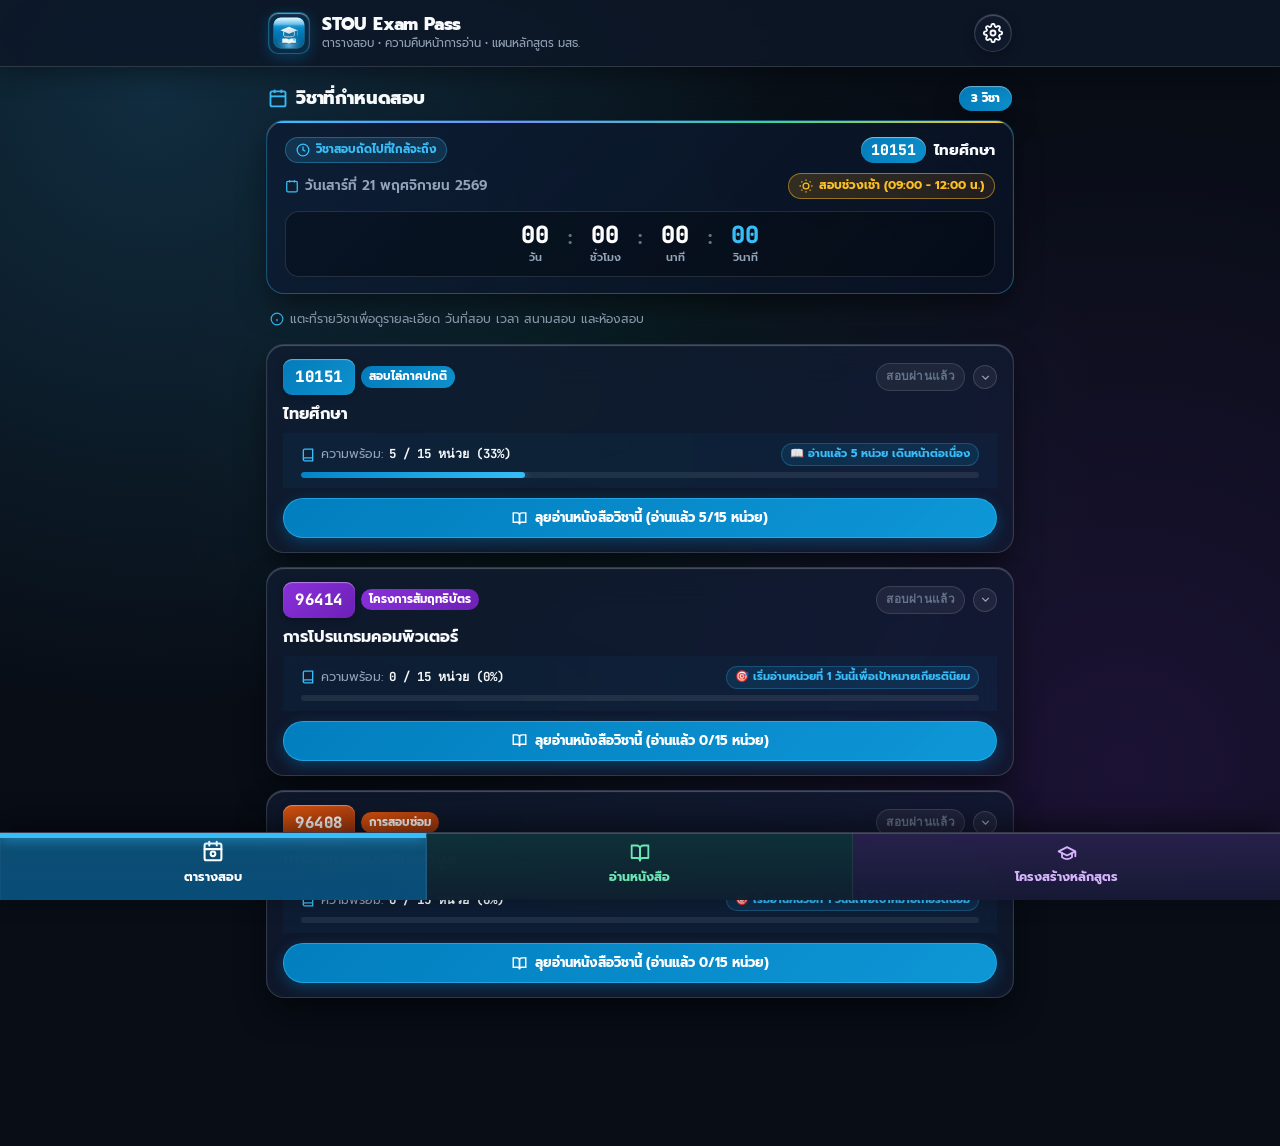
==== index.html @ 407b20d6 "Put the static PWA at the repository root for GitHub Pages. index.html was only under attachments/, " ====
<!DOCTYPE html>
<html lang="th" data-theme="aqua-dark">
<head>
  <meta charset="UTF-8">
  <meta name="viewport" content="width=device-width, initial-scale=1.0, maximum-scale=1.0, user-scalable=no, viewport-fit=cover">
  <title>STOU Exam Pass - Liquid &amp; Aero Glass Edition</title>
  <meta name="description" content="แอปพลิเคชันตารางสอบและโครงสร้างหลักสูตร มสธ. สไตล์ Liquid &amp; Aero Glass พร้อมระบบนับถอยหลัง ปรับเวลาสอบยืดหยุ่น และส่งออกรายงาน Excel หลาย Sheet ใช้งานออฟไลน์ PWA 100%">

  <!-- PWA Meta Tags -->
  <link rel="manifest" href="./manifest.json">
  <meta name="theme-color" content="#0284c7">
  <meta name="mobile-web-app-capable" content="yes">
  <meta name="apple-mobile-web-app-status-bar-style" content="black-translucent">
  <meta name="apple-mobile-web-app-title" content="STOU Exam">
  <link rel="apple-touch-icon" href="./icons/icon.svg">
  <link rel="icon" type="image/svg+xml" href="./icons/icon.svg">

  <!-- Liquid & Aero Stylesheet -->
  <link rel="stylesheet" href="./css/style.css">
</head>
<body>

  <!-- ═════════════════════════════════════════════════ -->
  <!-- Aero Glass Header Bar                             -->
  <!-- ═════════════════════════════════════════════════ -->
  <header class="aqua-header aero-header-bar">
    <div class="aqua-header-inner">
      <div class="aqua-brand">
        <div class="aero-brand-icon-wrap">
          <img src="./icons/icon.svg" alt="STOU Icon" class="aqua-brand-icon">
        </div>
        <div>
          <div class="aqua-brand-heading-row">
            <h1 class="aqua-brand-title">STOU Exam Pass</h1>
          </div>
          <p class="aqua-brand-subtitle">ตารางสอบ • ความคืบหน้าการอ่าน • แผนหลักสูตร มสธ.</p>
        </div>
      </div>

      <div class="aqua-header-controls">
        <!-- PWA Install Button (Aero Gel Style) -->
        <button type="button" class="aqua-btn-gel aqua-btn-install" id="btn-install-pwa" style="display:none;" title="ติดตั้งแอปบนมือถือ">
          <svg width="15" height="15" viewBox="0 0 24 24" fill="none" stroke="currentColor" stroke-width="2.5"><path d="M21 15v4a2 2 0 0 1-2 2H5a2 2 0 0 1-2-2v-4"></path><polyline points="7 10 12 15 17 10"></polyline><line x1="12" y1="15" x2="12" y2="3"></line></svg>
          <span>ติดตั้งแอป</span>
        </button>

        <!-- Settings & Data Hub Gear Button (แทนที่ปุ่ม theme เดิม) -->
        <button type="button" class="aqua-icon-gel-btn btn-settings-gear" id="btn-open-settings-hub" title="การตั้งค่าและจัดการข้อมูล (Settings &amp; Hub)" aria-label="การตั้งค่าและจัดการข้อมูล">
          <svg width="20" height="20" viewBox="0 0 24 24" fill="none" stroke="currentColor" stroke-width="2.2" stroke-linecap="round" stroke-linejoin="round">
            <circle cx="12" cy="12" r="3"></circle>
            <path d="M19.4 15a1.65 1.65 0 0 0 .33 1.82l.06.06a2 2 0 0 1 0 2.83 2 2 0 0 1-2.83 0l-.06-.06a1.65 1.65 0 0 0-1.82-.33 1.65 1.65 0 0 0-1 1.51V21a2 2 0 0 1-2 2 2 2 0 0 1-2-2v-.09A1.65 1.65 0 0 0 9 19.4a1.65 1.65 0 0 0-1.82.33l-.06.06a2 2 0 0 1-2.83 0 2 2 0 0 1 0-2.83l.06-.06a1.65 1.65 0 0 0 .33-1.82 1.65 1.65 0 0 0-1.51-1H3a2 2 0 0 1-2-2 2 2 0 0 1 2-2h.09A1.65 1.65 0 0 0 4.6 9a1.65 1.65 0 0 0-.33-1.82l-.06-.06a2 2 0 0 1 0-2.83 2 2 0 0 1 2.83 0l.06.06a1.65 1.65 0 0 0 1.82.33H9a1.65 1.65 0 0 0 1-1.51V3a2 2 0 0 1 2-2 2 2 0 0 1 2 2v.09a1.65 1.65 0 0 0 1 1.51 1.65 1.65 0 0 0 1.82-.33l.06-.06a2 2 0 0 1 2.83 0 2 2 0 0 1 0 2.83l-.06.06a1.65 1.65 0 0 0-.33 1.82V9a1.65 1.65 0 0 0 1.51 1H21a2 2 0 0 1 2 2 2 2 0 0 1-2 2h-.09a1.65 1.65 0 0 0-1.51 1z"></path>
          </svg>
        </button>
      </div>
    </div>
  </header>

  <!-- ═════════════════════════════════════════════════ -->
  <!-- Main Application Body                             -->
  <!-- ═════════════════════════════════════════════════ -->
  <main class="aqua-main-container">

    <!-- ═══════════════════════════════════════════════ -->
    <!-- TAB 1: ตารางสอบ (Exam Schedule - Click to Reveal Details) -->
    <!-- ═══════════════════════════════════════════════ -->
    <section id="pane-home" class="tab-pane active">

      <!-- Section Title Header -->
      <div class="aqua-section-bar">
        <div class="section-title-wrap">
          <svg class="section-title-icon" viewBox="0 0 24 24" fill="none" stroke="currentColor" stroke-width="2.2"><rect x="3" y="4" width="18" height="18" rx="2" ry="2"></rect><line x1="16" y1="2" x2="16" y2="6"></line><line x1="8" y1="2" x2="8" y2="6"></line><line x1="3" y1="10" x2="21" y2="10"></line></svg>
          <h2 class="aqua-section-title">วิชาที่กำหนดสอบ</h2>
        </div>
        <span class="aqua-count-gel-badge" id="exam-count-badge">0 วิชา</span>
      </div>

      <!-- Upcoming Exam Countdown Widget (Liquid Glass & Aero Ticker) -->
      <div id="upcoming-exam-countdown" class="upcoming-countdown-widget">
        <!-- Rendered dynamically by app.js with live seconds ticker -->
      </div>

      <!-- Quick Hint -->
      <p class="aqua-tab-hint">
        <svg width="14" height="14" viewBox="0 0 24 24" fill="none" stroke="currentColor" stroke-width="2"><circle cx="12" cy="12" r="10"></circle><line x1="12" y1="16" x2="12" y2="12"></line><line x1="12" y1="8" x2="12.01" y2="8"></line></svg>
        แตะที่รายวิชาเพื่อดูรายละเอียด วันที่สอบ เวลา สนามสอบ และห้องสอบ
      </p>

      <!-- Exam Cards List Container (Click to expand details) -->
      <div id="exam-list-container" class="aqua-exam-list">
        <!-- Rendered dynamically by app.js -->
      </div>
    </section>

    <!-- ═══════════════════════════════════════════════ -->
    <!-- TAB 2: อ่านหนังสือ (Reading & Chapter Progress Tracker) -->
    <!-- ═══════════════════════════════════════════════ -->
    <section id="pane-reading" class="tab-pane">

      <!-- Compact Aqua Reading Summary Box -->
      <div class="aqua-summary-card reading-summary-card">
        <div class="summary-card-header">
          <div class="summary-title-group">
            <span class="summary-badge-label">การเตรียมตัวสอบ มสธ.</span>
            <h3 class="summary-degree-title">ความคืบหน้าการอ่านหนังสือ</h3>
          </div>
          <div class="summary-header-actions">
            <div class="summary-total-pill reading-total-pill">
              <span class="summary-total-num" id="reading-stat-percent">0%</span>
              <span class="summary-total-text" id="reading-stat-fraction">(0/0 หน่วย)</span>
            </div>
          </div>
        </div>

        <!-- Aqua Glossy Progress Bar -->
        <div class="aqua-progress-track">
          <div class="aqua-progress-fill reading-progress-fill" id="reading-progress-fill"></div>
        </div>

        <!-- Compact Reading Stats Grid -->
        <div class="reading-stats-grid">
          <div class="reading-stat-item">
            <span class="reading-stat-label">วิชาในรายการ</span>
            <strong class="reading-stat-val" id="reading-stat-total-books">0 เล่ม</strong>
          </div>
          <div class="reading-stat-item">
            <span class="reading-stat-label">อ่านจบแล้ว</span>
            <strong class="reading-stat-val val-green" id="reading-stat-completed-units">0 หน่วย</strong>
            <span class="reading-stat-subdetail" id="reading-stat-completed-subs"></span>
          </div>
          <div class="reading-stat-item">
            <span class="reading-stat-label">ยังไม่ได้อ่าน</span>
            <strong class="reading-stat-val val-amber" id="reading-stat-remaining-units">0 หน่วย</strong>
            <span class="reading-stat-subdetail" id="reading-stat-remaining-subs"></span>
          </div>
        </div>
      </div>

      <!-- Quick Hint -->
      <p class="aqua-tab-hint">
        <svg width="14" height="14" viewBox="0 0 24 24" fill="none" stroke="currentColor" stroke-width="2"><circle cx="12" cy="12" r="10"></circle><line x1="12" y1="16" x2="12" y2="12"></line><line x1="12" y1="8" x2="12.01" y2="8"></line></svg>
        แตะที่ชื่อวิชาเพื่อเปิดดูหน่วย (1-15) • แตะวงกลมเพื่อบันทึกสถานะ: ยังไม่อ่าน → กำลังอ่าน → อ่านจบแล้ว
      </p>

      <!-- Reading Books List Container -->
      <div id="reading-container" class="aqua-reading-list">
        <!-- Rendered dynamically by app.js -->
      </div>
    </section>

    <!-- ═══════════════════════════════════════════════ -->
    <!-- TAB 3: โครงสร้างหลักสูตร (Locked 126 Credits)   -->
    <!-- ═══════════════════════════════════════════════ -->
    <section id="pane-curriculum" class="tab-pane">

      <!-- Compact Aqua Curriculum Summary Box (Properly Sized & Clean) -->
      <div class="aqua-summary-card">
        <div class="summary-card-header">
          <div class="summary-title-group">
            <span class="summary-badge-label">โครงสร้างหลักสูตร มสธ.</span>
            <h3 class="summary-degree-title">ความก้าวหน้าการศึกษา</h3>
          </div>
          <div class="summary-total-pill curriculum-total-pill" id="curriculum-credits-badge">
            <span class="summary-total-num" id="stat-total-passed-credits">0</span>
            <span class="summary-total-text">/ 126 หน่วยกิต</span>
          </div>
        </div>

        <!-- Aqua Glossy Progress Bar -->
        <div class="aqua-progress-track">
          <div class="aqua-progress-fill" id="curriculum-progress-fill"></div>
        </div>

        <!-- High-Clarity Colored Category Grid (Name on Top, Credits on Bottom) -->
        <div class="aqua-cat-grid">
          <div class="aqua-cat-item cat-item-gen" title="หมวดวิชาศึกษาทั่วไป (30 หน่วยกิต)">
            <div class="cat-item-top">
              <span class="cat-color-dot dot-gen"></span>
              <span class="cat-item-name">หมวดศึกษาทั่วไป</span>
            </div>
            <div class="cat-item-bottom">
              <strong class="cat-item-credits" id="cat-stat-gen">0 / 30 หน่วยกิต</strong>
              <div class="cat-mini-bar"><div class="cat-mini-fill fill-gen" id="cat-bar-gen"></div></div>
            </div>
          </div>
          <div class="aqua-cat-item cat-item-core" title="หมวดวิชาเฉพาะ กลุ่มวิชาบังคับ (78 หน่วยกิต)">
            <div class="cat-item-top">
              <span class="cat-color-dot dot-core"></span>
              <span class="cat-item-name">วิชาเฉพาะ (บังคับ)</span>
            </div>
            <div class="cat-item-bottom">
              <strong class="cat-item-credits" id="cat-stat-core">0 / 78 หน่วยกิต</strong>
              <div class="cat-mini-bar"><div class="cat-mini-fill fill-core" id="cat-bar-core"></div></div>
            </div>
          </div>
          <div class="aqua-cat-item cat-item-major-elec" title="หมวดวิชาเฉพาะ กลุ่มวิชาเลือก (12 หน่วยกิต)">
            <div class="cat-item-top">
              <span class="cat-color-dot dot-major-elec"></span>
              <span class="cat-item-name">วิชาเฉพาะ (เลือก)</span>
            </div>
            <div class="cat-item-bottom">
              <strong class="cat-item-credits" id="cat-stat-major-elec">0 / 12 หน่วยกิต</strong>
              <div class="cat-mini-bar"><div class="cat-mini-fill fill-major-elec" id="cat-bar-major-elec"></div></div>
            </div>
          </div>
          <div class="aqua-cat-item cat-item-free" title="หมวดวิชาเลือกเสรี (6 หน่วยกิต)">
            <div class="cat-item-top">
              <span class="cat-color-dot dot-free"></span>
              <span class="cat-item-name">วิชาเลือกเสรี</span>
            </div>
            <div class="cat-item-bottom">
              <strong class="cat-item-credits" id="cat-stat-free">0 / 6 หน่วยกิต</strong>
              <div class="cat-mini-bar"><div class="cat-mini-fill fill-free" id="cat-bar-free"></div></div>
            </div>
          </div>
        </div>
      </div>

      <!-- Search & Filters (Clean SVG Icons, No Emoji) -->
  <!-- Title & Description updated for Liquid Glass Multi-Color Edition -->
      <div class="aqua-controls-bar">
        <div class="aqua-search-wrap">
          <svg class="search-svg-icon" viewBox="0 0 24 24" fill="none" stroke="currentColor" stroke-width="2.2"><circle cx="11" cy="11" r="8"></circle><line x1="21" y1="21" x2="16.65" y2="16.65"></line></svg>
          <input type="text" id="curriculum-search" class="aqua-search-input" placeholder="ค้นหารหัสวิชา หรือชื่อวิชา..." aria-label="ค้นหารหัสวิชาหรือชื่อวิชา">
        </div>
        <div class="aqua-filter-buttons" id="curriculum-filters">
          <button type="button" class="aqua-filter-btn active" data-filter="all">ทั้งหมด</button>
          <button type="button" class="aqua-filter-btn filter-pill-scheduled" data-filter="scheduled">
            <svg width="13" height="13" viewBox="0 0 24 24" fill="none" stroke="currentColor" stroke-width="2.2"><rect x="3" y="4" width="18" height="18" rx="2" ry="2"></rect><line x1="16" y1="2" x2="16" y2="6"></line><line x1="8" y1="2" x2="8" y2="6"></line></svg>
            จะสอบทั้งหมด (<span id="count-scheduled">0</span>)
          </button>
          <button type="button" class="aqua-filter-btn filter-pill-passed" data-filter="passed">
            <svg width="13" height="13" viewBox="0 0 24 24" fill="none" stroke="currentColor" stroke-width="2.2"><path d="M22 11.08V12a10 10 0 1 1-5.93-9.14"></path><polyline points="22 4 12 14.01 9 11.01"></polyline></svg>
            ผ่านแล้ว (<span id="count-passed">0</span>)
          </button>
          <button type="button" class="aqua-filter-btn filter-pill-regular" data-filter="will_take">
            ภาคปกติ (<span id="count-will-take">0</span>)
          </button>
          <button type="button" class="aqua-filter-btn filter-pill-samrit" data-filter="will_take_samrit">
            สัมฤทธิบัตร (<span id="count-samrit">0</span>)
          </button>
          <button type="button" class="aqua-filter-btn filter-pill-summer" data-filter="will_take_summer">
            ภาคฤดูร้อน (<span id="count-summer">0</span>)
          </button>
          <button type="button" class="aqua-filter-btn filter-pill-retake" data-filter="will_take_retake">
            สอบซ่อม (<span id="count-retake">0</span>)
          </button>
          <button type="button" class="aqua-filter-btn filter-pill-failed" data-filter="failed">
            ไม่ผ่าน/รอซ่อม (<span id="count-failed">0</span>)
          </button>
          <button type="button" class="aqua-filter-btn filter-pill-transferred" data-filter="transferred">
            เทียบโอน (<span id="count-transferred">0</span>)
          </button>
          <button type="button" class="aqua-filter-btn" data-filter="not_taken">
            <svg width="13" height="13" viewBox="0 0 24 24" fill="none" stroke="currentColor" stroke-width="2.2"><circle cx="12" cy="12" r="10"></circle><polyline points="12 6 12 12 16 14"></polyline></svg>
            ยังไม่ลง (<span id="count-not-taken">0</span>)
          </button>
        </div>
      </div>

      <!-- Curriculum Course Groups Container -->
      <div id="curriculum-container" class="aqua-curriculum-groups">
        <!-- Rendered dynamically by app.js with SVG icons -->
      </div>
    </section>

  </main>

  <!-- ═════════════════════════════════════════════════ -->
  <!-- Apple Mac OS X Aqua Dock Navigation Bar (3 Halves/Thirds) -->
  <!-- ═════════════════════════════════════════════════ -->
  <nav class="aqua-bottom-dock" id="app-bottom-nav" aria-label="แถบเมนูหลัก">
    <button type="button" class="aqua-dock-item dock-exam active" data-target="pane-home" id="tab-btn-home">
      <!-- Modern exam icon: Calendar with clock badge -->
      <svg class="dock-svg" viewBox="0 0 24 24" fill="none" stroke="currentColor" stroke-width="2.2" stroke-linecap="round" stroke-linejoin="round">
        <rect x="3" y="4" width="18" height="18" rx="2" ry="2"></rect>
        <line x1="16" y1="2" x2="16" y2="6"></line>
        <line x1="8" y1="2" x2="8" y2="6"></line>
        <line x1="3" y1="10" x2="21" y2="10"></line>
        <circle cx="12" cy="15" r="2.5"></circle>
      </svg>
      <span>ตารางสอบ</span>
    </button>
    <button type="button" class="aqua-dock-item dock-reading" data-target="pane-reading" id="tab-btn-reading">
      <!-- Modern reading icon: Open Book with page lines & bookmark -->
      <svg class="dock-svg" viewBox="0 0 24 24" fill="none" stroke="currentColor" stroke-width="2.2" stroke-linecap="round" stroke-linejoin="round">
        <path d="M2 3h6a4 4 0 0 1 4 4v14a3 3 0 0 0-3-3H2z"></path>
        <path d="M22 3h-6a4 4 0 0 0-4 4v14a3 3 0 0 1 3-3h7z"></path>
      </svg>
      <span>อ่านหนังสือ</span>
    </button>
    <button type="button" class="aqua-dock-item dock-curriculum" data-target="pane-curriculum" id="tab-btn-curriculum">
      <!-- Modern curriculum icon: Academic graduation cap -->
      <svg class="dock-svg" viewBox="0 0 24 24" fill="none" stroke="currentColor" stroke-width="2.2" stroke-linecap="round" stroke-linejoin="round">
        <path d="M22 10v6M2 10l10-5 10 5-10 5z"></path>
        <path d="M6 12v5c3 3 9 3 12 0v-5"></path>
      </svg>
      <span>โครงสร้างหลักสูตร</span>
    </button>
  </nav>

  <!-- ═════════════════════════════════════════════════ -->
  <!-- MODAL: ตั้งค่าวันสอบและห้องสอบ (Liquid Glass Window Style) -->
  <!-- ═════════════════════════════════════════════════ -->
  <div class="aqua-modal-backdrop" id="exam-edit-modal" style="display:none;">
    <div class="aqua-modal-window">
      <!-- Aero Glass Window Titlebar -->
      <div class="aqua-window-titlebar aero-modal-header">
        <div class="aero-modal-title-wrap">
          <svg width="18" height="18" viewBox="0 0 24 24" fill="none" stroke="currentColor" stroke-width="2.2"><rect x="3" y="4" width="18" height="18" rx="2" ry="2"></rect><line x1="16" y1="2" x2="16" y2="6"></line><line x1="8" y1="2" x2="8" y2="6"></line><line x1="3" y1="10" x2="21" y2="10"></line></svg>
          <span class="aqua-window-title">กำหนดรายละเอียดการสอบ มสธ.</span>
        </div>
        <button type="button" class="aero-modal-close-btn" id="btn-close-exam-modal" aria-label="ปิดหน้าต่าง">
          <svg width="18" height="18" viewBox="0 0 24 24" fill="none" stroke="currentColor" stroke-width="2.3"><line x1="18" y1="6" x2="6" y2="18"></line><line x1="6" y1="6" x2="18" y2="18"></line></svg>
        </button>
      </div>

      <div class="aqua-modal-body">
        <form id="form-exam-setup" onsubmit="event.preventDefault();">
         <div class="aqua-modal-scroll">
          <div class="aqua-course-banner">
            <span class="banner-code-pill" id="modal-course-code">10151</span>
            <span class="banner-course-title" id="modal-course-name">ไทยศึกษา</span>
          </div>
          <div class="aqua-form-grid">
            <div class="aqua-field">
              <label class="aqua-label">ประเภทการสอบ มสธ.</label>
              <select class="aqua-select" id="inp-modal-type">
                <option value="regular">สอบไล่ประจำภาคปกติ</option>
                <option value="samrit">โครงการสัมฤทธิบัตร</option>
                <option value="summer">ภาคพิเศษ / ภาคฤดูร้อน</option>
                <option value="retake">การสอบซ่อม (Make-up)</option>
              </select>
            </div>

            <div class="aqua-field">
              <label class="aqua-label">รูปแบบการจัดสอบ</label>
              <select class="aqua-select" id="inp-modal-format" onchange="App.onExamFormatChange(this.value)">
                <option value="onsite">สอบ ณ สนามสอบ (On-site)</option>
                <option value="online">สอบออนไลน์ (Online Exam)</option>
              </select>
            </div>

            <div class="aqua-field">
              <label class="aqua-label">วันที่สอบ</label>
              <input type="date" class="aqua-input" id="inp-modal-date" required>
            </div>

            <div class="aqua-field">
              <label class="aqua-label">คาบเวลาสอบ (เลือกช่วงเวลา)</label>
              <select class="aqua-select" id="inp-modal-session-preset" onchange="App.onExamSessionPresetChange(this.value)">
                <option value="morning">คาบเช้าปกติ (09:00 - 12:00 น.)</option>
                <option value="afternoon">คาบบ่ายปกติ (13:30 - 16:30 น.)</option>
                <option value="custom">กำหนดเวลาสอบเอง (ยืดหยุ่น)</option>
              </select>
            </div>

            <!-- Flexible Time Input Controls -->
            <div class="aqua-field">
              <label class="aqua-label">เวลาเริ่มสอบ</label>
              <input type="time" class="aqua-input" id="inp-modal-time-start" value="09:00" onchange="App.onCustomTimeChange()">
            </div>

            <div class="aqua-field">
              <label class="aqua-label">เวลาสิ้นสุดการสอบ</label>
              <input type="time" class="aqua-input" id="inp-modal-time-end" value="12:00" onchange="App.onCustomTimeChange()">
            </div>

            <div class="aqua-field full-col">
              <div class="time-adjust-controls-wrap">
                <span class="time-adjust-hint">ปรับเปลี่ยนเวลายืดหยุ่น:</span>
                <div class="time-quick-btns">
                  <button type="button" class="btn-time-step" onclick="App.adjustExamTime('start', -60)">-1 ชม. (เริ่ม)</button>
                  <button type="button" class="btn-time-step" onclick="App.adjustExamTime('start', 60)">+1 ชม. (เริ่ม)</button>
                  <button type="button" class="btn-time-step" onclick="App.adjustExamTime('end', -60)">-1 ชม. (จบ)</button>
                  <button type="button" class="btn-time-step" onclick="App.adjustExamTime('end', 60)">+1 ชม. (จบ)</button>
                  <button type="button" class="btn-time-step" onclick="App.adjustExamTime('end', 30)">+30 นาที (จบ)</button>
                </div>
              </div>
              <div class="exam-duration-display" id="modal-duration-display">
                <svg width="14" height="14" viewBox="0 0 24 24" fill="none" stroke="currentColor" stroke-width="2"><circle cx="12" cy="12" r="10"></circle><polyline points="12 6 12 12 16 14"></polyline></svg>
                <span id="modal-duration-text">ระยะเวลาสอบ: 3 ชั่วโมง 0 นาที</span>
              </div>
            </div>

            <div class="aqua-field full-col" id="field-modal-venue">
              <label class="aqua-label">สนามสอบ / โรงเรียน</label>
              <input type="text" class="aqua-input" id="inp-modal-venue" placeholder="เช่น โรงเรียนเบญจมราชูทิศ">
            </div>

            <div class="aqua-field" id="field-modal-room">
              <label class="aqua-label">ห้องสอบ / อาคาร</label>
              <input type="text" class="aqua-input" id="inp-modal-room" placeholder="เช่น อาคาร 3 ห้อง 324">
            </div>

            <div class="aqua-field" id="field-modal-seat">
              <label class="aqua-label">เลขที่นั่งสอบ</label>
              <input type="text" class="aqua-input" id="inp-modal-seat" placeholder="เช่น 042">
            </div>

            <div class="aqua-field full-col" id="field-modal-row">
              <label class="aqua-label">แถวที่สอบ</label>
              <input type="text" class="aqua-input" id="inp-modal-row" placeholder="เช่น 4">
            </div>

            <div class="aqua-field full-col" id="field-modal-online-hint" style="display:none;">
              <div class="aqua-online-callout">
                <svg width="18" height="18" viewBox="0 0 24 24" fill="none" stroke="currentColor" stroke-width="2.2"><circle cx="12" cy="12" r="10"></circle><line x1="12" y1="16" x2="12" y2="12"></line><line x1="12" y1="8" x2="12.01" y2="8"></line></svg>
                <span>การสอบออนไลน์ของ มสธ. จะดำเนินการผ่านระบบออนไลน์ (Online Portal) ตามวันและเวลาที่กำหนด โดยไม่ต้องเดินทางไปยังสนามสอบ</span>
              </div>
            </div>
          </div>
         </div>

          <div class="aqua-modal-actions">
            <button type="button" class="aqua-btn-secondary" id="btn-cancel-modal">ยกเลิก</button>
            <button type="submit" class="aqua-btn-primary-gel" id="btn-save-modal">
              <svg width="15" height="15" viewBox="0 0 24 24" fill="none" stroke="currentColor" stroke-width="2.5"><path d="M19 21H5a2 2 0 0 1-2-2V5a2 2 0 0 1 2-2h11l5 5v11a2 2 0 0 1-2 2z"></path><polyline points="17 21 17 13 7 13 7 21"></polyline><polyline points="7 3 7 8 15 8"></polyline></svg>
              <span>บันทึกข้อมูลการสอบ</span>
            </button>
          </div>
        </form>
      </div>
    </div>
  </div>

  <!-- ═════════════════════════════════════════════════ -->
  <!-- MODAL: เพิ่มวิชา / หนังสือที่จะอ่าน (Reading Add Modal) -->
  <!-- ═════════════════════════════════════════════════ -->
  <div class="aqua-modal-backdrop" id="reading-add-modal" style="display:none;">
    <div class="aqua-modal-window">
      <!-- Titlebar -->
      <div class="aqua-window-titlebar aero-modal-header">
        <div class="aero-modal-title-wrap">
          <svg width="18" height="18" viewBox="0 0 24 24" fill="none" stroke="currentColor" stroke-width="2.2"><path d="M2 3h6a4 4 0 0 1 4 4v14a3 3 0 0 0-3-3H2z"></path><path d="M22 3h-6a4 4 0 0 0-4 4v14a3 3 0 0 1 3-3h7z"></path></svg>
          <span class="aqua-window-title">เพิ่มวิชา / เล่มหนังสือที่จะอ่าน</span>
        </div>
        <button type="button" class="aero-modal-close-btn" id="btn-close-reading-add-modal" aria-label="ปิดหน้าต่าง">
          <svg width="18" height="18" viewBox="0 0 24 24" fill="none" stroke="currentColor" stroke-width="2.3"><line x1="18" y1="6" x2="6" y2="18"></line><line x1="6" y1="6" x2="18" y2="18"></line></svg>
        </button>
      </div>

      <div class="aqua-modal-body">
        <form id="form-reading-add" onsubmit="event.preventDefault();">
          <div class="aqua-modal-scroll">
            <div class="aqua-form-grid">
              <div class="aqua-field full-col">
                <label class="aqua-label">เลือกจากวิชาในหลักสูตร หรือกรอกใหม่</label>
                <select class="aqua-select" id="inp-book-preset-course" onchange="App.onPresetCourseChange(this.value)">
                  <option value="">-- เลือกจากวิชาในหลักสูตร --</option>
                  <!-- Populated dynamically by app.js -->
                </select>
              </div>

              <div class="aqua-field">
                <label class="aqua-label">รหัสชุดวิชา (5 หลัก)</label>
                <input type="text" class="aqua-input" id="inp-book-course-code" placeholder="เช่น 10151" required maxlength="10">
              </div>

              <div class="aqua-field">
                <label class="aqua-label">จำนวนหน่วย/บท (มสธ. นิยม 15)</label>
                <input type="number" class="aqua-input" id="inp-book-total-units" value="15" min="1" max="30" required>
              </div>

              <div class="aqua-field full-col">
                <label class="aqua-label">ชื่อชุดวิชา</label>
                <input type="text" class="aqua-input" id="inp-book-course-name" placeholder="เช่น ไทยศึกษา" required>
              </div>

              <div class="aqua-field full-col">
                <label class="aqua-label">ชื่อหนังสือ / เอกสารการสอน (ระบุหรือไม่ก็ได้)</label>
                <input type="text" class="aqua-input" id="inp-book-title" placeholder="เช่น เอกสารการสอนชุดวิชาไทยศึกษา (หน่วยที่ 1-15)">
              </div>
            </div>
          </div>

          <div class="aqua-modal-actions">
            <button type="button" class="aqua-btn-secondary" id="btn-cancel-reading-add">ยกเลิก</button>
            <button type="submit" class="aqua-btn-primary-gel" id="btn-save-new-book">
              <svg width="15" height="15" viewBox="0 0 24 24" fill="none" stroke="currentColor" stroke-width="2.5"><line x1="12" y1="5" x2="12" y2="19"></line><line x1="5" y1="12" x2="19" y2="12"></line></svg>
              <span>เพิ่มหนังสืออ่าน</span>
            </button>
          </div>
        </form>
      </div>
    </div>
  </div>

  <!-- ═════════════════════════════════════════════════ -->
  <!-- MODAL: เพิ่มตอนย่อยในหน่วย (Sub-Unit Add Modal)     -->
  <!-- ═════════════════════════════════════════════════ -->
  <div class="aqua-modal-backdrop" id="subunit-add-modal" style="display:none;">
    <div class="aqua-modal-window modal-window-sm">
      <div class="aqua-window-titlebar aero-modal-header">
        <div class="aero-modal-title-wrap">
          <svg width="18" height="18" viewBox="0 0 24 24" fill="none" stroke="currentColor" stroke-width="2.2"><path d="M12 5v14M5 12h14"></path></svg>
          <span class="aqua-window-title" id="modal-subunit-heading">เพิ่มตอนย่อย / หัวข้อย่อย</span>
        </div>
        <button type="button" class="aero-modal-close-btn" id="btn-close-subunit-modal" aria-label="ปิดหน้าต่าง">
          <svg width="18" height="18" viewBox="0 0 24 24" fill="none" stroke="currentColor" stroke-width="2.3"><line x1="18" y1="6" x2="6" y2="18"></line><line x1="6" y1="6" x2="18" y2="18"></line></svg>
        </button>
      </div>

      <div class="aqua-modal-body">
        <form id="form-subunit-add" onsubmit="event.preventDefault();">
          <div class="aqua-modal-scroll">
            <div class="aqua-course-banner mb-14">
              <span class="banner-code-pill" id="modal-subunit-course-code">10151</span>
              <span class="banner-course-title" id="modal-subunit-unit-title">หน่วยที่ 1</span>
            </div>

            <div class="aqua-form-grid grid-cols-1">
              <div class="aqua-field">
                <label class="aqua-label">ลำดับตอนย่อย (เช่น 1.4 หรือ 1.5)</label>
                <input type="text" class="aqua-input" id="inp-subunit-id" placeholder="เช่น 1.4" required>
              </div>

              <div class="aqua-field">
                <label class="aqua-label">ชื่อตอนย่อย / หัวข้อเนื้อหา</label>
                <input type="text" class="aqua-input" id="inp-subunit-title" placeholder="เช่น ตอนที่ 1.4: สรุปสาระสำคัญและแบบฝึกปฏิบัติ" required>
              </div>
            </div>
          </div>

          <div class="aqua-modal-actions">
            <button type="button" class="aqua-btn-secondary" id="btn-cancel-subunit-modal">ยกเลิก</button>
            <button type="submit" class="aqua-btn-primary-gel" id="btn-save-subunit-modal">
              <svg width="15" height="15" viewBox="0 0 24 24" fill="none" stroke="currentColor" stroke-width="2.5"><line x1="12" y1="5" x2="12" y2="19"></line><line x1="5" y1="12" x2="19" y2="12"></line></svg>
              <span>เพิ่มตอนย่อย</span>
            </button>
          </div>
        </form>
      </div>
    </div>
  </div>

  <!-- ═════════════════════════════════════════════════ -->
  <!-- MODAL: เพิ่มเรื่องในตอนย่อย (Topic Add Modal)       -->
  <!-- ═════════════════════════════════════════════════ -->
  <div class="aqua-modal-backdrop" id="topic-add-modal" style="display:none;">
    <div class="aqua-modal-window modal-window-sm">
      <div class="aqua-window-titlebar aero-modal-header">
        <div class="aero-modal-title-wrap">
          <svg width="18" height="18" viewBox="0 0 24 24" fill="none" stroke="currentColor" stroke-width="2.2"><path d="M12 5v14M5 12h14"></path></svg>
          <span class="aqua-window-title" id="modal-topic-heading">เพิ่มเรื่องในตอนย่อย</span>
        </div>
        <button type="button" class="aero-modal-close-btn" id="btn-close-topic-modal" aria-label="ปิดหน้าต่าง">
          <svg width="18" height="18" viewBox="0 0 24 24" fill="none" stroke="currentColor" stroke-width="2.3"><line x1="18" y1="6" x2="6" y2="18"></line><line x1="6" y1="6" x2="18" y2="18"></line></svg>
        </button>
      </div>

      <div class="aqua-modal-body">
        <form id="form-topic-add" onsubmit="event.preventDefault();">
          <div class="aqua-modal-scroll">
            <div class="aqua-course-banner mb-14">
              <span class="banner-code-pill" id="modal-topic-course-code">10151</span>
              <span class="banner-course-title" id="modal-topic-subunit-title">ตอนที่ 1.1</span>
            </div>

            <div class="aqua-form-grid grid-cols-1">
              <div class="aqua-field">
                <label class="aqua-label">ลำดับเรื่อง (เช่น 1.1.1 หรือ 1.1.2)</label>
                <input type="text" class="aqua-input" id="inp-topic-id" placeholder="เช่น 1.1.1" required>
              </div>

              <div class="aqua-field">
                <label class="aqua-label">ชื่อเรื่อง / ประเด็นเนื้อหา</label>
                <input type="text" class="aqua-input" id="inp-topic-title" placeholder="เช่น เรื่องที่ 1.1.1: ความหมายและที่มา" required>
              </div>
            </div>
          </div>

          <div class="aqua-modal-actions">
            <button type="button" class="aqua-btn-secondary" id="btn-cancel-topic-modal">ยกเลิก</button>
            <button type="submit" class="aqua-btn-primary-gel" id="btn-save-topic-modal">
              <svg width="15" height="15" viewBox="0 0 24 24" fill="none" stroke="currentColor" stroke-width="2.5"><line x1="12" y1="5" x2="12" y2="19"></line><line x1="5" y1="12" x2="19" y2="12"></line></svg>
              <span>เพิ่มเรื่อง</span>
            </button>
          </div>
        </form>
      </div>
    </div>
  </div>

  <!-- ═════════════════════════════════════════════════ -->
  <!-- MODAL: การตั้งค่าและจัดการข้อมูล (Settings & Data Hub) -->
  <!-- ═════════════════════════════════════════════════ -->
  <div class="aqua-modal-backdrop" id="sync-backup-modal" style="display:none;">
    <div class="aqua-modal-window modal-window-md">
      <div class="aqua-window-titlebar aero-modal-header">
        <div class="aero-modal-title-wrap">
          <svg width="19" height="19" viewBox="0 0 24 24" fill="none" stroke="currentColor" stroke-width="2.2" stroke-linecap="round" stroke-linejoin="round">
            <circle cx="12" cy="12" r="3"></circle>
            <path d="M19.4 15a1.65 1.65 0 0 0 .33 1.82l.06.06a2 2 0 0 1 0 2.83 2 2 0 0 1-2.83 0l-.06-.06a1.65 1.65 0 0 0-1.82-.33 1.65 1.65 0 0 0-1 1.51V21a2 2 0 0 1-2 2 2 2 0 0 1-2-2v-.09A1.65 1.65 0 0 0 9 19.4a1.65 1.65 0 0 0-1.82.33l-.06.06a2 2 0 0 1-2.83 0 2 2 0 0 1 0-2.83l.06-.06a1.65 1.65 0 0 0 .33-1.82 1.65 1.65 0 0 0-1.51-1H3a2 2 0 0 1-2-2 2 2 0 0 1 2-2h.09A1.65 1.65 0 0 0 4.6 9a1.65 1.65 0 0 0-.33-1.82l-.06-.06a2 2 0 0 1 0-2.83 2 2 0 0 1 2.83 0l.06.06a1.65 1.65 0 0 0 1.82.33H9a1.65 1.65 0 0 0 1-1.51V3a2 2 0 0 1 2-2 2 2 0 0 1 2 2v.09a1.65 1.65 0 0 0 1 1.51 1.65 1.65 0 0 0 1.82-.33l.06-.06a2 2 0 0 1 2.83 0 2 2 0 0 1 0 2.83l-.06.06a1.65 1.65 0 0 0-.33 1.82V9a1.65 1.65 0 0 0 1.51 1H21a2 2 0 0 1 2 2 2 2 0 0 1-2 2h-.09a1.65 1.65 0 0 0-1.51 1z"></path>
          </svg>
          <span class="aqua-window-title">การตั้งค่าและจัดการข้อมูล</span>
        </div>
        <button type="button" class="aero-modal-close-btn" id="btn-close-sync-modal" aria-label="ปิดหน้าต่าง">
          <svg width="18" height="18" viewBox="0 0 24 24" fill="none" stroke="currentColor" stroke-width="2.3"><line x1="18" y1="6" x2="6" y2="18"></line><line x1="6" y1="6" x2="18" y2="18"></line></svg>
        </button>
      </div>

      <div class="aqua-modal-body">
        <div class="aqua-modal-scroll">
          <!-- Section 1: ธีมการแสดงผล (Theme & Mode Toggle) -->
          <div class="sync-section-block">
            <div class="settings-theme-row">
              <div class="settings-theme-info">
                <h4 class="sync-section-title mb-2">
                  <span id="theme-status-icon">
                    <svg width="16" height="16" viewBox="0 0 24 24" fill="none" stroke="currentColor" stroke-width="2.2"><path d="M21 12.79A9 9 0 1 1 11.21 3 7 7 0 0 0 21 12.79z"></path></svg>
                  </span>
                  <span>ธีมการแสดงผล</span>
                </h4>
                <p class="sync-section-desc m-0" id="current-theme-desc">โหมดมืด (Dark Aero Glass)</p>
              </div>
              <button type="button" class="aqua-btn-gel btn-theme-toggle" id="btn-toggle-theme">
                <span id="theme-icon-container">
                  <svg width="16" height="16" viewBox="0 0 24 24" fill="none" stroke="currentColor" stroke-width="2.2"><circle cx="12" cy="12" r="5"></circle><line x1="12" y1="1" x2="12" y2="3"></line><line x1="12" y1="21" x2="12" y2="23"></line><line x1="4.22" y1="4.22" x2="5.64" y2="5.64"></line><line x1="18.36" y1="18.36" x2="19.78" y2="19.78"></line><line x1="1" y1="12" x2="3" y2="12"></line><line x1="21" y1="12" x2="23" y2="12"></line><line x1="4.22" y1="19.78" x2="5.64" y2="18.36"></line><line x1="18.36" y1="5.64" x2="19.78" y2="4.22"></line></svg>
                </span>
                <span id="theme-text-label">สลับเป็นโหมดสว่าง</span>
              </button>
            </div>
          </div>

          <!-- Sync / Storage Status Card -->
          <div class="sync-status-card">
            <div class="sync-status-icon-wrap">
              <svg width="20" height="20" viewBox="0 0 24 24" fill="none" stroke="currentColor" stroke-width="2.2"><path d="M12 22s8-4 8-10V5l-8-3-8 3v7c0 6 8 10 8 10z"></path></svg>
            </div>
            <div class="sync-status-info">
              <div class="sync-status-heading">บันทึกอัตโนมัติบนอุปกรณ์นี้แล้ว</div>
              <div class="sync-status-sub" id="sync-status-summary">ข้อมูลปลอดภัย พร้อมใช้งานออฟไลน์ 100%</div>
            </div>
          </div>

          <!-- Section 2: ส่งออกข้อมูลและรายงาน (Export) -->
          <div class="sync-section-block">
            <h4 class="sync-section-title">
              <svg width="16" height="16" viewBox="0 0 24 24" fill="none" stroke="currentColor" stroke-width="2.2"><path d="M21 15v4a2 2 0 0 1-2 2H5a2 2 0 0 1-2-2v-4"></path><polyline points="7 10 12 15 17 10"></polyline><line x1="12" y1="15" x2="12" y2="3"></line></svg>
              <span>ส่งออกรายงานและสำรองข้อมูล (Export)</span>
            </h4>
            <p class="sync-section-desc">บันทึกข้อมูลออกเป็นรายงาน Excel หรือไฟล์สำรอง .json เพื่อดูข้อมูลเชิงลึกหรือย้ายเครื่อง</p>
            <div class="flex-col-gap-8">
              <button type="button" class="aqua-btn-gel btn-sync-excel-custom" id="btn-sync-export-excel">
                <svg width="16" height="16" viewBox="0 0 24 24" fill="none" stroke="currentColor" stroke-width="2.3"><path d="M14 2H6a2 2 0 0 0-2 2v16a2 2 0 0 0 2 2h12a2 2 0 0 0 2-2V8z"></path><polyline points="14 2 14 8 20 8"></polyline><path d="M9 13l5 6"></path><path d="M14 13l-5 6"></path></svg>
                <span>ส่งออกรายงาน Excel (5 แผ่นงานครบทุกมิติ)</span>
              </button>
              <button type="button" class="aqua-btn-gel btn-full-center" id="btn-sync-export-json">
                <svg width="15" height="15" viewBox="0 0 24 24" fill="none" stroke="currentColor" stroke-width="2.3"><path d="M21 15v4a2 2 0 0 1-2 2H5a2 2 0 0 1-2-2v-4"></path><polyline points="7 10 12 15 17 10"></polyline><line x1="12" y1="15" x2="12" y2="3"></line></svg>
                <span>ดาวน์โหลดไฟล์สำรอง .json</span>
              </button>
            </div>
          </div>

          <!-- Section 3: อัปโหลดและนำเข้าข้อมูล (Import) -->
          <div class="sync-section-block">
            <h4 class="sync-section-title">
              <svg width="16" height="16" viewBox="0 0 24 24" fill="none" stroke="currentColor" stroke-width="2.2"><path d="M21 15v4a2 2 0 0 1-2 2H5a2 2 0 0 1-2-2v-4"></path><polyline points="17 8 12 3 7 8"></polyline><line x1="12" y1="3" x2="12" y2="15"></line></svg>
              <span>นำเข้าและซิงค์ข้อมูล (Import .json)</span>
            </h4>
            <p class="sync-section-desc">เลือกไฟล์ .json ที่มีอยู่ เพื่อดึงข้อมูลเดิมกลับมา หรือซิงค์ข้อมูลมาจากอุปกรณ์อื่น</p>

            <div class="sync-mode-selector">
              <label class="sync-mode-radio">
                <input type="radio" name="sync-import-mode" value="merge" id="sync-mode-merge" checked>
                <span class="sync-mode-box">
                  <span class="sync-mode-box-title">รวมข้อมูลเดิม (Merge)</span>
                  <span class="sync-mode-box-sub">อัปเดตวิชาที่มีอยู่และเพิ่มวิชาใหม่ โดยไม่ลบวิชาเดิม</span>
                </span>
              </label>

              <label class="sync-mode-radio">
                <input type="radio" name="sync-import-mode" value="replace" id="sync-mode-replace">
                <span class="sync-mode-box sync-mode-box-accent">
                  <span class="sync-mode-box-title">แทนที่หลักสูตรสาขาใหม่ (Switch Major)</span>
                  <span class="sync-mode-box-sub">ล้างวิชาสาขาเดิมทั้งหมด แล้วใส่รายวิชาสาขาใหม่ตามไฟล์นี้ทันที</span>
                </span>
              </label>
            </div>

            <div class="mt-10">
              <input type="file" id="inp-sync-import-file" accept=".json,application/json" style="display:none;">
              <button type="button" class="aqua-btn-primary-gel btn-full-center" id="btn-sync-trigger-import">
                <svg width="15" height="15" viewBox="0 0 24 24" fill="none" stroke="currentColor" stroke-width="2.3"><path d="M21 15v4a2 2 0 0 1-2 2H5a2 2 0 0 1-2-2v-4"></path><polyline points="17 8 12 3 7 8"></polyline><line x1="12" y1="3" x2="12" y2="15"></line></svg>
                <span>เลือกไฟล์ .json เพื่ออัปโหลด</span>
              </button>
            </div>
          </div>

          <!-- Section 4: การจัดการและรีเซ็ตข้อมูล (Data Reset) -->
          <div class="sync-section-block sync-danger-block">
            <h4 class="sync-section-title text-danger">
              <svg width="16" height="16" viewBox="0 0 24 24" fill="none" stroke="currentColor" stroke-width="2.2"><path d="M3 6h18M19 6v14a2 2 0 0 1-2 2H7a2 2 0 0 1-2-2V6m3 0V4a2 2 0 0 1 2-2h4a2 2 0 0 1 2 2v2"></path></svg>
              <span>การจัดการและรีเซ็ตข้อมูล (Data Reset)</span>
            </h4>
            <div class="flex-col-gap-8">
              <div>
                <p class="sync-section-desc mb-6">ต้องการเริ่มอ่านหนังสือใหม่ทั้งหมดหรือไม่? ล้างสถานะการอ่านทุกหน่วยให้เป็นยังไม่อ่าน</p>
                <button type="button" class="aqua-btn-danger-outline btn-full-center" id="btn-sync-reset-reading">
                  <svg width="14" height="14" viewBox="0 0 24 24" fill="none" stroke="currentColor" stroke-width="2.2"><path d="M3 12a9 9 0 1 0 9-9 9.75 9.75 0 0 0-6.74 2.74L3 8"></path><polyline points="3 3 3 8 8 8"></polyline></svg>
                  <span>รีเซ็ตความคืบหน้าการอ่านทั้งหมด</span>
                </button>
              </div>
              <div class="sync-danger-divider">
                <p class="sync-section-desc mb-6">ต้องการเปลี่ยนสาขาวิชาหรือไม่? สามารถกดล้างรายวิชาในหลักสูตรเดิมทั้งหมดให้เป็น 0 เพื่อเตรียมเพิ่มหรือนำเข้ารายวิชาของสาขาใหม่</p>
                <button type="button" class="aqua-btn-danger-outline btn-full-center" id="btn-sync-reset-curriculum">
                  <svg width="14" height="14" viewBox="0 0 24 24" fill="none" stroke="currentColor" stroke-width="2.2"><polyline points="3 6 5 6 21 6"></polyline><path d="M19 6v14a2 2 0 0 1-2 2H7a2 2 0 0 1-2-2V6m3 0V4a2 2 0 0 1 2-2h4a2 2 0 0 1 2 2v2"></path></svg>
                  <span>ล้างรายวิชาในหลักสูตรทั้งหมด</span>
                </button>
              </div>
            </div>
          </div>

        </div>

        <div class="aqua-modal-actions mt-10">
          <button type="button" class="aqua-btn-secondary btn-full-center" id="btn-cancel-sync-modal">ปิดหน้าต่าง</button>
        </div>
      </div>
    </div>
  </div>

  <!-- Floating Toast Notification System -->
  <div class="toast-container" id="toast-container" aria-live="polite"></div>

  <!-- Scripts -->
  <script src="./js/app.js"></script>
</body>
</html>
---- css/style.css ----
/* ═══════════════════════════════════════════════════════════════════
   STOU Exam Pass - Liquid & Aero Glass Design System (v6)
   Theme: High-Refraction Translucent Aero Glass + Vibrant Liquid Gem Accents
   Zero Emojis • 100% Pure SVG Icons • Razor-Sharp Typography • No Muddy Shadows
   ═══════════════════════════════════════════════════════════════════ */

@import url('https://fonts.googleapis.com/css2?family=Prompt:wght@300;400;500;600;700;800&family=JetBrains+Mono:wght@500;700;800&display=swap');

:root {
  /* Liquid & Aero Signature Chromas */
  --aqua-primary: #0284c7;
  --aqua-primary-hover: #0369a1;
  --aqua-cyan: #38bdf8;
  --aqua-deep: #0c4a6e;
  --aqua-glow: rgba(56, 189, 248, 0.45);

  --aqua-gold: #f59e0b;
  --aqua-gold-glow: rgba(245, 158, 11, 0.4);

  /* Aero Dark Glass Theme (Default) */
  --bg-app: #080d16;
  --bg-surface: rgba(15, 23, 42, 0.85);
  --bg-card: rgba(18, 28, 48, 0.78);
  --bg-card-hover: rgba(26, 40, 68, 0.9);
  --bg-input: rgba(12, 20, 36, 0.88);

  --border-glass: rgba(255, 255, 255, 0.14);
  --border-glass-bright: rgba(255, 255, 255, 0.32);
  --border-aqua: rgba(56, 189, 248, 0.45);

  --text-main: #f8fafc;
  --text-muted: #94a3b8;
  --text-dim: #64748b;
  --text-aqua: #38bdf8;

  /* Liquid Glass Multi-Color Gradients (Clean Translucent Gloss, Zero Muddy Shadows) */
  --gel-aqua: linear-gradient(135deg, rgba(2, 132, 199, 0.92) 0%, rgba(14, 165, 233, 0.85) 100%);
  --gel-green: linear-gradient(135deg, rgba(16, 185, 129, 0.92) 0%, rgba(5, 150, 105, 0.85) 100%);
  --gel-red: linear-gradient(135deg, rgba(220, 38, 38, 0.92) 0%, rgba(185, 28, 28, 0.85) 100%);
  --gel-orange: linear-gradient(135deg, rgba(234, 88, 12, 0.92) 0%, rgba(194, 65, 12, 0.85) 100%);
  --gel-amber: linear-gradient(135deg, rgba(217, 119, 6, 0.92) 0%, rgba(180, 83, 9, 0.85) 100%);
  --gel-purple: linear-gradient(135deg, rgba(147, 51, 234, 0.92) 0%, rgba(126, 34, 206, 0.85) 100%);
  --gel-teal: linear-gradient(135deg, rgba(13, 148, 136, 0.92) 0%, rgba(15, 118, 110, 0.85) 100%);
  --gel-gray: linear-gradient(135deg, rgba(51, 65, 85, 0.88) 0%, rgba(71, 85, 105, 0.8) 100%);

  /* High Refraction Aero Shadows & Specular Highlights */
  --aero-shadow: 
    inset 0 1px 1px rgba(255, 255, 255, 0.45),
    0 12px 28px -4px rgba(0, 0, 0, 0.5);

  --aero-card-shadow: 
    inset 0 1px 1px rgba(255, 255, 255, 0.25),
    0 16px 32px -6px rgba(0, 0, 0, 0.6);

  --radius-xl: 24px;
  --radius-lg: 18px;
  --radius-md: 14px;
  --radius-sm: 10px;
  --radius-pill: 9999px;

  --transition: all 0.22s cubic-bezier(0.16, 1, 0.3, 1);
}

[data-theme="aqua-light"] {
  --bg-app: #eef4fb;
  --bg-surface: rgba(255, 255, 255, 0.92);
  --bg-card: rgba(255, 255, 255, 0.88);
  --bg-card-hover: #ffffff;
  --bg-input: #ffffff;

  --border-glass: rgba(0, 0, 0, 0.08);
  --border-glass-bright: rgba(255, 255, 255, 0.95);
  --border-aqua: rgba(2, 132, 199, 0.35);

  --text-main: #0f172a;
  --text-muted: #475569;
  --text-dim: #94a3b8;
  --text-aqua: #0284c7;

  --aero-card-shadow: 
    inset 0 1px 1px rgba(255, 255, 255, 0.9),
    0 12px 28px -4px rgba(2, 132, 199, 0.12);
}

/* ═══════════════════════════════════
   Base Reset & Clean Contrast Typography
   ═══════════════════════════════════ */
* {
  box-sizing: border-box;
  margin: 0;
  padding: 0;
  -webkit-tap-highlight-color: transparent;
}

body {
  font-family: 'Prompt', -apple-system, sans-serif;
  font-size: 15px;
  background-color: var(--bg-app);
  color: var(--text-main);
  min-height: 100vh;
  line-height: 1.5;
  overflow-x: hidden;
  position: relative;
  /* Fluid Atmospheric Aero Glass Glow (No Pinstripes) */
  background-image: 
    radial-gradient(circle at 12% 10%, rgba(56, 189, 248, 0.18) 0%, transparent 45%),
    radial-gradient(circle at 88% 85%, rgba(147, 51, 234, 0.14) 0%, transparent 48%),
    radial-gradient(circle at 50% 50%, rgba(16, 185, 129, 0.08) 0%, transparent 60%);
  background-attachment: fixed;
  padding-bottom: calc(112px + env(safe-area-inset-bottom, 0px));
  -webkit-font-smoothing: antialiased;
  -moz-osx-font-smoothing: grayscale;
}

body.modal-open {
  overflow: hidden !important;
}

/* Ensure ALL texts are razor sharp without muddy black outlines */
*, button, select, input, .course-name-text, .aero-dropdown-trigger, .aqua-status-select {
  text-shadow: none !important;
}

/* ═══════════════════════════════════
   Aero Glass Header Bar
   ═══════════════════════════════════ */
.aqua-header {
  position: sticky;
  top: 0;
  z-index: 100;
  background: rgba(14, 23, 38, 0.88);
  backdrop-filter: blur(24px) saturate(190%);
  -webkit-backdrop-filter: blur(24px) saturate(190%);
  border-bottom: 1px solid var(--border-glass);
  box-shadow: 0 6px 24px rgba(0, 0, 0, 0.35);
}

[data-theme="aqua-light"] .aqua-header {
  background: rgba(255, 255, 255, 0.9);
  border-bottom: 1px solid rgba(0, 0, 0, 0.08);
  box-shadow: 0 4px 20px rgba(0, 0, 0, 0.05);
}

.aqua-header-inner {
  max-width: 780px;
  margin: 0 auto;
  padding: 12px 18px;
  display: flex;
  justify-content: space-between;
  align-items: center;
}

.aqua-brand {
  display: flex;
  align-items: center;
  gap: 12px;
}

.aero-brand-icon-wrap {
  display: flex;
  align-items: center;
  justify-content: center;
  border-radius: var(--radius-sm);
  background: rgba(2, 132, 199, 0.18);
  border: 1px solid rgba(56, 189, 248, 0.35);
  box-shadow: inset 0 1px 1px rgba(255, 255, 255, 0.5), 0 4px 14px rgba(2, 132, 199, 0.3);
  padding: 2px;
}

.aqua-brand-icon {
  width: 36px;
  height: 36px;
  border-radius: var(--radius-sm);
  display: block;
}

.aqua-brand-title {
  font-size: 1.08rem;
  font-weight: 800;
  color: var(--text-main);
  letter-spacing: -0.2px;
  line-height: 1.2;
}

.aqua-brand-heading-row {
  display: flex;
  align-items: center;
  gap: 8px;
}

.aqua-circle-sync-btn {
  width: 26px;
  height: 26px;
  border-radius: 50%;
  background: rgba(14, 165, 233, 0.16);
  border: 1px solid rgba(56, 189, 248, 0.45);
  color: #38bdf8;
  display: inline-flex;
  align-items: center;
  justify-content: center;
  cursor: pointer;
  padding: 0;
  transition: all 0.22s cubic-bezier(0.16, 1, 0.3, 1);
  box-shadow: 0 2px 8px rgba(14, 165, 233, 0.25), inset 0 1px 0 rgba(255, 255, 255, 0.3);
  flex-shrink: 0;
}

.aqua-circle-sync-btn:hover {
  background: rgba(14, 165, 233, 0.32);
  border-color: #38bdf8;
  color: #ffffff;
  transform: rotate(60deg) scale(1.1);
  box-shadow: 0 0 14px rgba(56, 189, 248, 0.55);
}

.aqua-circle-sync-btn:active {
  transform: rotate(180deg) scale(0.95);
}

.btn-settings-gear {
  color: var(--text-main);
  transition: all 0.25s cubic-bezier(0.16, 1, 0.3, 1);
}

.btn-settings-gear:hover {
  transform: rotate(45deg) scale(1.08);
  color: #38bdf8;
}

.btn-settings-gear:active {
  transform: rotate(90deg) scale(0.95);
}

[data-theme="aqua-light"] .btn-settings-gear {
  color: var(--text-main);
}

[data-theme="aqua-light"] .btn-settings-gear:hover {
  color: #0284c7;
}

.settings-theme-row {
  display: flex;
  align-items: center;
  justify-content: space-between;
  gap: 12px;
}

.settings-theme-info {
  display: flex;
  flex-direction: column;
}

/* ═══════════════════════════════════
   Sync & Backup Hub Modal Components
   ═══════════════════════════════════ */
.sync-status-card {
  display: flex;
  align-items: center;
  gap: 12px;
  padding: 12px 14px;
  border-radius: var(--radius-md);
  background: linear-gradient(135deg, rgba(16, 185, 129, 0.12), rgba(6, 78, 59, 0.15));
  border: 1px solid rgba(52, 211, 153, 0.35);
  margin-bottom: 12px;
}

[data-theme="aqua-light"] .sync-status-card {
  background: #ecfdf5;
  border-color: #a7f3d0;
}

.sync-status-icon-wrap {
  width: 36px;
  height: 36px;
  border-radius: 50%;
  background: rgba(16, 185, 129, 0.2);
  border: 1.5px solid rgba(52, 211, 153, 0.5);
  color: #34d399;
  display: flex;
  align-items: center;
  justify-content: center;
  flex-shrink: 0;
}

[data-theme="aqua-light"] .sync-status-icon-wrap {
  background: #10b981;
  border-color: #059669;
  color: #ffffff;
}

.sync-status-heading {
  font-size: 0.84rem;
  font-weight: 700;
  color: var(--text-main);
}

[data-theme="aqua-light"] .sync-status-heading {
  color: #064e3b;
}

.sync-status-sub {
  font-size: 0.72rem;
  color: var(--text-muted);
  margin-top: 1px;
}

[data-theme="aqua-light"] .sync-status-sub {
  color: #047857;
}

.sync-section-block {
  padding: 12px 14px;
  border-radius: var(--radius-md);
  background: rgba(255, 255, 255, 0.04);
  border: 1px solid rgba(255, 255, 255, 0.08);
  margin-bottom: 11px;
}

[data-theme="aqua-light"] .sync-section-block {
  background: #ffffff;
  border-color: #e2e8f0;
  box-shadow: 0 1px 3px rgba(0, 0, 0, 0.04);
}

.sync-section-title {
  display: flex;
  align-items: center;
  gap: 8px;
  font-size: 0.84rem;
  font-weight: 700;
  color: var(--text-main);
  margin: 0 0 6px 0;
}

.sync-section-title.text-danger {
  color: #f87171;
}

[data-theme="aqua-light"] .sync-section-title.text-danger {
  color: #dc2626;
}

.sync-section-desc {
  font-size: 0.74rem;
  color: var(--text-muted);
  line-height: 1.45;
  margin: 0 0 10px 0;
}

[data-theme="aqua-light"] .sync-section-desc {
  color: #475569;
}

.sync-mode-selector {
  display: flex;
  flex-direction: column;
  gap: 8px;
  margin: 8px 0;
}

.sync-mode-radio {
  display: flex;
  align-items: flex-start;
  gap: 10px;
  cursor: pointer;
}

.sync-mode-radio input[type="radio"] {
  margin-top: 5px;
  accent-color: #0ea5e9;
  cursor: pointer;
}

.sync-mode-box {
  display: block;
  flex: 1;
  padding: 8px 12px;
  border-radius: var(--radius-sm);
  background: rgba(255, 255, 255, 0.03);
  border: 1px solid rgba(255, 255, 255, 0.08);
  transition: all 0.18s ease;
}

.sync-mode-radio input[type="radio"]:checked + .sync-mode-box {
  background: rgba(14, 165, 233, 0.12);
  border-color: rgba(56, 189, 248, 0.45);
}

.sync-mode-radio input[type="radio"]:checked + .sync-mode-box-accent {
  background: rgba(245, 158, 11, 0.12);
  border-color: rgba(245, 158, 11, 0.45);
}

[data-theme="aqua-light"] .sync-mode-box {
  background: #f8fafc;
  border-color: #e2e8f0;
}

[data-theme="aqua-light"] .sync-mode-radio input[type="radio"]:checked + .sync-mode-box {
  background: #f0f9ff;
  border-color: #38bdf8;
}

[data-theme="aqua-light"] .sync-mode-radio input[type="radio"]:checked + .sync-mode-box-accent {
  background: #fffbeb;
  border-color: #f59e0b;
}

.sync-mode-box-title {
  display: block;
  font-size: 0.8rem;
  font-weight: 700;
  color: var(--text-main);
}

[data-theme="aqua-light"] .sync-mode-box-title {
  color: #0f172a;
}

.sync-mode-box-sub {
  display: block;
  font-size: 0.7rem;
  color: var(--text-muted);
  margin-top: 2px;
}

[data-theme="aqua-light"] .sync-mode-box-sub {
  color: #64748b;
}

.sync-danger-block {
  border-color: rgba(239, 68, 68, 0.3);
  background: rgba(239, 68, 68, 0.05);
}

[data-theme="aqua-light"] .sync-danger-block {
  border-color: #fecaca;
  background: #fef2f2;
}

.aqua-btn-danger-outline {
  background: transparent;
  border: 1.5px solid rgba(239, 68, 68, 0.5);
  color: #f87171;
  padding: 8px 14px;
  border-radius: var(--radius-sm);
  font-family: inherit;
  font-size: 0.78rem;
  font-weight: 700;
  cursor: pointer;
  display: inline-flex;
  align-items: center;
  gap: 6px;
  transition: all 0.18s ease;
  width: 100%;
  justify-content: center;
}

.aqua-btn-danger-outline:hover {
  background: rgba(239, 68, 68, 0.15);
  border-color: #ef4444;
  color: #ffffff;
}

[data-theme="aqua-light"] .aqua-btn-danger-outline {
  border-color: #f87171;
  color: #dc2626;
  background: #ffffff;
}

[data-theme="aqua-light"] .aqua-btn-danger-outline:hover {
  background: #fee2e2;
  border-color: #ef4444;
}

/* Excel Export Button with High Contrast Light Mode Adaptation */
.btn-sync-excel-custom {
  width: 100%;
  justify-content: center;
  background: linear-gradient(135deg, rgba(16, 185, 129, 0.28) 0%, rgba(5, 150, 105, 0.42) 100%);
  border: 1px solid rgba(52, 211, 153, 0.55);
  color: #a7f3d0 !important;
  font-weight: 700;
  font-size: 0.82rem;
  padding: 9px 16px;
}

.btn-sync-excel-custom:hover {
  filter: brightness(1.1);
  box-shadow: 0 4px 14px rgba(16, 185, 129, 0.35);
}

[data-theme="aqua-light"] .btn-sync-excel-custom {
  background: linear-gradient(135deg, #059669 0%, #047857 100%) !important;
  border: 1px solid #047857 !important;
  color: #ffffff !important;
  box-shadow: 0 4px 14px rgba(4, 120, 87, 0.35) !important;
}

[data-theme="aqua-light"] .btn-sync-excel-custom:hover {
  background: linear-gradient(135deg, #047857 0%, #065f46 100%) !important;
  color: #ffffff !important;
}

.aqua-brand-subtitle {
  font-size: 0.72rem;
  color: var(--text-muted);
}

.aqua-header-controls {
  display: flex;
  align-items: center;
  gap: 10px;
}

/* Aero Gel Action Buttons */
.aqua-btn-gel {
  background: var(--gel-aqua);
  box-shadow: var(--aero-shadow);
  color: #ffffff;
  border: 1px solid var(--border-aqua);
  border-radius: var(--radius-pill);
  font-family: inherit;
  font-weight: 700;
  font-size: 0.8rem;
  padding: 7px 16px;
  cursor: pointer;
  display: inline-flex;
  align-items: center;
  gap: 6px;
  transition: var(--transition);
}

.aqua-btn-gel:hover {
  filter: brightness(1.12);
  transform: translateY(-1px);
}

.aqua-btn-gel:active {
  transform: translateY(1px);
}

.aqua-icon-gel-btn {
  background: var(--bg-card);
  border: 1px solid var(--border-glass);
  box-shadow: inset 0 1px 1px rgba(255,255,255,0.25), 0 4px 12px rgba(0,0,0,0.25);
  color: var(--text-main);
  width: 38px;
  height: 38px;
  border-radius: var(--radius-pill);
  display: flex;
  align-items: center;
  justify-content: center;
  cursor: pointer;
  transition: var(--transition);
}

.aqua-icon-gel-btn:hover {
  border-color: var(--aqua-cyan);
  color: var(--aqua-cyan);
  transform: translateY(-1px);
}

/* ═══════════════════════════════════
   Main Layout Container
   ═══════════════════════════════════ */
.aqua-main-container {
  max-width: 780px;
  margin: 0 auto;
  padding: 18px 16px 36px;
}

.tab-pane {
  display: none;
  animation: aeroFadeIn 0.24s cubic-bezier(0.16, 1, 0.3, 1);
}

.tab-pane.active {
  display: block;
}

@keyframes aeroFadeIn {
  from { opacity: 0; transform: translateY(6px); }
  to { opacity: 1; transform: translateY(0); }
}

/* Section Title Bar */
.aqua-section-bar {
  display: flex;
  justify-content: space-between;
  align-items: center;
  margin-bottom: 8px;
  padding: 0 2px;
}

.section-title-wrap {
  display: flex;
  align-items: center;
  gap: 8px;
}

.section-title-icon {
  width: 20px;
  height: 20px;
  color: var(--aqua-cyan);
}

.aqua-section-title {
  font-size: 1.12rem;
  font-weight: 800;
  color: var(--text-main);
  letter-spacing: -0.2px;
}

.aqua-count-gel-badge {
  background: var(--gel-aqua);
  box-shadow: var(--aero-shadow);
  color: #fff;
  font-size: 0.72rem;
  font-weight: 800;
  padding: 4px 12px;
  border-radius: var(--radius-pill);
}

.aqua-tab-hint {
  font-size: 0.76rem;
  color: var(--text-muted);
  display: flex;
  align-items: center;
  gap: 6px;
  margin-bottom: 16px;
  padding: 0 4px;
}

.aqua-tab-hint svg {
  color: var(--aqua-cyan);
  flex-shrink: 0;
}

/* ═══════════════════════════════════
   UPCOMING EXAM COUNTDOWN WIDGET (Aero & Liquid Glass)
   ═══════════════════════════════════ */
.upcoming-countdown-widget {
  margin-bottom: 16px;
}

.aero-countdown-card {
  background: linear-gradient(135deg, rgba(14, 28, 50, 0.9) 0%, rgba(9, 18, 34, 0.85) 100%);
  border: 1px solid rgba(56, 189, 248, 0.35);
  border-radius: var(--radius-lg);
  padding: 16px 18px;
  box-shadow: inset 0 1px 1px rgba(255, 255, 255, 0.35), 0 14px 30px -4px rgba(0, 0, 0, 0.5);
  backdrop-filter: blur(24px) saturate(190%);
  -webkit-backdrop-filter: blur(24px) saturate(190%);
  cursor: pointer;
  transition: var(--transition);
  position: relative;
  overflow: hidden;
}

.aero-countdown-card::before {
  content: '';
  position: absolute;
  top: 0;
  left: 0;
  right: 0;
  height: 2px;
  background: linear-gradient(90deg, #38bdf8, #818cf8, #34d399, #fbbf24);
}

[data-theme="aqua-light"] .aero-countdown-card {
  background: linear-gradient(135deg, rgba(255, 255, 255, 0.95) 0%, rgba(240, 248, 255, 0.9) 100%);
  border-color: rgba(2, 132, 199, 0.28);
  box-shadow: inset 0 1px 1px #ffffff, 0 10px 24px -4px rgba(2, 132, 199, 0.15);
}

.aero-countdown-card:hover {
  transform: translateY(-2px);
  border-color: rgba(56, 189, 248, 0.65);
  box-shadow: inset 0 1px 1px rgba(255, 255, 255, 0.6), 0 16px 36px -4px rgba(2, 132, 199, 0.35);
}

.aero-countdown-card.empty-state {
  cursor: default;
  padding: 14px 16px;
  background: rgba(18, 28, 48, 0.65);
  border-color: var(--border-glass);
}

.countdown-top-bar {
  display: flex;
  align-items: center;
  justify-content: space-between;
  gap: 12px;
  margin-bottom: 10px;
  flex-wrap: wrap;
}

.countdown-chip {
  display: inline-flex;
  align-items: center;
  gap: 6px;
  font-size: 0.72rem;
  font-weight: 700;
  color: var(--aqua-cyan);
  background: rgba(56, 189, 248, 0.15);
  border: 1px solid rgba(56, 189, 248, 0.35);
  padding: 3px 10px;
  border-radius: var(--radius-pill);
}

.countdown-meta-row {
  display: flex;
  align-items: center;
  gap: 8px;
}

.countdown-code {
  font-family: 'JetBrains Mono', monospace;
  font-size: 0.92rem;
  font-weight: 800;
  color: #ffffff;
  background: var(--gel-aqua);
  padding: 2px 10px;
  border-radius: var(--radius-pill);
  box-shadow: inset 0 1px 1px rgba(255, 255, 255, 0.5);
}

.countdown-title {
  font-size: 0.94rem;
  font-weight: 700;
  color: var(--text-main);
}

.countdown-middle-row {
  display: flex;
  align-items: center;
  justify-content: space-between;
  gap: 10px;
  margin-bottom: 12px;
  flex-wrap: wrap;
}

.countdown-date-wrap {
  display: flex;
  align-items: center;
  gap: 6px;
  font-size: 0.84rem;
  font-weight: 600;
  color: var(--text-muted);
}

.countdown-date-wrap svg {
  color: var(--aqua-cyan);
}

.countdown-empty-text {
  font-size: 0.82rem;
  color: var(--text-muted);
  margin-top: 4px;
}

/* Digit Grid */
.countdown-grid {
  display: flex;
  align-items: center;
  justify-content: center;
  gap: 6px;
  background: rgba(0, 0, 0, 0.28);
  border: 1px solid rgba(255, 255, 255, 0.12);
  border-radius: var(--radius-md);
  padding: 10px 14px;
}

[data-theme="aqua-light"] .countdown-grid {
  background: rgba(241, 245, 249, 0.7);
  border-color: rgba(0, 0, 0, 0.06);
}

.digit-cell {
  display: flex;
  flex-direction: column;
  align-items: center;
  min-width: 54px;
}

.digit-value {
  font-family: 'JetBrains Mono', monospace;
  font-size: 1.48rem;
  font-weight: 800;
  color: #ffffff;
  line-height: 1.1;
}

[data-theme="aqua-light"] .digit-value {
  color: #0f172a;
}

.digit-cell-sec .digit-value {
  color: #38bdf8;
}

.digit-unit {
  font-size: 0.68rem;
  font-weight: 600;
  color: var(--text-muted);
  margin-top: 2px;
}

.digit-colon {
  font-size: 1.2rem;
  font-weight: 700;
  color: var(--text-dim);
  margin-bottom: 12px;
}

/* ═══════════════════════════════════
   MORNING VS. AFTERNOON SVG SESSION BADGES
   ═══════════════════════════════════ */
.session-badge {
  display: inline-flex;
  align-items: center;
  gap: 6px;
  font-size: 0.74rem;
  font-weight: 700;
  padding: 3px 10px;
  border-radius: var(--radius-pill);
  white-space: nowrap;
}

.session-badge-morning {
  background: linear-gradient(135deg, rgba(245, 158, 11, 0.18) 0%, rgba(217, 119, 6, 0.12) 100%);
  border: 1px solid rgba(251, 191, 36, 0.5);
  color: #fbbf24;
}

[data-theme="aqua-light"] .session-badge-morning {
  background: rgba(245, 158, 11, 0.12);
  color: #b45309;
}

.session-badge-afternoon {
  background: linear-gradient(135deg, rgba(14, 165, 233, 0.18) 0%, rgba(2, 132, 199, 0.12) 100%);
  border: 1px solid rgba(56, 189, 248, 0.5);
  color: #38bdf8;
}

[data-theme="aqua-light"] .session-badge-afternoon {
  background: rgba(2, 132, 199, 0.12);
  color: #0369a1;
}

.session-svg-sun, .session-svg-sunset {
  width: 14px;
  height: 14px;
  flex-shrink: 0;
}

/* ═══════════════════════════════════
   TAB 1: Exam Mission Control Dashboard & HUD
   ═══════════════════════════════════ */
.exam-mission-dashboard {
  background: linear-gradient(135deg, rgba(15, 23, 42, 0.92) 0%, rgba(30, 41, 59, 0.78) 100%);
  backdrop-filter: blur(20px) saturate(190%);
  -webkit-backdrop-filter: blur(20px) saturate(190%);
  border: 1px solid rgba(56, 189, 248, 0.28);
  border-radius: var(--radius-lg);
  padding: 16px 18px;
  margin-bottom: 16px;
  box-shadow: 0 10px 25px -5px rgba(0, 0, 0, 0.4), inset 0 1px 1px rgba(255, 255, 255, 0.15);
  position: relative;
  overflow: hidden;
}

[data-theme="aqua-light"] .exam-mission-dashboard {
  background: linear-gradient(135deg, rgba(240, 249, 255, 0.95) 0%, rgba(224, 242, 254, 0.85) 100%);
  border-color: rgba(56, 189, 248, 0.45);
  box-shadow: 0 8px 20px -4px rgba(2, 132, 199, 0.12), inset 0 1px 1px #ffffff;
}

.mission-dashboard-header {
  display: flex;
  align-items: flex-start;
  justify-content: space-between;
  gap: 12px;
  margin-bottom: 14px;
  flex-wrap: wrap;
}

.mission-title-col {
  flex: 1;
  min-width: 220px;
}

.mission-badge-pill {
  font-family: 'JetBrains Mono', monospace;
  font-size: 0.7rem;
  font-weight: 800;
  color: #38bdf8;
  background: rgba(14, 165, 233, 0.14);
  border: 1px solid rgba(56, 189, 248, 0.35);
  border-radius: var(--radius-pill);
  padding: 2px 8px;
  display: inline-flex;
  align-items: center;
  gap: 5px;
  margin-bottom: 6px;
  letter-spacing: 0.5px;
}

.mission-title-text {
  font-size: 1.05rem;
  font-weight: 800;
  color: var(--text-main);
  margin: 0 0 3px 0;
  letter-spacing: -0.2px;
}

.mission-subtitle-text {
  font-size: 0.78rem;
  color: var(--text-muted);
  margin: 0;
  line-height: 1.35;
}

.mission-status-pill {
  display: inline-flex;
  align-items: center;
  gap: 6px;
  padding: 4px 10px;
  border-radius: var(--radius-pill);
  background: rgba(16, 185, 129, 0.14);
  border: 1px solid rgba(52, 211, 153, 0.35);
  color: #34d399;
  font-size: 0.75rem;
  font-weight: 700;
  flex-shrink: 0;
}

[data-theme="aqua-light"] .mission-status-pill {
  background: #ecfdf5;
  color: #047857;
  border-color: #a7f3d0;
}

.mission-pulse-dot {
  width: 7px;
  height: 7px;
  border-radius: 50%;
  background: #10b981;
  box-shadow: 0 0 8px #10b981;
  animation: pulseNeon 1.6s infinite ease-in-out;
}

@keyframes pulseNeon {
  0%, 100% { opacity: 1; transform: scale(1); }
  50% { opacity: 0.4; transform: scale(0.85); }
}

.mission-hud-grid {
  display: grid;
  grid-template-columns: repeat(3, 1fr);
  gap: 8px;
}

@media (max-width: 520px) {
  .mission-hud-grid {
    grid-template-columns: 1fr;
  }
}

.mission-hud-card {
  background: rgba(0, 0, 0, 0.25);
  border: 1px solid rgba(255, 255, 255, 0.08);
  border-radius: var(--radius-md);
  padding: 8px 12px;
  display: flex;
  flex-direction: column;
  justify-content: center;
  gap: 3px;
  min-width: 0;
}

[data-theme="aqua-light"] .mission-hud-card {
  background: rgba(255, 255, 255, 0.75);
  border-color: rgba(226, 232, 240, 0.9);
}

.hud-card-label {
  font-size: 0.7rem;
  color: var(--text-muted);
  font-weight: 600;
}

.hud-card-val {
  font-size: 1.05rem;
  font-weight: 800;
  color: var(--text-main);
  line-height: 1.2;
}

.hud-card-val.val-cyan { color: #38bdf8; }
.hud-card-val.val-amber { color: #fbbf24; }

.hud-card-sub {
  font-size: 0.7rem;
  color: var(--text-dim);
  white-space: nowrap;
  overflow: hidden;
  text-overflow: ellipsis;
}

.hud-mini-bar {
  width: 100%;
  height: 4px;
  background: rgba(255, 255, 255, 0.1);
  border-radius: 2px;
  overflow: hidden;
  margin-top: 3px;
}

.hud-mini-fill {
  height: 100%;
  background: linear-gradient(90deg, #0284c7 0%, #38bdf8 100%);
  border-radius: 2px;
  transition: width 0.4s ease;
}

/* ═══════════════════════════════════
   TAB 1: Exam Schedule Cards
   ═══════════════════════════════════ */
.aqua-exam-list {
  display: flex;
  flex-direction: column;
  gap: 14px;
}

.aqua-exam-card {
  background: var(--bg-card);
  backdrop-filter: blur(20px) saturate(180%);
  -webkit-backdrop-filter: blur(20px) saturate(180%);
  border: 1px solid var(--border-glass);
  border-radius: var(--radius-lg);
  box-shadow: var(--aero-card-shadow);
  overflow: hidden;
  transition: var(--transition);
  cursor: pointer;
  position: relative;
}

.aqua-exam-card:hover {
  transform: none !important; /* Fixed, stable, no moving */
  border-color: rgba(56, 189, 248, 0.45);
  box-shadow: inset 0 1px 1px rgba(255, 255, 255, 0.35), 0 8px 20px -4px rgba(0, 0, 0, 0.5);
}

.aqua-exam-card.is-expanded {
  border-color: var(--border-aqua);
  box-shadow: inset 0 1px 1px rgba(255, 255, 255, 0.4), 0 12px 24px -4px rgba(2, 132, 199, 0.3);
}

.exam-card-head {
  padding: 14px 16px 10px;
  display: flex;
  flex-direction: column;
  gap: 8px;
  cursor: pointer;
}

.exam-head-top-row {
  display: flex;
  align-items: center;
  justify-content: space-between;
  width: 100%;
  gap: 8px;
}

.exam-head-tags {
  display: flex;
  align-items: center;
  gap: 6px;
  flex-wrap: wrap;
}

.exam-head-actions {
  display: flex;
  align-items: center;
  gap: 8px;
  flex-shrink: 0;
}

.exam-title-row {
  width: 100%;
}

.exam-course-name {
  font-size: 1.05rem;
  font-weight: 800;
  color: var(--text-main);
  line-height: 1.4;
  word-break: break-word;
}

[data-theme="aqua-light"] .exam-course-name {
  color: #0f172a;
}

.exam-days-chip {
  display: inline-flex;
  align-items: center;
  gap: 4px;
  font-family: 'JetBrains Mono', monospace;
  font-size: 0.74rem;
  font-weight: 800;
  padding: 4px 9px;
  border-radius: var(--radius-pill);
  flex-shrink: 0;
  letter-spacing: 0.3px;
  transition: all 0.2s ease;
  white-space: nowrap;
}

.exam-days-chip.days-future {
  background: linear-gradient(135deg, rgba(245, 158, 11, 0.18) 0%, rgba(217, 119, 6, 0.1) 100%);
  border: 1px solid rgba(251, 191, 36, 0.45);
  color: #fbbf24;
  box-shadow: 0 0 10px rgba(245, 158, 11, 0.25);
}

.exam-days-chip.days-tomorrow {
  background: linear-gradient(135deg, rgba(239, 68, 68, 0.22) 0%, rgba(220, 38, 38, 0.12) 100%);
  border: 1px solid rgba(248, 113, 113, 0.55);
  color: #f87171;
  box-shadow: 0 0 12px rgba(239, 68, 68, 0.35);
  animation: pulseTomorrow 1.4s infinite ease-in-out;
}

.exam-days-chip.days-today {
  background: linear-gradient(135deg, #ef4444 0%, #dc2626 100%);
  border: 1px solid #fca5a5;
  color: #ffffff;
  box-shadow: 0 0 14px rgba(239, 68, 68, 0.6);
}

.exam-days-chip.days-passed {
  background: rgba(255, 255, 255, 0.06);
  border: 1px solid rgba(255, 255, 255, 0.12);
  color: var(--text-dim);
}

.exam-days-chip.days-waiting {
  background: rgba(14, 165, 233, 0.1);
  border: 1px solid rgba(14, 165, 233, 0.25);
  color: #38bdf8;
}

@keyframes pulseTomorrow {
  0%, 100% { transform: scale(1); }
  50% { transform: scale(1.04); }
}

.exam-quick-meta {
  display: flex;
  align-items: center;
  gap: 8px;
  margin-top: 3px;
  flex-wrap: wrap;
}

.exam-quick-meta-item {
  font-size: 0.76rem;
  color: var(--text-muted);
  display: inline-flex;
  align-items: center;
  gap: 4px;
}

.exam-quick-meta-item svg {
  width: 13px;
  height: 13px;
  color: #38bdf8;
  flex-shrink: 0;
}

/* Tactical Intel Strip */
.exam-tactical-strip {
  display: grid;
  grid-template-columns: repeat(3, 1fr);
  gap: 8px;
  padding: 10px 18px;
  background: rgba(0, 0, 0, 0.18);
  border-top: 1px solid rgba(255, 255, 255, 0.05);
  border-bottom: 1px solid rgba(255, 255, 255, 0.05);
}

[data-theme="aqua-light"] .exam-tactical-strip {
  background: rgba(241, 245, 249, 0.7);
  border-top-color: rgba(226, 232, 240, 0.8);
  border-bottom-color: rgba(226, 232, 240, 0.8);
}

@media (max-width: 680px) {
  .exam-tactical-strip {
    grid-template-columns: 1fr;
    gap: 6px;
    padding: 10px 14px;
  }
}

.tactical-item {
  display: flex;
  flex-direction: column;
  gap: 2px;
  min-width: 0;
}

.tactical-label {
  font-size: 0.68rem;
  color: var(--text-muted);
  font-weight: 600;
  display: inline-flex;
  align-items: center;
  gap: 4px;
}

.tactical-label svg {
  color: #38bdf8;
  flex-shrink: 0;
}

.tactical-val {
  font-size: 0.82rem;
  font-weight: 700;
  color: var(--text-main);
  white-space: nowrap;
  overflow: hidden;
  text-overflow: ellipsis;
  line-height: 1.3;
}

/* Exam Study Readiness Gauge */
.exam-readiness-box {
  padding: 10px 18px;
  display: flex;
  flex-direction: column;
  gap: 6px;
  background: rgba(14, 165, 233, 0.04);
}

[data-theme="aqua-light"] .exam-readiness-box {
  background: rgba(240, 249, 255, 0.5);
}

.readiness-box-top {
  display: flex;
  align-items: center;
  justify-content: space-between;
  gap: 10px;
  flex-wrap: wrap;
}

.readiness-box-left {
  display: inline-flex;
  align-items: center;
  gap: 6px;
  font-size: 0.78rem;
  color: var(--text-muted);
}

.readiness-box-left strong {
  color: var(--text-main);
  font-family: 'JetBrains Mono', monospace;
}

.readiness-box-left svg {
  color: #38bdf8;
  flex-shrink: 0;
}

.readiness-badge-pill {
  font-size: 0.7rem;
  font-weight: 700;
  padding: 2px 8px;
  border-radius: var(--radius-pill);
}

.readiness-badge-pill.is-ready-100 {
  background: rgba(16, 185, 129, 0.16);
  border: 1px solid rgba(52, 211, 153, 0.35);
  color: #34d399;
}

.readiness-badge-pill.is-ready-mid {
  background: rgba(245, 158, 11, 0.16);
  border: 1px solid rgba(251, 191, 36, 0.35);
  color: #fbbf24;
}

.readiness-badge-pill.is-ready-low,
.readiness-badge-pill.is-ready-zero {
  background: rgba(14, 165, 233, 0.12);
  border: 1px solid rgba(56, 189, 248, 0.25);
  color: #38bdf8;
}

.readiness-track {
  width: 100%;
  height: 6px;
  background: rgba(255, 255, 255, 0.08);
  border-radius: 3px;
  overflow: hidden;
}

[data-theme="aqua-light"] .readiness-track {
  background: rgba(0, 0, 0, 0.08);
}

.readiness-fill {
  height: 100%;
  border-radius: 3px;
  transition: width 0.4s ease;
  background: linear-gradient(90deg, #0284c7 0%, #38bdf8 100%);
  box-shadow: 0 0 8px rgba(56, 189, 248, 0.5);
}

.readiness-fill.fill-samrit {
  background: linear-gradient(90deg, #7c3aed 0%, #c084fc 100%);
  box-shadow: 0 0 8px rgba(192, 132, 252, 0.5);
}

.readiness-fill.fill-summer {
  background: linear-gradient(90deg, #d97706 0%, #fbbf24 100%);
  box-shadow: 0 0 8px rgba(251, 191, 36, 0.5);
}

.readiness-fill.fill-retake {
  background: linear-gradient(90deg, #ea580c 0%, #fb923c 100%);
  box-shadow: 0 0 8px rgba(251, 146, 60, 0.5);
}

/* Primary Direct Exam Study CTA Bar */
.exam-card-cta-bar {
  padding: 0 16px 14px;
}

.btn-exam-study-cta {
  width: 100%;
  background: linear-gradient(135deg, rgba(2, 132, 199, 0.95) 0%, rgba(14, 165, 233, 0.9) 100%);
  border: 1px solid rgba(56, 189, 248, 0.55);
  box-shadow: 0 4px 14px rgba(2, 132, 199, 0.35);
  color: #ffffff;
  padding: 9px 16px;
  border-radius: var(--radius-pill);
  font-family: inherit;
  font-size: 0.82rem;
  font-weight: 700;
  display: inline-flex;
  align-items: center;
  justify-content: center;
  gap: 8px;
  cursor: pointer;
  transition: var(--transition);
}

.btn-exam-study-cta:hover {
  filter: brightness(1.1);
  transform: translateY(-1px);
  box-shadow: 0 6px 18px rgba(2, 132, 199, 0.45);
}

.btn-exam-study-cta:active {
  transform: translateY(1px);
}

[data-theme="aqua-light"] .btn-exam-study-cta {
  background: linear-gradient(135deg, #0284c7 0%, #0369a1 100%);
  color: #ffffff;
  border-color: #0284c7;
  box-shadow: 0 4px 12px rgba(2, 132, 199, 0.25);
}

.details-section-heading {
  display: flex;
  align-items: center;
  gap: 6px;
  font-size: 0.76rem;
  font-weight: 700;
  color: var(--aqua-cyan);
  margin-bottom: 8px;
  padding-bottom: 5px;
  border-bottom: 1px dashed rgba(255, 255, 255, 0.1);
}

[data-theme="aqua-light"] .details-section-heading {
  color: #0284c7;
  border-bottom-color: rgba(0, 0, 0, 0.08);
}

.exam-code-pill-gel {
  font-family: 'JetBrains Mono', monospace;
  font-size: 0.98rem;
  font-weight: 800;
  color: #ffffff;
  background: var(--gel-aqua);
  box-shadow: inset 0 1px 1px rgba(255, 255, 255, 0.4), 0 2px 6px rgba(0, 0, 0, 0.25);
  padding: 6px 12px;
  border-radius: 9px;
  display: inline-block;
  white-space: nowrap;
  flex-shrink: 0;
  letter-spacing: 0.5px;
}

.exam-code-pill-gel.pill-code-samrit { background: var(--gel-purple); }
.exam-code-pill-gel.pill-code-summer { background: var(--gel-amber); }
.exam-code-pill-gel.pill-code-retake { background: var(--gel-orange); }

.exam-head-info {
  flex: 1;
  min-width: 0;
}

.exam-tag-row {
  display: flex;
  align-items: center;
  gap: 6px;
  margin-bottom: 4px;
  flex-wrap: wrap;
}

.details-tag-row {
  margin-top: 10px;
  margin-bottom: 4px;
}

.exam-type-pill {
  font-size: 0.72rem;
  font-weight: 700;
  padding: 2px 8px;
  border-radius: var(--radius-pill);
  color: #ffffff;
}

.exam-type-pill.badge-type-regular { background: var(--gel-aqua); }
.exam-type-pill.badge-type-samrit { background: var(--gel-purple); }
.exam-type-pill.badge-type-summer { background: var(--gel-amber); }
.exam-type-pill.badge-type-retake { background: var(--gel-orange); }

.exam-format-pill {
  font-size: 0.72rem;
  font-weight: 600;
  padding: 2px 8px;
  border-radius: var(--radius-pill);
  display: inline-flex;
  align-items: center;
  gap: 4px;
}

.exam-format-pill.format-online {
  background: rgba(14, 165, 233, 0.15);
  border: 1px solid rgba(14, 165, 233, 0.35);
  color: var(--aqua-cyan);
}

.exam-format-pill.format-onsite {
  background: rgba(16, 185, 129, 0.15);
  border: 1px solid rgba(16, 185, 129, 0.35);
  color: #34d399;
}

.format-svg-ico {
  width: 12px;
  height: 12px;
  flex-shrink: 0;
}

.exam-course-name {
  font-size: 1rem;
  font-weight: 700;
  color: var(--text-main);
  margin: 0;
  line-height: 1.4;
}

.exam-course-time-small {
  font-size: 0.78rem;
  color: var(--text-muted);
  display: flex;
  align-items: center;
  gap: 6px;
}

.exam-course-time-small svg {
  color: var(--aqua-cyan);
}

.exam-expand-icon {
  width: 24px;
  height: 24px;
  border-radius: 50%;
  background: rgba(255, 255, 255, 0.06);
  border: 1px solid var(--border-glass);
  display: flex;
  align-items: center;
  justify-content: center;
  color: var(--text-muted);
  transition: transform 0.25s ease;
  flex-shrink: 0;
}

.exam-expand-icon svg {
  width: 13px;
  height: 13px;
}

.aqua-exam-card.is-expanded .exam-expand-icon {
  transform: rotate(180deg);
  color: var(--aqua-cyan);
  background: rgba(56, 189, 248, 0.15);
  border-color: var(--border-aqua);
}

/* Accordion Details */
.exam-accordion-details {
  display: none;
  padding: 0 14px 14px;
  border-top: 1px solid var(--border-glass);
  animation: aeroFadeDown 0.2s ease;
}

.aqua-exam-card.is-expanded .exam-accordion-details {
  display: block;
}

.details-aqua-grid {
  display: grid;
  grid-template-columns: repeat(2, 1fr);
  gap: 10px;
  padding: 14px 0 10px;
}

@media (max-width: 580px) {
  .details-aqua-grid {
    grid-template-columns: 1fr;
  }
}

.details-row-item {
  display: flex;
  align-items: center;
  gap: 8px;
  font-size: 0.84rem;
  color: var(--text-muted);
}

.details-row-item svg {
  width: 16px;
  height: 16px;
  color: var(--aqua-cyan);
  flex-shrink: 0;
}

.details-row-item strong {
  color: var(--text-main);
  font-weight: 700;
}

.pill-waiting {
  color: var(--aqua-gold);
  font-style: italic;
}

.online-exam-desc {
  font-size: 0.8rem;
  color: var(--aqua-cyan);
}

.exam-details-action {
  margin-top: 12px;
  display: flex;
  justify-content: flex-end;
}

.btn-edit-exam-details {
  background: var(--gel-aqua);
  box-shadow: var(--aero-shadow);
  color: #ffffff;
  border: 1px solid var(--border-aqua);
  padding: 7px 16px;
  border-radius: var(--radius-pill);
  font-family: inherit;
  font-size: 0.8rem;
  font-weight: 700;
  cursor: pointer;
  display: inline-flex;
  align-items: center;
  gap: 6px;
  transition: var(--transition);
}

.btn-edit-exam-details:hover {
  filter: brightness(1.12);
  transform: translateY(-1px);
}

/* ═══════════════════════════════════
   TAB 2: โครงสร้างหลักสูตร (Curriculum Summary Card)
   ═══════════════════════════════════ */
.aqua-summary-card {
  background: var(--bg-card);
  backdrop-filter: blur(24px) saturate(180%);
  -webkit-backdrop-filter: blur(24px) saturate(180%);
  border: 1px solid var(--border-glass);
  border-radius: var(--radius-md);
  box-shadow: var(--aero-card-shadow);
  padding: 10px 14px;
  margin-bottom: 10px;
}

.summary-card-header {
  display: flex;
  justify-content: space-between;
  align-items: center;
  margin-bottom: 6px;
  gap: 10px;
}

.summary-title-group {
  display: flex;
  flex-direction: column;
  gap: 1px;
}

.summary-badge-label {
  font-size: 0.66rem;
  font-weight: 700;
  color: var(--aqua-cyan);
  text-transform: uppercase;
  letter-spacing: 0.5px;
}

.summary-degree-title {
  font-size: 0.96rem;
  font-weight: 800;
  color: var(--text-main);
  margin-top: 1px;
}

.curriculum-total-pill {
  flex-shrink: 0;
  white-space: nowrap;
}

.summary-header-actions {
  display: flex;
  align-items: center;
  gap: 8px;
  flex-wrap: wrap;
}

/* Small icon-only round buttons (Excel / JSON download / JSON upload) */
.btn-icon-round {
  width: 30px;
  height: 30px;
  padding: 0;
  border-radius: 50%;
  border: 1px solid rgba(255, 255, 255, 0.25);
  color: #ffffff;
  cursor: pointer;
  display: inline-flex;
  align-items: center;
  justify-content: center;
  box-shadow: inset 0 1px 1px rgba(255, 255, 255, 0.5), 0 2px 6px rgba(0, 0, 0, 0.25);
  transition: var(--transition);
}
.btn-icon-round svg { width: 15px; height: 15px; }
.btn-icon-excel { background: linear-gradient(135deg, #10b981, #047857); }
.btn-icon-json-down { background: linear-gradient(135deg, #38bdf8, #0369a1); }
.btn-icon-json-up { background: linear-gradient(135deg, #f59e0b, #b45309); }
.btn-icon-sample { background: linear-gradient(135deg, #a855f7, #6b21a8); }
.btn-icon-reset { background: linear-gradient(135deg, #ef4444, #991b1b); }
.btn-icon-add-book { background: linear-gradient(135deg, #10b981, #047857); }
.btn-icon-round:hover { filter: brightness(1.15); transform: translateY(-1px); }
.btn-icon-round:active { transform: translateY(1px); }

/* Reading Summary Card Customization */
.reading-summary-card {
  border-color: rgba(52, 211, 153, 0.35);
}
.reading-total-pill {
  background: linear-gradient(180deg, #10b981 0%, #059669 100%);
  box-shadow: 0 4px 12px rgba(16, 185, 129, 0.35);
}
.reading-progress-fill {
  background: linear-gradient(90deg, #10b981 0%, #34d399 50%, #6ee7b7 100%);
  box-shadow: 0 0 12px rgba(52, 211, 153, 0.6);
}

.reading-stats-grid {
  display: grid;
  grid-template-columns: repeat(3, 1fr);
  gap: 8px;
  margin-top: 14px;
  padding-top: 12px;
  border-top: 1px solid var(--border-glass);
}
.reading-stat-item {
  background: rgba(0, 0, 0, 0.22);
  border: 1px solid var(--border-glass);
  border-radius: var(--radius-md);
  padding: 8px 6px;
  display: flex;
  flex-direction: column;
  align-items: center;
  justify-content: center;
  text-align: center;
  min-height: 58px;
  box-sizing: border-box;
}
.reading-stat-label {
  font-size: 0.72rem;
  color: var(--text-muted);
  font-weight: 600;
  white-space: nowrap;
}
.reading-stat-val {
  font-size: 0.95rem;
  font-weight: 800;
  margin-top: 2px;
  color: var(--text-main);
  white-space: nowrap;
  letter-spacing: -0.01em;
}
.reading-stat-val.val-green { color: #34d399; }
.reading-stat-val.val-amber { color: #fbbf24; }

.reading-stat-subdetail {
  font-size: 0.68rem;
  font-weight: 600;
  color: var(--text-muted);
  margin-top: 2px;
  white-space: nowrap;
  line-height: 1.2;
}

[data-theme="aqua-light"] .reading-stat-item {
  background: #ffffff;
  border-color: #e2e8f0;
}
[data-theme="aqua-light"] .reading-stat-subdetail {
  color: #64748b;
}
[data-theme="aqua-light"] .reading-stat-val.val-green {
  color: #047857;
}
[data-theme="aqua-light"] .reading-stat-val.val-amber {
  color: #b45309;
}

/* ═══════════════════════════════════
   Reading Tracker Book Cards & Units
   ═══════════════════════════════════ */
.aqua-reading-list {
  display: flex;
  flex-direction: column;
  gap: 14px;
  margin-top: 14px;
}

.aqua-book-card {
  background: var(--bg-surface);
  border: 1px solid var(--border-glass);
  border-radius: var(--radius-lg);
  box-shadow: var(--glass-shadow);
  overflow: hidden;
  transition: var(--transition);
}

.aqua-book-card:hover {
  border-color: rgba(52, 211, 153, 0.4);
}

.book-card-header {
  padding: 14px 16px 12px;
  display: flex;
  flex-direction: column;
  gap: 8px;
  cursor: pointer;
  background: linear-gradient(180deg, rgba(255, 255, 255, 0.05) 0%, rgba(255, 255, 255, 0.01) 100%);
  border-bottom: 1px solid transparent;
  transition: var(--transition);
  -webkit-tap-highlight-color: transparent;
}

.book-card-header:hover {
  background: rgba(255, 255, 255, 0.08);
}

.aqua-book-card.is-expanded .book-card-header {
  border-bottom-color: var(--border-glass);
}

.book-head-top-row {
  display: flex;
  align-items: center;
  justify-content: space-between;
  width: 100%;
}

.book-code-pill {
  font-family: 'JetBrains Mono', monospace;
  font-size: 0.85rem;
  font-weight: 800;
  color: #34d399;
  background: rgba(16, 185, 129, 0.15);
  border: 1px solid rgba(52, 211, 153, 0.35);
  padding: 3px 8px;
  border-radius: var(--radius-pill);
  flex-shrink: 0;
}

.book-title-row {
  width: 100%;
}

.book-title-text {
  font-size: 1.02rem;
  font-weight: 800;
  color: var(--text-main);
  line-height: 1.4;
  word-break: break-word;
}

[data-theme="aqua-light"] .book-title-text {
  color: #0f172a;
}

.book-progress-strip {
  width: 100%;
  display: flex;
  flex-direction: column;
  gap: 5px;
  margin-top: 2px;
}

.book-progress-track {
  width: 100%;
  height: 5px;
  background: rgba(255, 255, 255, 0.09);
  border-radius: 3px;
  overflow: hidden;
}

[data-theme="aqua-light"] .book-progress-track {
  background: rgba(0, 0, 0, 0.07);
}

.book-progress-fill-bar {
  height: 100%;
  background: linear-gradient(90deg, #0284c7 0%, #38bdf8 100%);
  border-radius: 3px;
  transition: width 0.4s ease;
}

.book-progress-fill-bar.fill-done {
  background: linear-gradient(90deg, #10b981 0%, #34d399 100%);
}

.book-progress-fill-bar.fill-reading {
  background: linear-gradient(90deg, #d97706 0%, #fbbf24 100%);
}

.book-progress-label-row {
  display: flex;
  align-items: center;
  justify-content: space-between;
  gap: 6px;
  flex-wrap: wrap;
}

.book-progress-num {
  font-size: 0.76rem;
  color: var(--text-muted);
}

.book-progress-num strong {
  color: var(--text-main);
  font-weight: 700;
}

[data-theme="aqua-light"] .book-progress-num {
  color: #475569;
}

[data-theme="aqua-light"] .book-progress-num strong {
  color: #0f172a;
}

.book-reading-chip {
  font-size: 0.68rem;
  font-weight: 700;
  padding: 1px 7px;
  border-radius: var(--radius-pill);
  background: rgba(245, 158, 11, 0.16);
  border: 1px solid rgba(251, 191, 36, 0.4);
  color: #fbbf24;
}

[data-theme="aqua-light"] .book-reading-chip {
  background: #fef3c7;
  color: #b45309;
  border-color: #fcd34d;
}

.btn-book-expand {
  width: 28px;
  height: 28px;
  border-radius: 50%;
  background: rgba(255, 255, 255, 0.08);
  border: 1px solid var(--border-glass);
  color: var(--text-muted);
  display: flex;
  align-items: center;
  justify-content: center;
  cursor: pointer;
  pointer-events: none;
  transition: var(--transition);
}

.aqua-book-card.is-expanded .btn-book-expand svg {
  transform: rotate(180deg);
}

/* Book Units Container & Checklist */
.book-units-container {
  padding: 10px 14px 14px;
  display: none;
  flex-direction: column;
  gap: 6px;
  background: rgba(0, 0, 0, 0.16);
}

.aqua-book-card.is-expanded .book-units-container {
  display: flex;
}

.book-unit-row {
  display: flex;
  align-items: flex-start;
  gap: 12px;
  padding: 10px 14px;
  border-radius: var(--radius-md);
  background: rgba(99, 102, 241, 0.05);
  border: 1px solid rgba(99, 102, 241, 0.16);
  border-left: 4px solid #6366f1;
  transition: all 0.18s ease;
  width: 100%;
  box-sizing: border-box;
}

.book-unit-row:hover {
  background: rgba(99, 102, 241, 0.09);
  border-color: rgba(99, 102, 241, 0.32);
}

.book-unit-row.is-completed {
  background: rgba(16, 185, 129, 0.09);
  border-color: rgba(52, 211, 153, 0.28);
  border-left-color: #10b981;
}

.book-unit-row.is-reading {
  background: rgba(245, 158, 11, 0.09);
  border-color: rgba(251, 191, 36, 0.32);
  border-left-color: #f59e0b;
}

[data-theme="aqua-light"] .book-unit-row {
  background: #ffffff;
  border-color: #e2e8f0;
  border-left: 4px solid #4f46e5;
}

[data-theme="aqua-light"] .book-unit-row.is-completed {
  background: #ecfdf5;
  border-color: #a7f3d0;
  border-left-color: #059669;
}

[data-theme="aqua-light"] .book-unit-row.is-reading {
  background: #fffbeb;
  border-color: #fde68a;
  border-left-color: #d97706;
}

.btn-unit-check {
  width: 26px;
  height: 26px;
  border-radius: 50%;
  border: 1.5px solid rgba(255, 255, 255, 0.3);
  background: rgba(255, 255, 255, 0.05);
  color: transparent;
  cursor: pointer;
  display: flex;
  align-items: center;
  justify-content: center;
  flex-shrink: 0;
  transition: all 0.2s cubic-bezier(0.175, 0.885, 0.32, 1.275);
  padding: 0;
  margin-top: 1px;
}

.btn-unit-check:hover {
  border-color: #34d399;
  transform: scale(1.08);
}

.btn-unit-check.is-checked {
  background: linear-gradient(135deg, #10b981 0%, #059669 100%);
  border-color: #34d399;
  color: #ffffff;
  box-shadow: 0 0 10px rgba(16, 185, 129, 0.5);
  animation: checkBounce 0.32s ease;
}

.btn-unit-check.is-reading {
  background: linear-gradient(135deg, #f59e0b 0%, #d97706 100%);
  border-color: #fbbf24;
  color: #ffffff;
  box-shadow: 0 0 10px rgba(245, 158, 11, 0.55);
  animation: checkBounce 0.32s ease;
}

.btn-unit-check svg {
  width: 14px;
  height: 14px;
}

.unit-main-col {
  flex: 1;
  min-width: 0;
  display: flex;
  flex-direction: column;
  gap: 6px;
}

.unit-meta-row {
  display: flex;
  align-items: center;
  gap: 8px;
  flex-wrap: wrap;
}

.unit-num-pill {
  font-family: 'JetBrains Mono', monospace;
  font-size: 0.74rem;
  font-weight: 700;
  color: var(--text-muted);
  flex-shrink: 0;
  background: rgba(255, 255, 255, 0.05);
  padding: 2px 7px;
  border-radius: var(--radius-pill);
  border: 1px solid rgba(255, 255, 255, 0.08);
}

.book-unit-row.is-completed .unit-num-pill {
  color: #34d399;
  background: rgba(16, 185, 129, 0.12);
  border-color: rgba(52, 211, 153, 0.25);
}

.book-unit-row.is-reading .unit-num-pill {
  color: #fbbf24;
  background: rgba(245, 158, 11, 0.14);
  border-color: rgba(251, 191, 36, 0.35);
}

.unit-text-name {
  font-size: 0.88rem;
  font-weight: 600;
  color: var(--text-main);
  line-height: 1.45;
  word-break: break-word;
  width: 100%;
}

.book-unit-row.is-completed .unit-text-name {
  color: #a7f3d0;
}

.book-unit-row.is-reading .unit-text-name {
  color: #fde68a;
}

.unit-done-tag {
  font-size: 0.68rem;
  font-weight: 700;
  padding: 2px 8px;
  border-radius: var(--radius-pill);
  background: rgba(16, 185, 129, 0.18);
  color: #34d399;
  border: 1px solid rgba(16, 185, 129, 0.3);
  flex-shrink: 0;
}

.unit-reading-tag {
  font-size: 0.68rem;
  font-weight: 700;
  padding: 2px 8px;
  border-radius: var(--radius-pill);
  background: rgba(245, 158, 11, 0.18);
  color: #fbbf24;
  border: 1px solid rgba(245, 158, 11, 0.4);
  flex-shrink: 0;
}

.book-card-actions-bar {
  display: flex;
  align-items: center;
  justify-content: space-between;
  gap: 8px;
  padding-top: 10px;
  margin-top: 6px;
  border-top: 1px dashed rgba(255, 255, 255, 0.12);
  flex-wrap: wrap;
}

.btn-book-action-mini {
  background: transparent;
  border: 1px solid var(--border-glass);
  color: var(--text-muted);
  font-family: inherit;
  font-size: 0.74rem;
  font-weight: 600;
  padding: 4px 10px;
  border-radius: var(--radius-pill);
  cursor: pointer;
  display: inline-flex;
  align-items: center;
  gap: 4px;
  transition: var(--transition);
}

.btn-book-action-mini:hover {
  color: var(--text-main);
  background: rgba(255, 255, 255, 0.08);
}

.btn-book-action-mini.btn-danger:hover {
  color: #ef4444;
  border-color: rgba(239, 68, 68, 0.4);
  background: rgba(239, 68, 68, 0.1);
}

@keyframes checkBounce {
  0% { transform: scale(0.7); }
  60% { transform: scale(1.22); }
  100% { transform: scale(1); }
}

/* ═══════════════════════════════════
/* ═══════════════════════════════════
   Reading Tracker: Hierarchy Tree Structure
   Hierarchy: ชุดวิชา (Course) -> หน่วย 1-15 (Unit) -> ตอน (Sub-unit) -> เรื่อง (Topic)
   Distinguished by nested connector lines, tier colors, and level badges
   ═══════════════════════════════════ */
.unit-block-wrap {
  display: flex;
  flex-direction: column;
  gap: 6px;
  width: 100%;
  box-sizing: border-box;
  border-radius: var(--radius-md);
  transition: all 0.2s ease;
  position: relative;
}

/* Unit Header Toggle Chevron */
.btn-toggle-unit-subs {
  width: 26px;
  height: 26px;
  border-radius: 50%;
  background: rgba(255, 255, 255, 0.06);
  border: 1px solid var(--border-glass);
  color: var(--text-muted);
  display: flex;
  align-items: center;
  justify-content: center;
  cursor: pointer;
  flex-shrink: 0;
  transition: var(--transition);
  margin-left: 4px;
}

.btn-toggle-unit-subs:hover {
  background: rgba(255, 255, 255, 0.14);
  color: var(--text-main);
  border-color: var(--border-aqua);
}

.btn-toggle-unit-subs svg {
  transition: transform 0.25s cubic-bezier(0.16, 1, 0.3, 1);
  transform: rotate(0deg);
}

.btn-toggle-unit-subs.is-collapsed svg {
  transform: rotate(-90deg);
}

[data-theme="aqua-light"] .btn-toggle-unit-subs {
  background: #ffffff;
  border-color: #cbd5e1;
  color: #64748b;
}

[data-theme="aqua-light"] .btn-toggle-unit-subs:hover {
  background: #f1f5f9;
  color: #0f172a;
}

/* SUB-UNITS CONTAINER (ตอน) - Tree Indentation & Glowing Branch */
.unit-subunits-box {
  margin-left: 14px;
  padding: 6px 0 6px 12px;
  border-left: 2.5px solid rgba(13, 148, 136, 0.45);
  display: flex;
  flex-direction: column;
  gap: 8px;
  width: calc(100% - 14px);
  box-sizing: border-box;
  position: relative;
  transition: all 0.22s ease;
}

.unit-subunits-box.is-collapsed {
  display: none !important;
}

[data-theme="aqua-light"] .unit-subunits-box {
  border-left-color: rgba(13, 148, 136, 0.4);
}

.subunit-wrapper {
  display: flex;
  flex-direction: column;
  gap: 6px;
  width: 100%;
  box-sizing: border-box;
  position: relative;
}

/* SUB-UNIT ROW (ตอน) - Tier 2 Hierarchy */
.subunit-row {
  display: flex;
  align-items: flex-start;
  gap: 10px;
  padding: 9px 12px;
  border-radius: var(--radius-md);
  background: linear-gradient(90deg, rgba(13, 148, 136, 0.08) 0%, rgba(13, 148, 136, 0.02) 100%);
  border: 1px solid rgba(13, 148, 136, 0.22);
  border-left: 3.5px solid #0d9488;
  transition: all 0.18s ease;
  width: 100%;
  box-sizing: border-box;
}

.subunit-row:hover {
  background: linear-gradient(90deg, rgba(13, 148, 136, 0.14) 0%, rgba(13, 148, 136, 0.04) 100%);
  border-color: rgba(13, 148, 136, 0.35);
}

.subunit-row.is-completed {
  background: linear-gradient(90deg, rgba(16, 185, 129, 0.09) 0%, rgba(16, 185, 129, 0.02) 100%);
  border-color: rgba(52, 211, 153, 0.25);
  border-left-color: #10b981;
}

.subunit-row.is-reading {
  background: linear-gradient(90deg, rgba(245, 158, 11, 0.09) 0%, rgba(245, 158, 11, 0.02) 100%);
  border-color: rgba(251, 191, 36, 0.28);
  border-left-color: #f59e0b;
}

[data-theme="aqua-light"] .subunit-row {
  background: linear-gradient(90deg, #f0fdfa 0%, #ffffff 100%);
  border-color: #ccfbf1;
  border-left: 3.5px solid #0d9488;
}

[data-theme="aqua-light"] .subunit-row.is-completed {
  background: linear-gradient(90deg, #ecfdf5 0%, #ffffff 100%);
  border-color: #a7f3d0;
  border-left-color: #059669;
}

[data-theme="aqua-light"] .subunit-row.is-reading {
  background: linear-gradient(90deg, #fffbeb 0%, #ffffff 100%);
  border-color: #fde68a;
  border-left-color: #d97706;
}

.btn-subunit-check {
  width: 22px;
  height: 22px;
  border-radius: 50%;
  border: 1.5px solid rgba(255, 255, 255, 0.35);
  background: rgba(255, 255, 255, 0.05);
  color: transparent;
  cursor: pointer;
  display: flex;
  align-items: center;
  justify-content: center;
  flex-shrink: 0;
  transition: all 0.2s cubic-bezier(0.175, 0.885, 0.32, 1.275);
  padding: 0;
  margin-top: 1px;
}

.btn-subunit-check:hover {
  border-color: #34d399;
  transform: scale(1.1);
}

.btn-subunit-check.is-checked {
  background: linear-gradient(135deg, #10b981 0%, #059669 100%);
  border-color: #34d399;
  color: #ffffff;
  box-shadow: 0 0 8px rgba(16, 185, 129, 0.5);
  animation: checkBounce 0.32s ease;
}

.btn-subunit-check.is-reading {
  background: linear-gradient(135deg, #f59e0b 0%, #d97706 100%);
  border-color: #fbbf24;
  color: #ffffff;
  box-shadow: 0 0 8px rgba(245, 158, 11, 0.55);
  animation: checkBounce 0.32s ease;
}

.btn-subunit-check svg {
  width: 10px;
  height: 10px;
}

[data-theme="aqua-light"] .btn-subunit-check {
  border-color: #94a3b8;
  background: #ffffff;
}

[data-theme="aqua-light"] .btn-subunit-check.is-checked {
  background: linear-gradient(135deg, #059669 0%, #047857 100%);
  border-color: #047857;
  color: #ffffff;
  box-shadow: 0 2px 6px rgba(4, 120, 87, 0.35);
}

[data-theme="aqua-light"] .btn-subunit-check.is-reading {
  background: linear-gradient(135deg, #d97706 0%, #b45309 100%);
  border-color: #b45309;
  color: #ffffff;
  box-shadow: 0 2px 6px rgba(217, 119, 6, 0.35);
}

/* Subunit Column & Typography */
.subunit-main-col {
  flex: 1;
  min-width: 0;
  display: flex;
  flex-direction: column;
  gap: 4px;
}

.subunit-meta-row {
  display: flex;
  align-items: center;
  justify-content: space-between;
  gap: 6px;
  width: 100%;
}

.subunit-meta-left {
  display: flex;
  align-items: center;
  gap: 6px;
  flex-wrap: wrap;
}

.subunit-meta-right {
  display: flex;
  align-items: center;
  gap: 4px;
  flex-shrink: 0;
}

.subunit-id-pill {
  font-family: 'JetBrains Mono', monospace;
  font-size: 0.72rem;
  font-weight: 700;
  color: #2dd4bf;
  background: transparent;
  border: 1px dashed rgba(45, 212, 191, 0.4);
  padding: 1px 7px;
  border-radius: var(--radius-sm);
  flex-shrink: 0;
}

[data-theme="aqua-light"] .subunit-id-pill {
  color: #0f766e;
  background: transparent;
  border-color: #5eead4;
}

.subunit-title-text {
  font-size: 0.86rem;
  font-weight: 600;
  color: var(--text-main);
  line-height: 1.45;
  word-break: break-word;
  width: 100%;
}

.subunit-row.is-completed .subunit-title-text {
  color: #a7f3d0;
}

[data-theme="aqua-light"] .subunit-title-text {
  color: #1e293b;
}

[data-theme="aqua-light"] .subunit-row.is-completed .subunit-title-text {
  color: #064e3b;
  font-weight: 700;
}

.subunit-reading-indicator {
  font-size: 0.65rem;
  font-weight: 700;
  padding: 1px 6px;
  border-radius: var(--radius-pill);
  background: rgba(245, 158, 11, 0.18);
  color: #fbbf24;
  border: 1px solid rgba(251, 191, 36, 0.4);
  flex-shrink: 0;
}

[data-theme="aqua-light"] .subunit-reading-indicator {
  background: #fef3c7;
  color: #b45309;
  border-color: #fcd34d;
}

.btn-del-subunit {
  width: 22px;
  height: 22px;
  border-radius: 50%;
  background: transparent;
  border: 1px solid transparent;
  color: var(--text-dim);
  display: flex;
  align-items: center;
  justify-content: center;
  cursor: pointer;
  padding: 0;
  flex-shrink: 0;
  opacity: 0.6;
  transition: var(--transition);
}

.btn-del-subunit:hover {
  background: rgba(239, 68, 68, 0.15);
  border-color: rgba(239, 68, 68, 0.3);
  color: #ef4444;
  opacity: 1;
}

/* TOPICS CONTAINER (เรื่อง) - Nested Tree Indentation */
.subunit-topics-box {
  margin-left: 14px;
  padding: 4px 0 4px 10px;
  border-left: 2px dashed rgba(56, 189, 248, 0.45);
  display: flex;
  flex-direction: column;
  gap: 6px;
  width: calc(100% - 14px);
  box-sizing: border-box;
}

[data-theme="aqua-light"] .subunit-topics-box {
  border-left-color: rgba(2, 132, 199, 0.35);
}

/* TOPIC ROW (เรื่อง) - Tier 3 Hierarchy */
.topic-row {
  display: flex;
  align-items: flex-start;
  gap: 10px;
  padding: 7px 12px;
  border-radius: var(--radius-sm);
  background: rgba(2, 132, 199, 0.04);
  border: 1px solid rgba(56, 189, 248, 0.14);
  border-left: 3px solid #0284c7;
  transition: all 0.18s ease;
  width: 100%;
  box-sizing: border-box;
}

.topic-row:hover {
  background: rgba(2, 132, 199, 0.09);
  border-color: rgba(56, 189, 248, 0.28);
}

.topic-row.is-completed {
  background: rgba(16, 185, 129, 0.05);
  border-color: rgba(52, 211, 153, 0.2);
  border-left-color: #10b981;
}

.topic-row.is-reading {
  background: rgba(245, 158, 11, 0.05);
  border-color: rgba(251, 191, 36, 0.22);
  border-left-color: #f59e0b;
}

[data-theme="aqua-light"] .topic-row {
  background: #f8fafc;
  border-color: #e2e8f0;
  border-left: 3px solid #0284c7;
}

[data-theme="aqua-light"] .topic-row:hover {
  background: #f0f9ff;
  border-color: #bae6fd;
}

[data-theme="aqua-light"] .topic-row.is-completed {
  background: #ecfdf5;
  border-color: #a7f3d0;
  border-left-color: #059669;
}

[data-theme="aqua-light"] .topic-row.is-reading {
  background: #fffbeb;
  border-color: #fde68a;
  border-left-color: #d97706;
}

.btn-topic-check {
  width: 20px;
  height: 20px;
  border-radius: 50%;
  border: 1.5px solid rgba(56, 189, 248, 0.45);
  background: rgba(56, 189, 248, 0.08);
  color: transparent;
  cursor: pointer;
  display: flex;
  align-items: center;
  justify-content: center;
  flex-shrink: 0;
  transition: all 0.2s cubic-bezier(0.175, 0.885, 0.32, 1.275);
  padding: 0;
  margin-top: 1px;
}

.btn-topic-check:hover {
  border-color: #38bdf8;
  transform: scale(1.1);
}

.btn-topic-check.is-checked {
  background: linear-gradient(135deg, #10b981 0%, #059669 100%);
  border-color: #34d399;
  color: #ffffff;
  box-shadow: 0 0 8px rgba(16, 185, 129, 0.5);
  animation: checkBounce 0.32s ease;
}

.btn-topic-check.is-reading {
  background: linear-gradient(135deg, #f59e0b 0%, #d97706 100%);
  border-color: #fbbf24;
  color: #ffffff;
  box-shadow: 0 0 8px rgba(245, 158, 11, 0.55);
  animation: checkBounce 0.32s ease;
}

.btn-topic-check svg {
  width: 9px;
  height: 9px;
}

[data-theme="aqua-light"] .btn-topic-check {
  border-color: #0284c7;
  background: #ffffff;
}

[data-theme="aqua-light"] .btn-topic-check.is-checked {
  background: linear-gradient(135deg, #059669 0%, #047857 100%);
  border-color: #047857;
  color: #ffffff;
  box-shadow: 0 2px 6px rgba(4, 120, 87, 0.35);
}

[data-theme="aqua-light"] .btn-topic-check.is-reading {
  background: linear-gradient(135deg, #d97706 0%, #b45309 100%);
  border-color: #b45309;
  color: #ffffff;
  box-shadow: 0 2px 6px rgba(217, 119, 6, 0.35);
}

/* Topic Column & Two-Tier Typography */
.topic-main-col {
  flex: 1;
  min-width: 0;
  display: flex;
  flex-direction: column;
  gap: 4px;
}

.topic-meta-row {
  display: flex;
  align-items: center;
  justify-content: space-between;
  gap: 6px;
  width: 100%;
}

.topic-meta-left {
  display: flex;
  align-items: center;
  gap: 6px;
  flex-wrap: wrap;
}

.topic-meta-right {
  display: flex;
  align-items: center;
  gap: 4px;
  flex-shrink: 0;
}

.topic-id-pill {
  font-family: 'JetBrains Mono', monospace;
  font-size: 0.72rem;
  font-weight: 700;
  color: #38bdf8;
  background: transparent;
  border: none;
  border-radius: 0;
  padding: 0;
  flex-shrink: 0;
}

[data-theme="aqua-light"] .topic-id-pill {
  color: #0369a1;
  background: transparent;
  border: none;
}

.topic-title-text {
  font-size: 0.85rem;
  font-weight: 600;
  color: var(--text-main);
  line-height: 1.45;
  word-break: break-word;
  width: 100%;
}

.topic-row.is-completed .topic-title-text {
  color: #a7f3d0;
}

[data-theme="aqua-light"] .topic-title-text {
  color: #1e293b;
}

[data-theme="aqua-light"] .topic-row.is-completed .topic-title-text {
  color: #064e3b;
  font-weight: 700;
}

.topic-reading-indicator {
  font-size: 0.65rem;
  font-weight: 700;
  padding: 1px 6px;
  border-radius: var(--radius-pill);
  background: rgba(245, 158, 11, 0.18);
  color: #fbbf24;
  border: 1px solid rgba(251, 191, 36, 0.4);
  flex-shrink: 0;
}

[data-theme="aqua-light"] .topic-reading-indicator {
  background: #fef3c7;
  color: #b45309;
  border-color: #fcd34d;
}

.btn-del-topic {
  width: 22px;
  height: 22px;
  border-radius: 50%;
  background: transparent;
  border: 1px solid transparent;
  color: var(--text-dim);
  display: flex;
  align-items: center;
  justify-content: center;
  cursor: pointer;
  padding: 0;
  flex-shrink: 0;
  opacity: 0.6;
  transition: var(--transition);
}

.btn-del-topic:hover {
  background: rgba(239, 68, 68, 0.15);
  border-color: rgba(239, 68, 68, 0.3);
  color: #ef4444;
  opacity: 1;
}

.unit-subcount-pill {
  font-family: 'JetBrains Mono', monospace;
  font-size: 0.7rem;
  font-weight: 700;
  color: var(--aqua-cyan);
  background: rgba(56, 189, 248, 0.12);
  border: 1px solid rgba(56, 189, 248, 0.3);
  padding: 2px 7px;
  border-radius: var(--radius-pill);
  flex-shrink: 0;
}

.unit-subcount-pill.all-done {
  color: #34d399;
  background: rgba(16, 185, 129, 0.15);
  border-color: rgba(52, 211, 153, 0.4);
}

[data-theme="aqua-light"] .unit-subcount-pill {
  color: #0284c7;
  background: #e0f2fe;
  border-color: #bae6fd;
}

[data-theme="aqua-light"] .unit-subcount-pill.all-done {
  color: #047857;
  background: #ecfdf5;
  border-color: #a7f3d0;
}

.btn-del-subunit {
  background: transparent;
  border: none;
  color: var(--text-muted);
  cursor: pointer;
  padding: 2px;
  display: flex;
  align-items: center;
  justify-content: center;
  opacity: 0.5;
  transition: all 0.18s ease;
  margin-left: auto;
}

.btn-del-subunit:hover {
  opacity: 1;
  color: #ef4444;
}

/* ═══════════════════════════════════
   Reading Tracker: Hierarchy Level Badges, Legend & Visual Quick Navigator
   ═══════════════════════════════════ */
.hierarchy-level-pill {
  display: inline-flex;
  align-items: center;
  gap: 4px;
  padding: 1.5px 8px;
  border-radius: var(--radius-sm);
  font-size: 0.72rem;
  font-weight: 700;
  flex-shrink: 0;
  white-space: nowrap;
}

.hierarchy-level-pill .level-label {
  opacity: 0.85;
  font-size: 0.68rem;
  font-weight: 600;
}

.hierarchy-level-pill .level-id {
  font-family: 'JetBrains Mono', monospace;
  font-weight: 800;
}

/* Level 1: หน่วย (Unit 1-15) - Indigo Theme */
.hierarchy-level-pill.unit-pill {
  background: rgba(99, 102, 241, 0.18);
  border: 1px solid rgba(129, 140, 248, 0.4);
  color: #a5b4fc;
}

[data-theme="aqua-light"] .hierarchy-level-pill.unit-pill {
  background: #eef2ff;
  border-color: #c7d2fe;
  color: #4338ca;
}

/* Level 2: ตอน (Sub-unit) - Teal Theme */
.hierarchy-level-pill.subunit-pill {
  background: rgba(13, 148, 136, 0.18);
  border: 1px solid rgba(45, 212, 191, 0.35);
  color: #2dd4bf;
}

[data-theme="aqua-light"] .hierarchy-level-pill.subunit-pill {
  background: #f0fdfa;
  border-color: #99f6e4;
  color: #0f766e;
}

/* Level 3: เรื่อง (Topic) - Sky Blue Theme */
.hierarchy-level-pill.topic-pill {
  background: rgba(2, 132, 199, 0.16);
  border: 1px solid rgba(56, 189, 248, 0.32);
  color: #38bdf8;
}

[data-theme="aqua-light"] .hierarchy-level-pill.topic-pill {
  background: #f0f9ff;
  border-color: #bae6fd;
  color: #0284c7;
}

/* Top Legend Bar for Reading Tab */
.reading-hierarchy-legend-bar {
  background: rgba(15, 23, 42, 0.75);
  backdrop-filter: blur(16px);
  -webkit-backdrop-filter: blur(16px);
  border: 1px solid var(--border-glass);
  border-radius: var(--radius-md);
  padding: 8px 14px;
  margin-top: 10px;
  box-shadow: 0 4px 16px rgba(0, 0, 0, 0.2);
}

[data-theme="aqua-light"] .reading-hierarchy-legend-bar {
  background: rgba(255, 255, 255, 0.85);
  border-color: rgba(0, 0, 0, 0.08);
  box-shadow: 0 2px 10px rgba(0, 0, 0, 0.04);
}

.hierarchy-legend-inner {
  display: flex;
  align-items: center;
  gap: 6px;
  flex-wrap: wrap;
  font-size: 0.76rem;
}

.legend-title {
  color: var(--text-muted);
  font-weight: 600;
  margin-right: 2px;
}

.legend-badge {
  display: inline-flex;
  align-items: center;
  padding: 2px 8px;
  border-radius: var(--radius-pill);
  font-size: 0.72rem;
  font-weight: 700;
  white-space: nowrap;
}

.legend-badge.badge-course {
  background: rgba(56, 189, 248, 0.15);
  border: 1px solid rgba(56, 189, 248, 0.35);
  color: #38bdf8;
}

.legend-badge.badge-unit {
  background: rgba(99, 102, 241, 0.18);
  border: 1px solid rgba(129, 140, 248, 0.4);
  color: #a5b4fc;
}

.legend-badge.badge-subunit {
  background: rgba(13, 148, 136, 0.18);
  border: 1px solid rgba(45, 212, 191, 0.35);
  color: #2dd4bf;
}

.legend-badge.badge-topic {
  background: rgba(14, 165, 233, 0.16);
  border: 1px solid rgba(56, 189, 248, 0.32);
  color: #38bdf8;
}

[data-theme="aqua-light"] .legend-badge.badge-course {
  background: #e0f2fe;
  border-color: #bae6fd;
  color: #0369a1;
}

[data-theme="aqua-light"] .legend-badge.badge-unit {
  background: #eef2ff;
  border-color: #c7d2fe;
  color: #4338ca;
}

[data-theme="aqua-light"] .legend-badge.badge-subunit {
  background: #f0fdfa;
  border-color: #99f6e4;
  color: #0f766e;
}

[data-theme="aqua-light"] .legend-badge.badge-topic {
  background: #f0f9ff;
  border-color: #bae6fd;
  color: #0284c7;
}

.legend-arrow {
  color: var(--text-dim);
  font-weight: 800;
  font-size: 0.85rem;
}

/* In-Book Hierarchy Strip */
.book-hierarchy-strip {
  display: flex;
  align-items: center;
  gap: 6px;
  flex-wrap: wrap;
  padding: 6px 12px;
  background: rgba(0, 0, 0, 0.22);
  border-radius: var(--radius-sm);
  border: 1px solid rgba(255, 255, 255, 0.05);
  margin-bottom: 8px;
}

[data-theme="aqua-light"] .book-hierarchy-strip {
  background: rgba(241, 245, 249, 0.8);
  border-color: #e2e8f0;
}

.hier-title {
  font-size: 0.72rem;
  color: var(--text-dim);
  font-weight: 600;
}

.hier-badge {
  font-size: 0.7rem;
  font-weight: 700;
  padding: 1.5px 7px;
  border-radius: var(--radius-pill);
}

.hier-badge.hier-course {
  background: rgba(56, 189, 248, 0.14);
  color: #38bdf8;
  border: 1px solid rgba(56, 189, 248, 0.3);
}

.hier-badge.hier-unit {
  background: rgba(99, 102, 241, 0.16);
  color: #a5b4fc;
  border: 1px solid rgba(129, 140, 248, 0.35);
}

.hier-badge.hier-sub {
  background: rgba(13, 148, 136, 0.16);
  color: #2dd4bf;
  border: 1px solid rgba(45, 212, 191, 0.3);
}

.hier-badge.hier-topic {
  background: rgba(2, 132, 199, 0.14);
  color: #38bdf8;
  border: 1px solid rgba(56, 189, 248, 0.3);
}

[data-theme="aqua-light"] .hier-badge.hier-course {
  background: #e0f2fe;
  color: #0369a1;
  border-color: #bae6fd;
}
[data-theme="aqua-light"] .hier-badge.hier-unit {
  background: #eef2ff;
  color: #4338ca;
  border-color: #c7d2fe;
}
[data-theme="aqua-light"] .hier-badge.hier-sub {
  background: #f0fdfa;
  color: #0f766e;
  border-color: #99f6e4;
}
[data-theme="aqua-light"] .hier-badge.hier-topic {
  background: #f0f9ff;
  color: #0284c7;
  border-color: #bae6fd;
}

.hier-arrow {
  color: var(--text-dim);
  font-weight: 700;
  font-size: 0.78rem;
}

/* 15-Unit Visual Quick Navigator Strip */
.book-unit-nav-strip {
  display: flex;
  align-items: center;
  gap: 8px;
  padding: 8px 12px;
  background: rgba(15, 23, 42, 0.45);
  border: 1px solid rgba(255, 255, 255, 0.06);
  border-radius: var(--radius-md);
  margin-bottom: 8px;
  overflow-x: auto;
  -webkit-overflow-scrolling: touch;
}

[data-theme="aqua-light"] .book-unit-nav-strip {
  background: #f8fafc;
  border-color: #e2e8f0;
}

.unit-nav-strip-label {
  font-size: 0.72rem;
  font-weight: 700;
  color: var(--text-muted);
  white-space: nowrap;
  flex-shrink: 0;
}

.unit-nav-pills-row {
  display: flex;
  align-items: center;
  gap: 5px;
  flex-shrink: 0;
}

.unit-nav-pill {
  display: inline-flex;
  align-items: center;
  gap: 4px;
  background: rgba(255, 255, 255, 0.05);
  border: 1px solid var(--border-glass);
  color: var(--text-muted);
  padding: 3px 8px;
  border-radius: var(--radius-pill);
  cursor: pointer;
  font-family: 'JetBrains Mono', monospace;
  font-size: 0.72rem;
  font-weight: 700;
  transition: all 0.18s ease;
  white-space: nowrap;
}

.unit-nav-pill:hover {
  background: rgba(255, 255, 255, 0.12);
  color: var(--text-main);
  border-color: var(--border-aqua);
  transform: translateY(-1px);
}

.unit-nav-pill.nav-completed {
  background: rgba(16, 185, 129, 0.14);
  border-color: rgba(52, 211, 153, 0.35);
  color: #34d399;
}

.unit-nav-pill.nav-reading {
  background: rgba(245, 158, 11, 0.14);
  border-color: rgba(251, 191, 36, 0.4);
  color: #fbbf24;
}

[data-theme="aqua-light"] .unit-nav-pill {
  background: #ffffff;
  border-color: #cbd5e1;
  color: #64748b;
}

[data-theme="aqua-light"] .unit-nav-pill.nav-completed {
  background: #ecfdf5;
  border-color: #a7f3d0;
  color: #047857;
}

[data-theme="aqua-light"] .unit-nav-pill.nav-reading {
  background: #fffbeb;
  border-color: #fde68a;
  color: #b45309;
}

.nav-dot {
  width: 6px;
  height: 6px;
  border-radius: 50%;
  flex-shrink: 0;
}

.dot-done {
  background: #34d399;
  box-shadow: 0 0 6px rgba(52, 211, 153, 0.8);
}

.dot-reading {
  background: #fbbf24;
  box-shadow: 0 0 6px rgba(251, 191, 36, 0.8);
}

.dot-unread {
  background: var(--text-dim);
  opacity: 0.5;
}

/* Smooth Pulse Highlight for targeted unit */
@keyframes unitPulseGlow {
  0% {
    box-shadow: 0 0 0 0 rgba(56, 189, 248, 0.7);
    border-color: #38bdf8;
  }
  50% {
    box-shadow: 0 0 20px 4px rgba(56, 189, 248, 0.5);
    border-color: #38bdf8;
  }
  100% {
    box-shadow: 0 0 0 0 rgba(56, 189, 248, 0);
  }
}

.pulse-highlight {
  animation: unitPulseGlow 1.8s ease-out;
}

/* ═══════════════════════════════════
   LIGHT THEME (DAYTIME) HIGH-CONTRAST OVERRIDES
   ═══════════════════════════════════ */
[data-theme="aqua-light"] .aqua-book-card {
  background: #ffffff;
  border-color: rgba(203, 213, 225, 0.9);
  box-shadow: 0 4px 18px rgba(0, 0, 0, 0.06);
}

[data-theme="aqua-light"] .book-card-header {
  background: linear-gradient(180deg, #f8fafc 0%, #ffffff 100%);
}

[data-theme="aqua-light"] .book-title-text {
  color: #0f172a;
}

[data-theme="aqua-light"] .book-subtitle-text {
  color: #64748b;
}

[data-theme="aqua-light"] .book-code-pill {
  background: #ecfdf5;
  color: #047857;
  border-color: #a7f3d0;
}

[data-theme="aqua-light"] .book-progress-badge {
  background: #ecfdf5;
  color: #047857;
  border-color: #a7f3d0;
}

[data-theme="aqua-light"] .book-progress-badge.is-complete {
  background: linear-gradient(135deg, #059669 0%, #047857 100%);
  color: #ffffff;
  border-color: #047857;
}

[data-theme="aqua-light"] .book-units-container {
  background: #f8fafc;
  border-top: 1px solid #e2e8f0;
}

[data-theme="aqua-light"] .book-unit-row {
  background: #ffffff;
  border-color: #e2e8f0;
  box-shadow: 0 1px 3px rgba(0, 0, 0, 0.04);
}

[data-theme="aqua-light"] .book-unit-row:hover {
  background: #f1f5f9;
  border-color: #cbd5e1;
}

[data-theme="aqua-light"] .book-unit-row.is-completed {
  background: #ecfdf5;
  border-color: #6ee7b7;
}

[data-theme="aqua-light"] .btn-unit-check {
  border-color: #94a3b8;
  background: #ffffff;
}

[data-theme="aqua-light"] .btn-unit-check:hover {
  border-color: #059669;
}

[data-theme="aqua-light"] .btn-unit-check.is-checked {
  background: linear-gradient(135deg, #059669 0%, #047857 100%);
  border-color: #047857;
  color: #ffffff;
  box-shadow: 0 2px 6px rgba(4, 120, 87, 0.4);
}

[data-theme="aqua-light"] .unit-text-name {
  color: #1e293b;
}

[data-theme="aqua-light"] .book-unit-row.is-completed .unit-text-name {
  color: #064e3b; /* Deep high-contrast green for readability */
  font-weight: 700;
}

[data-theme="aqua-light"] .book-unit-row.is-completed .unit-num-pill {
  color: #047857;
  font-weight: 800;
}

[data-theme="aqua-light"] .unit-done-tag {
  background: #059669;
  color: #ffffff;
  font-weight: 700;
  box-shadow: 0 1px 3px rgba(5, 150, 105, 0.3);
}

[data-theme="aqua-light"] .reading-stat-item {
  background: #ffffff;
  border-color: #e2e8f0;
  box-shadow: 0 1px 3px rgba(0, 0, 0, 0.04);
}

[data-theme="aqua-light"] .reading-stat-label {
  color: #64748b;
}

[data-theme="aqua-light"] .reading-stat-val {
  color: #0f172a;
}

[data-theme="aqua-light"] .reading-stat-val.val-green {
  color: #047857;
}

[data-theme="aqua-light"] .reading-progress-fill {
  background: linear-gradient(90deg, #059669 0%, #10b981 100%);
  box-shadow: 0 0 10px rgba(5, 150, 105, 0.5);
}

[data-theme="aqua-light"] .reading-total-pill {
  background: linear-gradient(180deg, #059669 0%, #047857 100%);
  box-shadow: 0 4px 12px rgba(5, 150, 105, 0.35);
  color: #ffffff;
}

.summary-total-pill {
  background: var(--gel-aqua);
  box-shadow: var(--aero-shadow);
  color: #ffffff;
  padding: 4px 10px;
  border-radius: var(--radius-pill);
  display: inline-flex;
  align-items: baseline;
  gap: 4px;
}

.summary-total-num {
  font-family: 'JetBrains Mono', monospace;
  font-size: 0.95rem;
  font-weight: 800;
}

.summary-total-text {
  font-size: 0.7rem;
  font-weight: 600;
  opacity: 0.9;
}

.aqua-progress-track {
  width: 100%;
  height: 6px;
  background: rgba(0, 0, 0, 0.3);
  border-radius: var(--radius-pill);
  overflow: hidden;
  margin-bottom: 6px;
}

[data-theme="aqua-light"] .aqua-progress-track {
  background: rgba(0, 0, 0, 0.08);
}

.aqua-progress-fill {
  width: 0%;
  height: 100%;
  background: linear-gradient(90deg, #0284c7 0%, #38bdf8 50%, #34d399 100%);
  border-radius: var(--radius-pill);
  box-shadow: 0 0 10px rgba(56, 189, 248, 0.6);
  transition: width 0.6s cubic-bezier(0.16, 1, 0.3, 1);
}

/* High-Clarity Curriculum Category Grid (Stacked Name on Top, Credits on Bottom) */
.aqua-cat-grid {
  display: grid;
  grid-template-columns: repeat(2, 1fr) !important;
  gap: 8px 10px;
  margin-top: 6px;
}

.aqua-cat-item {
  border-radius: var(--radius-md);
  padding: 8px 10px;
  display: flex;
  flex-direction: column;
  justify-content: center;
  min-width: 0;
  gap: 4px;
  box-sizing: border-box;
  transition: all 0.2s ease;
  position: relative;
  overflow: hidden;
}

.cat-item-top {
  display: flex;
  align-items: center;
  gap: 6px;
  min-width: 0;
  width: 100%;
}

.cat-color-dot {
  width: 8px;
  height: 8px;
  border-radius: 50%;
  flex-shrink: 0;
  display: inline-block;
}

.cat-item-name {
  font-size: 0.8rem;
  font-weight: 700;
  color: var(--text-main);
  white-space: nowrap;
  overflow: hidden;
  text-overflow: ellipsis;
  line-height: 1.25;
}

.cat-item-bottom {
  display: flex;
  flex-direction: column;
  gap: 4px;
  width: 100%;
}

.cat-item-credits {
  font-family: 'JetBrains Mono', monospace;
  font-size: 0.78rem;
  font-weight: 800;
  white-space: nowrap;
  line-height: 1.2;
}

.cat-mini-bar {
  width: 100%;
  height: 4px;
  background: rgba(255, 255, 255, 0.08);
  border-radius: 2px;
  overflow: hidden;
}

[data-theme="aqua-light"] .cat-mini-bar {
  background: rgba(0, 0, 0, 0.07);
}

.cat-mini-fill {
  width: 0%;
  height: 100%;
  border-radius: 2px;
  transition: width 0.4s ease;
}

/* Category 1: หมวดศึกษาทั่วไป (Sky / Cyan Blue) */
.cat-item-gen {
  background: linear-gradient(135deg, rgba(2, 132, 199, 0.14) 0%, rgba(2, 132, 199, 0.05) 100%);
  border: 1px solid rgba(56, 189, 248, 0.28);
  border-left: 4px solid #0284c7;
}
.cat-item-gen .cat-color-dot { background: #38bdf8; box-shadow: 0 0 6px rgba(56, 189, 248, 0.6); }
.cat-item-gen .cat-item-credits { color: #38bdf8; }
.fill-gen { background: linear-gradient(90deg, #0284c7 0%, #38bdf8 100%); }

[data-theme="aqua-light"] .cat-item-gen {
  background: linear-gradient(135deg, #f0f9ff 0%, #e0f2fe 100%);
  border-color: #bae6fd;
  border-left: 4px solid #0284c7;
}
[data-theme="aqua-light"] .cat-item-gen .cat-item-credits { color: #0369a1; }

/* Category 2: วิชาเฉพาะ (บังคับ) (Amber / Gold) */
.cat-item-core {
  background: linear-gradient(135deg, rgba(217, 119, 6, 0.14) 0%, rgba(217, 119, 6, 0.05) 100%);
  border: 1px solid rgba(251, 191, 36, 0.28);
  border-left: 4px solid #d97706;
}
.cat-item-core .cat-color-dot { background: #fbbf24; box-shadow: 0 0 6px rgba(251, 191, 36, 0.6); }
.cat-item-core .cat-item-credits { color: #fbbf24; }
.fill-core { background: linear-gradient(90deg, #d97706 0%, #fbbf24 100%); }

[data-theme="aqua-light"] .cat-item-core {
  background: linear-gradient(135deg, #fffbeb 0%, #fef3c7 100%);
  border-color: #fde68a;
  border-left: 4px solid #d97706;
}
[data-theme="aqua-light"] .cat-item-core .cat-item-credits { color: #b45309; }

/* Category 3: วิชาเฉพาะ (เลือก) (Purple / Violet) */
.cat-item-major-elec {
  background: linear-gradient(135deg, rgba(147, 51, 234, 0.14) 0%, rgba(147, 51, 234, 0.05) 100%);
  border: 1px solid rgba(192, 132, 252, 0.28);
  border-left: 4px solid #9333ea;
}
.cat-item-major-elec .cat-color-dot { background: #c084fc; box-shadow: 0 0 6px rgba(192, 132, 252, 0.6); }
.cat-item-major-elec .cat-item-credits { color: #c084fc; }
.fill-major-elec { background: linear-gradient(90deg, #9333ea 0%, #c084fc 100%); }

[data-theme="aqua-light"] .cat-item-major-elec {
  background: linear-gradient(135deg, #faf5ff 0%, #f3e8ff 100%);
  border-color: #e9d5ff;
  border-left: 4px solid #9333ea;
}
[data-theme="aqua-light"] .cat-item-major-elec .cat-item-credits { color: #7e22ce; }

/* Category 4: วิชาเลือกเสรี (Emerald / Mint Green) */
.cat-item-free {
  background: linear-gradient(135deg, rgba(16, 185, 129, 0.14) 0%, rgba(16, 185, 129, 0.05) 100%);
  border: 1px solid rgba(52, 211, 153, 0.28);
  border-left: 4px solid #10b981;
}
.cat-item-free .cat-color-dot { background: #34d399; box-shadow: 0 0 6px rgba(52, 211, 153, 0.6); }
.cat-item-free .cat-item-credits { color: #34d399; }
.fill-free { background: linear-gradient(90deg, #059669 0%, #34d399 100%); }

[data-theme="aqua-light"] .cat-item-free {
  background: linear-gradient(135deg, #ecfdf5 0%, #d1fae5 100%);
  border-color: #a7f3d0;
  border-left: 4px solid #059669;
}
[data-theme="aqua-light"] .cat-item-free .cat-item-credits { color: #047857; }

/* Search and Filter Chips */
.aqua-controls-bar {
  margin-bottom: 12px;
}

.aqua-search-wrap {
  position: relative;
  width: 100%;
  margin-bottom: 12px;
}

.search-svg-icon {
  position: absolute;
  left: 14px;
  top: 50%;
  transform: translateY(-50%);
  width: 18px;
  height: 18px;
  color: var(--text-dim);
  pointer-events: none;
}

.aqua-search-input {
  width: 100%;
  background: var(--bg-card);
  border: 1px solid var(--border-glass);
  border-radius: var(--radius-pill);
  padding: 10px 16px 10px 42px;
  color: var(--text-main);
  font-family: inherit;
  font-size: 0.88rem;
  box-shadow: inset 0 1px 2px rgba(0,0,0,0.25);
  transition: var(--transition);
}

.aqua-search-input:focus {
  outline: none;
  border-color: var(--aqua-cyan);
  box-shadow: 0 0 0 3px rgba(56, 189, 248, 0.25);
}

.aqua-filter-buttons {
  display: flex;
  gap: 8px;
  overflow-x: auto;
  padding-bottom: 4px;
  -webkit-overflow-scrolling: touch;
}

.aqua-filter-btn {
  background: var(--bg-card);
  border: 1px solid var(--border-glass);
  border-radius: var(--radius-pill);
  padding: 6px 14px;
  font-family: inherit;
  font-size: 0.78rem;
  font-weight: 600;
  color: var(--text-muted);
  cursor: pointer;
  white-space: nowrap;
  display: inline-flex;
  align-items: center;
  gap: 5px;
  transition: var(--transition);
}

.aqua-filter-btn:hover {
  color: var(--text-main);
  border-color: var(--border-aqua);
}

.aqua-filter-btn.active {
  background: var(--gel-aqua);
  box-shadow: var(--aero-shadow);
  color: #fff;
  border-color: var(--border-aqua);
}

.aqua-filter-btn.filter-pill-passed.active { background: var(--gel-green); }
.aqua-filter-btn.filter-pill-samrit.active { background: var(--gel-purple); }
.aqua-filter-btn.filter-pill-summer.active { background: var(--gel-amber); }
.aqua-filter-btn.filter-pill-retake.active { background: var(--gel-orange); }
.aqua-filter-btn.filter-pill-failed.active { background: var(--gel-red); }
.aqua-filter-btn.filter-pill-transferred.active { background: var(--gel-teal); }

/* Curriculum Course Groups */
.aqua-curriculum-groups {
  display: flex;
  flex-direction: column;
  gap: 20px;
}

.aqua-cat-group {
  display: flex;
  flex-direction: column;
  gap: 10px;
  margin-bottom: 8px;
}

.aqua-group-head {
  display: flex;
  flex-direction: column;
  gap: 6px;
  padding: 10px 14px;
  border-radius: var(--radius-md);
  background: rgba(255, 255, 255, 0.03);
  border: 1px solid var(--border-glass);
  transition: all 0.2s ease;
}

.group-head-top {
  display: flex;
  align-items: center;
  justify-content: space-between;
  width: 100%;
  gap: 8px;
}

.group-title-wrap {
  display: flex;
  align-items: center;
  gap: 8px;
  min-width: 0;
}

.group-icon-wrap {
  display: flex;
  align-items: center;
  justify-content: center;
  flex-shrink: 0;
}

.group-icon-wrap svg {
  width: 18px;
  height: 18px;
}

.group-main-title {
  font-size: 0.95rem;
  font-weight: 800;
  line-height: 1.35;
  white-space: nowrap;
  overflow: hidden;
  text-overflow: ellipsis;
}

.group-count-tag {
  font-size: 0.74rem;
  font-weight: 700;
  padding: 2px 8px;
  border-radius: var(--radius-pill);
  flex-shrink: 0;
  white-space: nowrap;
}

.group-head-sub {
  display: flex;
  align-items: center;
  gap: 6px;
  width: 100%;
}

.group-sub-chip {
  font-size: 0.74rem;
  font-weight: 600;
  padding: 2px 9px;
  border-radius: var(--radius-pill);
  display: inline-block;
  white-space: nowrap;
  line-height: 1.3;
}

/* ═══ 4 Distinct Category Theme Color Rules ═══ */

/* 1. หมวดวิชาศึกษาทั่วไป (Sky Blue / Cyan Theme) */
.aqua-cat-group.group-theme-gen .aqua-group-head {
  border-left: 4px solid #0284c7;
  background: linear-gradient(135deg, rgba(2, 132, 199, 0.12) 0%, rgba(2, 132, 199, 0.03) 100%);
  border-color: rgba(56, 189, 248, 0.25);
}
.aqua-cat-group.group-theme-gen .group-icon-wrap svg { color: #38bdf8; }
.aqua-cat-group.group-theme-gen .group-main-title { color: #38bdf8; }
.aqua-cat-group.group-theme-gen .group-count-tag {
  color: #38bdf8;
  background: rgba(2, 132, 199, 0.18);
  border: 1px solid rgba(56, 189, 248, 0.35);
}
.aqua-cat-group.group-theme-gen .group-sub-chip {
  background: rgba(2, 132, 199, 0.15);
  color: #7dd3fc;
  border: 1px solid rgba(56, 189, 248, 0.3);
}

[data-theme="aqua-light"] .aqua-cat-group.group-theme-gen .aqua-group-head {
  background: linear-gradient(135deg, #f0f9ff 0%, #e0f2fe 100%);
  border-color: #bae6fd;
  border-left: 4px solid #0284c7;
}
[data-theme="aqua-light"] .aqua-cat-group.group-theme-gen .group-icon-wrap svg { color: #0284c7; }
[data-theme="aqua-light"] .aqua-cat-group.group-theme-gen .group-main-title { color: #0369a1; }
[data-theme="aqua-light"] .aqua-cat-group.group-theme-gen .group-count-tag {
  color: #0369a1;
  background: #ffffff;
  border-color: #bae6fd;
}
[data-theme="aqua-light"] .aqua-cat-group.group-theme-gen .group-sub-chip {
  background: #e0f2fe;
  color: #0369a1;
  border-color: #bae6fd;
}

/* 2. หมวดวิชาเฉพาะ (บังคับ) (Amber / Warm Gold Theme) */
.aqua-cat-group.group-theme-core .aqua-group-head {
  border-left: 4px solid #d97706;
  background: linear-gradient(135deg, rgba(217, 119, 6, 0.12) 0%, rgba(217, 119, 6, 0.03) 100%);
  border-color: rgba(251, 191, 36, 0.25);
}
.aqua-cat-group.group-theme-core .group-icon-wrap svg { color: #fbbf24; }
.aqua-cat-group.group-theme-core .group-main-title { color: #fbbf24; }
.aqua-cat-group.group-theme-core .group-count-tag {
  color: #fbbf24;
  background: rgba(217, 119, 6, 0.18);
  border: 1px solid rgba(251, 191, 36, 0.35);
}
.aqua-cat-group.group-theme-core .group-sub-chip {
  background: rgba(217, 119, 6, 0.15);
  color: #fde68a;
  border: 1px solid rgba(251, 191, 36, 0.3);
}

[data-theme="aqua-light"] .aqua-cat-group.group-theme-core .aqua-group-head {
  background: linear-gradient(135deg, #fffbeb 0%, #fef3c7 100%);
  border-color: #fde68a;
  border-left: 4px solid #d97706;
}
[data-theme="aqua-light"] .aqua-cat-group.group-theme-core .group-icon-wrap svg { color: #d97706; }
[data-theme="aqua-light"] .aqua-cat-group.group-theme-core .group-main-title { color: #b45309; }
[data-theme="aqua-light"] .aqua-cat-group.group-theme-core .group-count-tag {
  color: #b45309;
  background: #ffffff;
  border-color: #fde68a;
}
[data-theme="aqua-light"] .aqua-cat-group.group-theme-core .group-sub-chip {
  background: #fef3c7;
  color: #b45309;
  border-color: #fde68a;
}

/* 3. หมวดวิชาเฉพาะ (เลือก) (Purple / Violet Theme) */
.aqua-cat-group.group-theme-major-elec .aqua-group-head {
  border-left: 4px solid #9333ea;
  background: linear-gradient(135deg, rgba(147, 51, 234, 0.12) 0%, rgba(147, 51, 234, 0.03) 100%);
  border-color: rgba(192, 132, 252, 0.25);
}
.aqua-cat-group.group-theme-major-elec .group-icon-wrap svg { color: #c084fc; }
.aqua-cat-group.group-theme-major-elec .group-main-title { color: #c084fc; }
.aqua-cat-group.group-theme-major-elec .group-count-tag {
  color: #c084fc;
  background: rgba(147, 51, 234, 0.18);
  border: 1px solid rgba(192, 132, 252, 0.35);
}
.aqua-cat-group.group-theme-major-elec .group-sub-chip {
  background: rgba(147, 51, 234, 0.15);
  color: #e9d5ff;
  border: 1px solid rgba(192, 132, 252, 0.3);
}

[data-theme="aqua-light"] .aqua-cat-group.group-theme-major-elec .aqua-group-head {
  background: linear-gradient(135deg, #faf5ff 0%, #f3e8ff 100%);
  border-color: #e9d5ff;
  border-left: 4px solid #9333ea;
}
[data-theme="aqua-light"] .aqua-cat-group.group-theme-major-elec .group-icon-wrap svg { color: #9333ea; }
[data-theme="aqua-light"] .aqua-cat-group.group-theme-major-elec .group-main-title { color: #7e22ce; }
[data-theme="aqua-light"] .aqua-cat-group.group-theme-major-elec .group-count-tag {
  color: #7e22ce;
  background: #ffffff;
  border-color: #e9d5ff;
}
[data-theme="aqua-light"] .aqua-cat-group.group-theme-major-elec .group-sub-chip {
  background: #f3e8ff;
  color: #7e22ce;
  border-color: #e9d5ff;
}

/* 4. หมวดวิชาเลือกเสรี (Emerald / Mint Green Theme) */
.aqua-cat-group.group-theme-free .aqua-group-head {
  border-left: 4px solid #10b981;
  background: linear-gradient(135deg, rgba(16, 185, 129, 0.12) 0%, rgba(16, 185, 129, 0.03) 100%);
  border-color: rgba(52, 211, 153, 0.25);
}
.aqua-cat-group.group-theme-free .group-icon-wrap svg { color: #34d399; }
.aqua-cat-group.group-theme-free .group-main-title { color: #34d399; }
.aqua-cat-group.group-theme-free .group-count-tag {
  color: #34d399;
  background: rgba(16, 185, 129, 0.18);
  border: 1px solid rgba(52, 211, 153, 0.35);
}
.aqua-cat-group.group-theme-free .group-sub-chip {
  background: rgba(16, 185, 129, 0.15);
  color: #a7f3d0;
  border: 1px solid rgba(52, 211, 153, 0.3);
}

[data-theme="aqua-light"] .aqua-cat-group.group-theme-free .aqua-group-head {
  background: linear-gradient(135deg, #ecfdf5 0%, #d1fae5 100%);
  border-color: #a7f3d0;
  border-left: 4px solid #059669;
}
[data-theme="aqua-light"] .aqua-cat-group.group-theme-free .group-icon-wrap svg { color: #059669; }
[data-theme="aqua-light"] .aqua-cat-group.group-theme-free .group-main-title { color: #047857; }
[data-theme="aqua-light"] .aqua-cat-group.group-theme-free .group-count-tag {
  color: #047857;
  background: #ffffff;
  border-color: #a7f3d0;
}
[data-theme="aqua-light"] .aqua-cat-group.group-theme-free .group-sub-chip {
  background: #d1fae5;
  color: #047857;
  border-color: #a7f3d0;
}

.aqua-courses-column {
  display: flex;
  flex-direction: column;
  gap: 12px;
}

/* Individual Course Card */
.aqua-course-card {
  background: var(--bg-card);
  backdrop-filter: blur(20px) saturate(180%);
  -webkit-backdrop-filter: blur(20px) saturate(180%);
  border: 1px solid var(--border-glass);
  border-radius: var(--radius-md);
  padding: 12px 16px;
  box-shadow: var(--aero-card-shadow);
  display: flex;
  flex-direction: column;
  gap: 10px;
  transition: border-color 0.2s ease, box-shadow 0.2s ease;
  position: relative;
  z-index: 1;
  overflow: visible;
}

.aqua-course-card:hover {
  border-color: rgba(56, 189, 248, 0.4);
  transform: none !important;
}

.aqua-course-card.has-open-dropdown {
  z-index: 500 !important;
}

/* Course Card Top Bar: Code Pill + Credits + Status on Left, Dropdown on Right */
.course-card-top-bar {
  display: flex;
  align-items: center;
  justify-content: space-between;
  gap: 10px;
  width: 100%;
}

.course-code-credits-wrap {
  display: flex;
  align-items: center;
  gap: 8px;
  flex-wrap: wrap;
  min-width: 0;
}

.course-status-pill {
  font-size: 0.72rem;
  font-weight: 700;
  padding: 3px 9px;
  border-radius: var(--radius-pill);
  display: inline-flex;
  align-items: center;
  white-space: nowrap;
}

.course-status-pill.status-pill-passed { background: rgba(16, 185, 129, 0.2); color: #34d399; border: 1px solid rgba(16, 185, 129, 0.35); }
.course-status-pill.status-pill-transferred { background: rgba(20, 184, 166, 0.2); color: #2dd4bf; border: 1px solid rgba(20, 184, 166, 0.35); }
.course-status-pill.status-pill-regular { background: rgba(56, 189, 248, 0.2); color: #38bdf8; border: 1px solid rgba(56, 189, 248, 0.35); }
.course-status-pill.status-pill-samrit { background: rgba(168, 85, 247, 0.2); color: #c084fc; border: 1px solid rgba(168, 85, 247, 0.35); }
.course-status-pill.status-pill-summer { background: rgba(245, 158, 11, 0.2); color: #fbbf24; border: 1px solid rgba(245, 158, 11, 0.35); }
.course-status-pill.status-pill-retake { background: rgba(249, 115, 22, 0.2); color: #fb923c; border: 1px solid rgba(249, 115, 22, 0.35); }
.course-status-pill.status-pill-failed { background: rgba(239, 68, 68, 0.2); color: #f87171; border: 1px solid rgba(239, 68, 68, 0.35); }
.course-status-pill.status-pill-nottaken { background: rgba(255, 255, 255, 0.06); color: var(--text-muted); border: 1px solid var(--border-glass); }

[data-theme="aqua-light"] .course-status-pill.status-pill-passed { background: #dcfce7; color: #15803d; border-color: #86efac; }
[data-theme="aqua-light"] .course-status-pill.status-pill-transferred { background: #ccfbf1; color: #0f766e; border-color: #5eead4; }
[data-theme="aqua-light"] .course-status-pill.status-pill-regular { background: #e0f2fe; color: #0369a1; border-color: #7dd3fc; }
[data-theme="aqua-light"] .course-status-pill.status-pill-samrit { background: #f3e8ff; color: #7e22ce; border-color: #d8b4fe; }
[data-theme="aqua-light"] .course-status-pill.status-pill-summer { background: #fef3c7; color: #b45309; border-color: #fcd34d; }
[data-theme="aqua-light"] .course-status-pill.status-pill-retake { background: #ffedd5; color: #c2410c; border-color: #fdba74; }
[data-theme="aqua-light"] .course-status-pill.status-pill-failed { background: #fee2e2; color: #b91c1c; border-color: #fca5a5; }
[data-theme="aqua-light"] .course-status-pill.status-pill-nottaken { background: #f1f5f9; color: #475569; border-color: #cbd5e1; }

.trigger-btn-label {
  font-size: 0.76rem;
  font-weight: 600;
  display: inline-block;
  color: #ffffff;
}

/* Full-Width Course Name (Never crowded or squeezed by buttons) */
.course-name-full-row {
  width: 100%;
}

.course-name-full-row .course-name-text {
  font-size: 0.98rem;
  font-weight: 700;
  color: var(--text-main);
  line-height: 1.45;
  margin: 0;
  word-break: break-word;
}

/* Horizontal Main Row (Legacy / Fallback) */
.course-card-main-row {
  display: flex;
  align-items: center;
  justify-content: space-between;
  gap: 12px;
}

.course-title-group {
  display: flex;
  align-items: center;
  gap: 12px;
  flex-wrap: wrap;
  flex: 1;
  min-width: 0;
}

.course-code-aqua {
  font-family: 'JetBrains Mono', monospace;
  font-size: 0.94rem;
  font-weight: 800;
  padding: 5px 12px;
  border-radius: 8px;
  letter-spacing: 0.5px;
  display: inline-flex;
  align-items: center;
  justify-content: center;
  color: #fff;
  flex-shrink: 0;
  box-shadow: inset 0 1px 1px rgba(255, 255, 255, 0.4), 0 2px 6px rgba(0, 0, 0, 0.25);
}

.course-code-aqua.pill-code-passed { background: var(--gel-green); }
.course-code-aqua.pill-code-transferred { background: var(--gel-teal); }
.course-code-aqua.pill-code-regular { background: var(--gel-aqua); }
.course-code-aqua.pill-code-samrit { background: var(--gel-purple); }
.course-code-aqua.pill-code-summer { background: var(--gel-amber); }
.course-code-aqua.pill-code-retake { background: var(--gel-orange); }
.course-code-aqua.pill-code-failed { background: var(--gel-red); }
.course-code-aqua.pill-code-nottaken {
  background: rgba(255, 255, 255, 0.08);
  border: 1px solid var(--border-glass-bright);
  color: var(--text-muted);
}

.course-name-box {
  display: flex;
  flex-direction: column;
  gap: 2px;
  min-width: 0;
}

.course-name-text {
  font-size: 0.96rem;
  font-weight: 700;
  color: var(--text-main);
  line-height: 1.35;
  margin: 0;
  word-break: break-word;
}

.course-credits-badge {
  font-size: 0.7rem;
  font-weight: 600;
  background: rgba(255, 255, 255, 0.06);
  padding: 2px 8px;
  border-radius: var(--radius-pill);
  color: var(--text-muted);
  width: fit-content;
}

.course-action-group {
  flex-shrink: 0;
  position: relative;
}

/* ═══════════════════════════════════
   AERO & LIQUID GLASS COMPACT CORNER DROPDOWN
   100% SVG Icons, Zero Emojis, No Muddy Shadows
   ═══════════════════════════════════ */
.aero-dropdown-wrapper {
  position: relative;
  width: auto;
}

.aero-dropdown-trigger.compact-trigger {
  width: auto;
  min-width: 38px;
  height: 34px;
  display: inline-flex;
  align-items: center;
  justify-content: center;
  gap: 4px;
  background: var(--gel-gray);
  border: 1px solid rgba(255, 255, 255, 0.25);
  border-radius: var(--radius-pill);
  padding: 0 8px;
  color: #ffffff;
  font-family: inherit;
  font-size: 0.78rem;
  font-weight: 600;
  cursor: pointer;
  box-shadow: inset 0 1px 1px rgba(255, 255, 255, 0.4), 0 2px 8px rgba(0, 0, 0, 0.25);
  transition: var(--transition);
  white-space: nowrap;
  flex-shrink: 0;
}

.aero-dropdown-trigger.compact-trigger:hover {
  border-color: rgba(255, 255, 255, 0.45);
  transform: none;
}

.trigger-icon-wrap {
  display: flex;
  align-items: center;
  justify-content: center;
  flex-shrink: 0;
}

.trigger-icon-wrap svg {
  width: 16px;
  height: 16px;
}

.trigger-label-text {
  display: none !important; /* Hide text on trigger button, icon only */
}

.trigger-chevron-svg {
  width: 11px;
  height: 11px;
  flex-shrink: 0;
  color: rgba(255, 255, 255, 0.85);
  transition: transform 0.2s ease;
}

/* Status variants for the trigger button */
.status-btn-will_take {
  background: var(--gel-aqua);
  box-shadow: var(--aero-shadow);
  border-color: rgba(56, 189, 248, 0.5);
}
.status-btn-will_take_samrit {
  background: var(--gel-purple);
  box-shadow: var(--aero-shadow);
  border-color: rgba(192, 132, 252, 0.5);
}
.status-btn-will_take_summer {
  background: var(--gel-amber);
  box-shadow: var(--aero-shadow);
  border-color: rgba(251, 191, 36, 0.5);
}
.status-btn-will_take_retake {
  background: var(--gel-orange);
  box-shadow: var(--aero-shadow);
  border-color: rgba(251, 146, 60, 0.5);
}
.status-btn-passed {
  background: var(--gel-green);
  box-shadow: var(--aero-shadow);
  border-color: rgba(52, 211, 153, 0.5);
}
.status-btn-transferred {
  background: var(--gel-teal);
  box-shadow: var(--aero-shadow);
  border-color: rgba(45, 212, 191, 0.5);
}
.status-btn-failed {
  background: var(--gel-red);
  box-shadow: var(--aero-shadow);
  border-color: rgba(248, 113, 113, 0.5);
}
.status-btn-not_taken {
  background: var(--gel-gray);
  box-shadow: var(--aero-shadow);
  border-color: rgba(148, 163, 184, 0.35);
}

/* Popover Floating Menu */
.aero-dropdown-popover {
  display: none;
  position: absolute;
  top: calc(100% + 6px);
  right: 0;
  left: auto;
  width: 260px;
  max-width: 90vw;
  z-index: 1000 !important;
  background: rgba(15, 23, 42, 0.98);
  border: 1px solid rgba(255, 255, 255, 0.22);
  border-radius: var(--radius-md);
  box-shadow: 0 16px 36px -4px rgba(0, 0, 0, 0.8), inset 0 1px 1px rgba(255, 255, 255, 0.3);
  backdrop-filter: blur(28px) saturate(190%);
  -webkit-backdrop-filter: blur(28px) saturate(190%);
  padding: 6px;
  animation: aeroFadeDown 0.16s cubic-bezier(0.16, 1, 0.3, 1);
}

[data-theme="aqua-light"] .aero-dropdown-popover {
  background: rgba(255, 255, 255, 0.98);
  border: 1px solid rgba(0, 0, 0, 0.14);
  box-shadow: 0 16px 36px -4px rgba(2, 132, 199, 0.25), inset 0 1px 1px #ffffff;
}

.aero-dropdown-popover.is-open {
  display: block;
}

@media (max-width: 560px) {
  .course-card-main-row {
    display: flex;
    flex-direction: row;
    align-items: center;
    justify-content: space-between;
    gap: 10px;
  }
  .course-title-group {
    display: flex;
    align-items: center;
    gap: 10px;
    flex: 1;
    min-width: 0;
  }
  .course-action-group {
    width: auto;
    flex-shrink: 0;
    margin-left: auto;
  }
  .aero-dropdown-wrapper {
    width: auto;
    flex-shrink: 0;
  }
  .aero-dropdown-trigger.compact-trigger {
    width: auto;
    min-width: 36px;
    height: 34px;
    padding: 0 7px;
    justify-content: center;
  }
  .aero-dropdown-popover {
    left: auto;
    right: 0;
    width: 270px;
    max-width: calc(100vw - 32px);
  }
}

.aero-popover-list {
  display: flex;
  flex-direction: column;
  gap: 3px;
  max-height: 280px;
  overflow-y: auto;
}

.aero-popover-item {
  width: 100%;
  display: flex;
  align-items: center;
  gap: 10px;
  padding: 9px 12px;
  border-radius: var(--radius-sm);
  background: transparent;
  border: none;
  color: var(--text-main);
  font-family: inherit;
  font-size: 0.85rem;
  font-weight: 500;
  cursor: pointer;
  text-align: left;
  transition: all 0.15s ease;
}

.aero-popover-item:hover {
  background: rgba(255, 255, 255, 0.1);
  color: #ffffff;
}

[data-theme="aqua-light"] .aero-popover-item:hover {
  background: rgba(2, 132, 199, 0.08);
  color: #0284c7;
}

.aero-popover-item.is-selected {
  background: rgba(2, 132, 199, 0.22);
  color: var(--aqua-cyan);
  font-weight: 700;
}

.opt-svg-wrap {
  display: flex;
  align-items: center;
  justify-content: center;
  width: 20px;
  height: 20px;
  flex-shrink: 0;
}

.status-svg-ico {
  width: 18px;
  height: 18px;
}

.status-svg-ico.icon-azure { color: #38bdf8; }
.status-svg-ico.icon-purple { color: #c084fc; }
.status-svg-ico.icon-amber { color: #fbbf24; }
.status-svg-ico.icon-orange { color: #fb923c; }
.status-svg-ico.icon-red { color: #f87171; }
.status-svg-ico.icon-green { color: #34d399; }
.status-svg-ico.icon-teal { color: #2dd4bf; }
.status-svg-ico.icon-slate { color: #94a3b8; }

.opt-text {
  flex: 1;
}

.opt-check-svg {
  width: 16px;
  height: 16px;
  color: var(--aqua-cyan);
  flex-shrink: 0;
}

/* Celebratory / Alert notes: light inline text, no box */
.passed-celebrate-strip,
.transferred-strip,
.failed-alert-strip {
  background: none;
  border: none;
  padding: 2px 2px 0;
  display: flex;
  align-items: center;
  gap: 6px;
  font-size: 0.78rem;
  font-weight: 500;
  line-height: 1.4;
}

.passed-celebrate-strip { color: #34d399; }
.transferred-strip { color: #2dd4bf; }
.failed-alert-strip { color: #f87171; }

.passed-celebrate-strip svg,
.transferred-strip svg,
.failed-alert-strip svg {
  width: 14px;
  height: 14px;
  flex-shrink: 0;
  opacity: 0.9;
}

/* Exam Strip in Course Card */
.course-exam-strip {
  background: rgba(0, 0, 0, 0.28);
  border: 1px solid var(--border-glass-bright);
  border-radius: var(--radius-md);
  padding: 12px 14px;
  display: flex;
  align-items: center;
  justify-content: space-between;
  gap: 12px;
  flex-wrap: wrap;
}

[data-theme="aqua-light"] .course-exam-strip {
  background: rgba(240, 245, 250, 0.85);
}

.exam-strip-info {
  display: flex;
  flex-direction: column;
  gap: 4px;
  flex: 1;
  min-width: 180px;
}

.exam-strip-head-row {
  display: flex;
  align-items: center;
  gap: 6px;
}

.exam-strip-badge {
  font-size: 0.72rem;
  font-weight: 700;
  padding: 2px 8px;
  border-radius: var(--radius-pill);
  background: rgba(56, 189, 248, 0.15);
  border: 1px solid rgba(56, 189, 248, 0.35);
  color: var(--aqua-cyan);
}

.course-exam-strip.strip-will_take_samrit .exam-strip-badge {
  background: rgba(147, 51, 234, 0.15);
  border-color: rgba(168, 85, 247, 0.35);
  color: #c084fc;
}
.course-exam-strip.strip-will_take_summer .exam-strip-badge {
  background: rgba(217, 119, 6, 0.15);
  border-color: rgba(251, 191, 36, 0.35);
  color: #fbbf24;
}
.course-exam-strip.strip-will_take_retake .exam-strip-badge {
  background: rgba(234, 88, 12, 0.15);
  border-color: rgba(251, 146, 60, 0.35);
  color: #fb923c;
}

.exam-format-mini-tag {
  font-size: 0.7rem;
  color: var(--text-muted);
  background: rgba(255, 255, 255, 0.05);
  padding: 2px 6px;
  border-radius: var(--radius-pill);
  display: inline-flex;
  align-items: center;
  gap: 4px;
}

.exam-strip-details-row {
  display: flex;
  align-items: center;
  gap: 6px;
}

.exam-strip-details-row svg {
  width: 14px;
  height: 14px;
  color: var(--aqua-cyan);
  flex-shrink: 0;
}

.exam-strip-date-text {
  font-size: 0.78rem;
  color: var(--text-main);
  font-weight: 600;
}

.btn-aqua-config-pill {
  background: var(--gel-aqua);
  box-shadow: var(--aero-shadow);
  color: #ffffff;
  border: 1px solid var(--border-aqua);
  font-family: inherit;
  font-size: 0.74rem;
  font-weight: 700;
  padding: 6px 14px;
  border-radius: var(--radius-pill);
  cursor: pointer;
  display: inline-flex;
  align-items: center;
  gap: 5px;
  white-space: nowrap;
  transition: var(--transition);
}

.btn-aqua-config-pill svg {
  width: 12px;
  height: 12px;
}

.btn-aqua-config-pill:hover {
  filter: brightness(1.12);
  transform: translateY(-1px);
}

/* ═══════════════════════════════════
   Empty Card
   ═══════════════════════════════════ */
.aqua-empty-card {
  background: var(--bg-card);
  border: 1px dashed var(--border-glass-bright);
  border-radius: var(--radius-lg);
  padding: 36px 20px;
  text-align: center;
  display: flex;
  flex-direction: column;
  align-items: center;
  gap: 12px;
}

.aqua-empty-card svg {
  width: 44px;
  height: 44px;
  color: var(--text-dim);
}

.empty-title {
  font-size: 1.05rem;
  font-weight: 700;
  color: var(--text-main);
}

.empty-desc {
  font-size: 0.84rem;
  color: var(--text-muted);
  max-width: 420px;
  line-height: 1.5;
}

/* ═══════════════════════════════════
   Full-Width Bottom Dock Navigation (Elevated for comfortable thumb reach)
   ═══════════════════════════════════ */
.aqua-bottom-dock {
  position: fixed;
  bottom: 0;
  left: 0;
  right: 0;
  width: 100%;
  transform: none;
  background: rgba(15, 23, 42, 0.96);
  backdrop-filter: blur(28px) saturate(190%);
  -webkit-backdrop-filter: blur(28px) saturate(190%);
  border-top: 1px solid rgba(255, 255, 255, 0.16);
  border-bottom: none;
  border-left: none;
  border-right: none;
  border-radius: 0;
  padding: 0;
  min-height: 68px;
  display: flex;
  align-items: stretch;
  justify-content: center;
  gap: 0;
  box-shadow: 0 -8px 28px rgba(0, 0, 0, 0.5), inset 0 1px 0 rgba(255, 255, 255, 0.18);
  z-index: 999;
  overflow: hidden;
}

[data-theme="aqua-light"] .aqua-bottom-dock {
  background: rgba(255, 255, 255, 0.98);
  border-top: 1px solid rgba(0, 0, 0, 0.12);
  box-shadow: 0 -8px 28px rgba(2, 132, 199, 0.16), inset 0 1px 0 #ffffff;
}

.aqua-dock-item {
  flex: 1 1 33.333%;
  max-width: none;
  justify-content: center;
  background: transparent;
  border: none;
  border-right: 1px solid rgba(255, 255, 255, 0.08);
  color: var(--text-muted);
  font-family: inherit;
  font-size: 0.78rem;
  font-weight: 700;
  padding: 10px 4px calc(14px + env(safe-area-inset-bottom, 0px));
  border-radius: 0;
  cursor: pointer;
  display: flex;
  flex-direction: column;
  align-items: center;
  gap: 4px;
  position: relative;
  overflow: hidden;
  transition: all 0.24s cubic-bezier(0.16, 1, 0.3, 1);
  -webkit-tap-highlight-color: transparent;
}

.aqua-dock-item:last-child {
  border-right: none;
}

[data-theme="aqua-light"] .aqua-dock-item {
  border-right: 1px solid rgba(0, 0, 0, 0.08);
}

[data-theme="aqua-light"] .aqua-dock-item:last-child {
  border-right: none;
}

/* Neon Top Glow Line for Active Tab (Spans 100% full width of the category frame) */
.aqua-dock-item::before {
  content: '';
  position: absolute;
  top: 0;
  left: 0;
  right: 0;
  width: 100%;
  height: 4.5px;
  border-radius: 0;
  opacity: 0;
  transform: scaleX(0);
  transform-origin: center;
  transition: all 0.22s cubic-bezier(0.16, 1, 0.3, 1);
  z-index: 2;
}

.aqua-dock-item.active::before {
  opacity: 1;
  transform: scaleX(1);
}

.dock-svg {
  width: 20px;
  height: 20px;
  transition: transform 0.24s cubic-bezier(0.175, 0.885, 0.32, 1.275);
}

.aqua-dock-item:hover .dock-svg {
  transform: translateY(-2px) scale(1.08);
}

.aqua-dock-item.active .dock-svg {
  transform: translateY(-2px) scale(1.12);
  animation: dockIconBounce 0.38s ease;
}

/* 3 Distinct Colored Halves/Thirds: Exam (Blue) | Reading (Green) | Curriculum (Purple) */
/* 1. Exam (Sky Blue) */
.aqua-dock-item.dock-exam {
  background: linear-gradient(180deg, rgba(14, 165, 233, 0.16), rgba(14, 165, 233, 0.05));
  color: #7dd3fc;
}
.aqua-dock-item.dock-exam::before {
  background: #38bdf8;
  box-shadow: 0 0 14px #38bdf8;
}
.aqua-dock-item.dock-exam.active {
  background: linear-gradient(180deg, rgba(14, 165, 233, 0.38) 0%, rgba(2, 132, 199, 0.5) 100%);
  color: #ffffff;
  box-shadow: inset 0 1px 1px rgba(255, 255, 255, 0.4);
}

/* 2. Reading Progress (Emerald Green) */
.aqua-dock-item.dock-reading {
  background: linear-gradient(180deg, rgba(16, 185, 129, 0.16), rgba(16, 185, 129, 0.05));
  color: #6ee7b7;
}
.aqua-dock-item.dock-reading::before {
  background: #34d399;
  box-shadow: 0 0 14px #34d399;
}
.aqua-dock-item.dock-reading.active {
  background: linear-gradient(180deg, rgba(16, 185, 129, 0.38) 0%, rgba(5, 150, 105, 0.5) 100%);
  color: #ffffff;
  box-shadow: inset 0 1px 1px rgba(255, 255, 255, 0.4);
}

/* 3. Curriculum (Royal Purple) */
.aqua-dock-item.dock-curriculum {
  background: linear-gradient(180deg, rgba(168, 85, 247, 0.16), rgba(168, 85, 247, 0.05));
  color: #d8b4fe;
}
.aqua-dock-item.dock-curriculum::before {
  background: #c084fc;
  box-shadow: 0 0 14px #c084fc;
}
.aqua-dock-item.dock-curriculum.active {
  background: linear-gradient(180deg, rgba(168, 85, 247, 0.38) 0%, rgba(126, 34, 206, 0.5) 100%);
  color: #ffffff;
  box-shadow: inset 0 1px 1px rgba(255, 255, 255, 0.4);
}

[data-theme="aqua-light"] .aqua-dock-item.dock-exam:not(.active) { color: #0369a1; }
[data-theme="aqua-light"] .aqua-dock-item.dock-reading:not(.active) { color: #047857; }
[data-theme="aqua-light"] .aqua-dock-item.dock-curriculum:not(.active) { color: #7e22ce; }

[data-theme="aqua-light"] .aqua-dock-item.dock-exam.active {
  background: linear-gradient(180deg, rgba(2, 132, 199, 0.22) 0%, rgba(2, 132, 199, 0.35) 100%);
  color: #0369a1;
  font-weight: 800;
}
[data-theme="aqua-light"] .aqua-dock-item.dock-reading.active {
  background: linear-gradient(180deg, rgba(16, 185, 129, 0.22) 0%, rgba(5, 150, 105, 0.35) 100%);
  color: #065f46;
  font-weight: 800;
}
[data-theme="aqua-light"] .aqua-dock-item.dock-curriculum.active {
  background: linear-gradient(180deg, rgba(168, 85, 247, 0.22) 0%, rgba(126, 34, 206, 0.35) 100%);
  color: #6b21a8;
  font-weight: 800;
}

@keyframes dockIconBounce {
  0% { transform: scale(0.9); }
  50% { transform: translateY(-4px) scale(1.18); }
  100% { transform: translateY(-2px) scale(1.12); }
}

/* ═══════════════════════════════════
   AERO GLASS MODAL WINDOW (Scrollable & Responsive)
   ═══════════════════════════════════ */
.aqua-modal-backdrop {
  position: fixed;
  top: 0;
  left: 0;
  right: 0;
  bottom: 0;
  height: 100vh;
  height: 100dvh;
  background: rgba(0, 0, 0, 0.75);
  backdrop-filter: blur(14px);
  -webkit-backdrop-filter: blur(14px);
  z-index: 2000;
  display: flex;
  align-items: center;
  justify-content: center;
  padding: 10px;
  overflow: hidden;
}

.aqua-modal-window {
  background: var(--bg-surface);
  border: 1px solid var(--border-glass-bright);
  border-radius: var(--radius-lg);
  box-shadow: 0 24px 48px -6px rgba(0, 0, 0, 0.75), inset 0 1px 1px rgba(255, 255, 255, 0.35);
  max-width: 500px;
  width: 100%;
  max-height: calc(100vh - 20px);
  max-height: calc(100dvh - 20px);
  display: flex;
  flex-direction: column;
  overflow: hidden;
  margin: auto;
  position: relative;
}

.aqua-window-titlebar {
  flex-shrink: 0;
  background: linear-gradient(180deg, rgba(255,255,255,0.12) 0%, rgba(255,255,255,0.02) 100%);
  border-bottom: 1px solid var(--border-glass);
  padding: 12px 18px;
  display: flex;
  align-items: center;
  justify-content: space-between;
}

.aero-modal-title-wrap {
  display: flex;
  align-items: center;
  gap: 8px;
  color: var(--text-main);
}

.aqua-window-title {
  font-size: 0.92rem;
  font-weight: 700;
  color: var(--text-main);
}

.aero-modal-close-btn {
  background: rgba(255, 255, 255, 0.08);
  border: 1px solid rgba(255, 255, 255, 0.2);
  color: var(--text-muted);
  width: 32px;
  height: 32px;
  border-radius: 50%;
  display: flex;
  align-items: center;
  justify-content: center;
  cursor: pointer;
  transition: all 0.18s ease;
}

.aero-modal-close-btn:hover {
  background: rgba(239, 68, 68, 0.2);
  border-color: rgba(239, 68, 68, 0.5);
  color: #ef4444;
  transform: rotate(90deg);
}

.aqua-modal-body {
  padding: 0;
  overflow: hidden;
  flex: 1;
  min-height: 0;
  display: flex;
  flex-direction: column;
}

#form-exam-setup {
  display: flex;
  flex-direction: column;
  flex: 1;
  min-height: 0;
}

/* Only the fields scroll; Save / Cancel stay pinned and always reachable */
.aqua-modal-scroll {
  flex: 1;
  min-height: 0;
  overflow-y: auto;
  overscroll-behavior: contain;
  -webkit-overflow-scrolling: touch;
  padding: 14px 18px 6px;
}

.aqua-course-banner {
  background: rgba(0, 0, 0, 0.25);
  border: 1px solid var(--border-glass);
  border-radius: var(--radius-md);
  padding: 8px 12px;
  display: flex;
  align-items: center;
  gap: 10px;
  margin-bottom: 12px;
}

.banner-code-pill {
  font-family: 'JetBrains Mono', monospace;
  font-size: 0.95rem;
  font-weight: 800;
  color: var(--aqua-cyan);
}

.banner-course-title {
  font-size: 0.92rem;
  font-weight: 700;
  color: var(--text-main);
}

.aqua-form-grid {
  display: grid;
  grid-template-columns: repeat(2, 1fr);
  gap: 12px;
  margin-bottom: 20px;
}

@media (max-width: 480px) {
  .aqua-form-grid {
    grid-template-columns: 1fr;
  }
}

.aqua-field.full-col {
  grid-column: 1 / -1;
}

.aqua-label {
  display: block;
  font-size: 0.76rem;
  font-weight: 600;
  color: var(--text-muted);
  margin-bottom: 4px;
}

.aqua-input, .aqua-select {
  width: 100%;
  background: var(--bg-input);
  border: 1px solid var(--border-glass);
  border-radius: var(--radius-md);
  padding: 9px 12px;
  color: var(--text-main);
  font-family: inherit;
  font-size: 0.86rem;
  transition: var(--transition);
}

.aqua-input:focus, .aqua-select:focus {
  outline: none;
  border-color: var(--aqua-cyan);
  box-shadow: 0 0 0 3px rgba(56, 189, 248, 0.25);
}

/* Flexible Exam Time Adjustment Controls */
.time-adjust-controls-wrap {
  margin-top: 4px;
  display: flex;
  flex-direction: column;
  gap: 6px;
}

.time-adjust-hint {
  font-size: 0.74rem;
  font-weight: 600;
  color: var(--text-muted);
}

.time-quick-btns {
  display: flex;
  flex-wrap: wrap;
  gap: 6px;
}

.btn-time-step {
  background: rgba(255, 255, 255, 0.08);
  border: 1px solid rgba(255, 255, 255, 0.18);
  border-radius: var(--radius-pill);
  color: var(--text-main);
  font-family: inherit;
  font-size: 0.74rem;
  font-weight: 600;
  padding: 4px 10px;
  cursor: pointer;
  transition: all 0.16s ease;
}

[data-theme="aqua-light"] .btn-time-step {
  background: rgba(2, 132, 199, 0.06);
  border-color: rgba(2, 132, 199, 0.2);
  color: #0369a1;
}

.btn-time-step:hover {
  background: rgba(2, 132, 199, 0.25);
  border-color: var(--aqua-cyan);
  color: #ffffff;
  transform: translateY(-1px);
}

.exam-duration-display {
  display: flex;
  align-items: center;
  gap: 6px;
  margin-top: 8px;
  font-size: 0.8rem;
  font-weight: 600;
  color: var(--aqua-cyan);
  background: rgba(56, 189, 248, 0.1);
  border: 1px solid rgba(56, 189, 248, 0.25);
  padding: 6px 12px;
  border-radius: var(--radius-md);
}

.aqua-online-callout {
  background: rgba(14, 165, 233, 0.12);
  border: 1px solid rgba(14, 165, 233, 0.3);
  border-radius: var(--radius-md);
  padding: 10px 12px;
  display: flex;
  align-items: flex-start;
  gap: 8px;
  font-size: 0.78rem;
  color: var(--aqua-cyan);
  line-height: 1.4;
}

.aqua-online-callout svg {
  flex-shrink: 0;
  margin-top: 2px;
}

.aqua-modal-actions {
  flex-shrink: 0;
  display: flex;
  justify-content: flex-end;
  align-items: center;
  gap: 10px;
  padding: 12px 18px calc(12px + env(safe-area-inset-bottom, 0px));
  border-top: 1px solid var(--border-glass);
  background: var(--bg-surface);
  z-index: 10;
}

@media (max-width: 480px) {
  .aqua-modal-actions .aqua-btn-secondary,
  .aqua-modal-actions .aqua-btn-primary-gel {
    flex: 1;
    justify-content: center;
  }
}

.aqua-btn-secondary {
  background: transparent;
  border: 1px solid var(--border-glass);
  color: var(--text-muted);
  font-family: inherit;
  font-size: 0.84rem;
  font-weight: 600;
  padding: 9px 18px;
  border-radius: var(--radius-pill);
  cursor: pointer;
  transition: var(--transition);
}

.aqua-btn-secondary:hover {
  color: var(--text-main);
  background: rgba(255, 255, 255, 0.06);
}

.aqua-btn-primary-gel {
  background: var(--gel-aqua);
  box-shadow: var(--aero-shadow);
  color: #ffffff;
  border: 1px solid var(--border-aqua);
  font-family: inherit;
  font-size: 0.84rem;
  font-weight: 700;
  padding: 9px 20px;
  border-radius: var(--radius-pill);
  cursor: pointer;
  display: inline-flex;
  align-items: center;
  gap: 6px;
  transition: var(--transition);
}

.aqua-btn-primary-gel:hover {
  filter: brightness(1.12);
  transform: translateY(-1px);
}

/* ═══════════════════════════════════
   Toast System (Pure SVG)
   ═══════════════════════════════════ */
.toast-container {
  position: fixed;
  bottom: 84px;
  left: 50%;
  transform: translateX(-50%);
  z-index: 3000;
  display: flex;
  flex-direction: column;
  gap: 8px;
  pointer-events: none;
  width: max-content;
  max-width: 90vw;
}

.toast {
  background: rgba(15, 23, 42, 0.95);
  backdrop-filter: blur(20px);
  -webkit-backdrop-filter: blur(20px);
  border: 1px solid rgba(56, 189, 248, 0.5);
  color: #ffffff;
  padding: 10px 18px;
  border-radius: var(--radius-pill);
  font-size: 0.84rem;
  font-weight: 600;
  box-shadow: 0 10px 24px -2px rgba(0, 0, 0, 0.5);
  display: flex;
  align-items: center;
  gap: 8px;
  animation: aeroFadeDown 0.25s ease;
  pointer-events: auto;
}

.toast-gold {
  border-color: rgba(245, 158, 11, 0.6);
  background: rgba(24, 18, 12, 0.95);
}

.toast-error {
  border-color: rgba(239, 68, 68, 0.6);
  background: rgba(30, 14, 14, 0.95);
}

.toast-svg-wrap {
  display: flex;
  align-items: center;
  justify-content: center;
}

/* ═════════════════════════════════════════════════
   UTILITY & COMPONENT CLASSES (Linter Compliant)
   ═════════════════════════════════════════════════ */
.modal-window-sm {
  max-width: 440px !important;
}

.modal-window-md {
  max-width: 480px !important;
}

.mb-14 {
  margin-bottom: 14px;
}

.grid-cols-1 {
  grid-template-columns: 1fr !important;
}

.mb-2 {
  margin-bottom: 2px;
}

.m-0 {
  margin: 0;
}

.btn-theme-toggle {
  padding: 7px 14px;
  gap: 8px;
}

.flex-col-gap-8 {
  display: flex;
  flex-direction: column;
  gap: 8px;
}

.btn-full-center {
  width: 100%;
  justify-content: center;
}

.mt-10 {
  margin-top: 10px;
}

.mb-6 {
  margin-bottom: 6px;
}

.sync-danger-divider {
  margin-top: 4px;
  padding-top: 8px;
  border-top: 1px dashed rgba(239, 68, 68, 0.25);
}
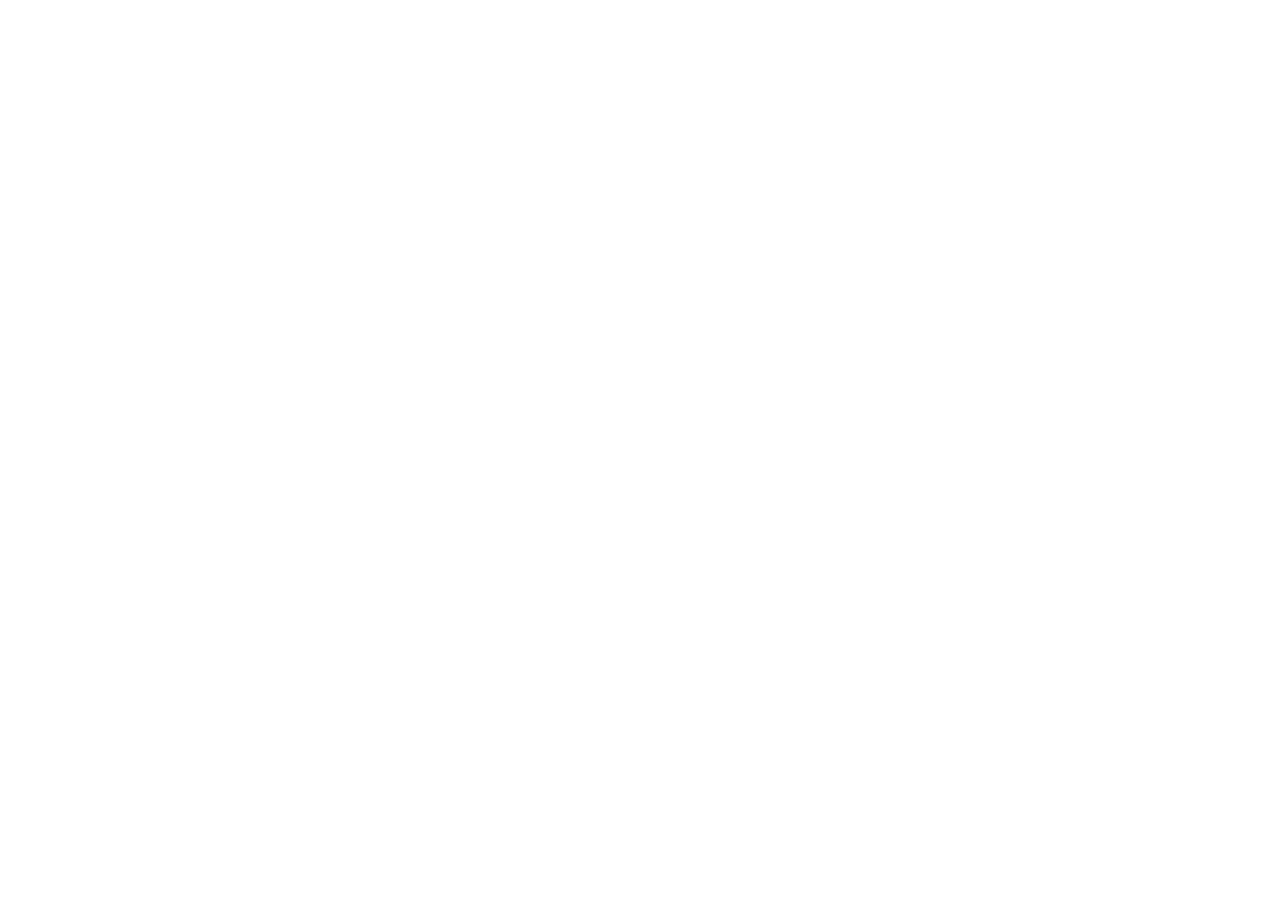
==== commit 7d313d15: "Publish the new STOU Ledger UI on GitHub Pages. The previous root was the old static exam page. Repl" ====
--- a/index.html
+++ b/index.html
@@ -1,729 +1 @@
-<!DOCTYPE html>
-<html lang="th" data-theme="aqua-dark">
-<head>
-  <meta charset="UTF-8">
-  <meta name="viewport" content="width=device-width, initial-scale=1.0, maximum-scale=1.0, user-scalable=no, viewport-fit=cover">
-  <title>STOU Exam Pass - Liquid &amp; Aero Glass Edition</title>
-  <meta name="description" content="แอปพลิเคชันตารางสอบและโครงสร้างหลักสูตร มสธ. สไตล์ Liquid &amp; Aero Glass พร้อมระบบนับถอยหลัง ปรับเวลาสอบยืดหยุ่น และส่งออกรายงาน Excel หลาย Sheet ใช้งานออฟไลน์ PWA 100%">
-
-  <!-- PWA Meta Tags -->
-  <link rel="manifest" href="./manifest.json">
-  <meta name="theme-color" content="#0284c7">
-  <meta name="mobile-web-app-capable" content="yes">
-  <meta name="apple-mobile-web-app-status-bar-style" content="black-translucent">
-  <meta name="apple-mobile-web-app-title" content="STOU Exam">
-  <link rel="apple-touch-icon" href="./icons/icon.svg">
-  <link rel="icon" type="image/svg+xml" href="./icons/icon.svg">
-
-  <!-- Liquid & Aero Stylesheet -->
-  <link rel="stylesheet" href="./css/style.css">
-</head>
-<body>
-
-  <!-- ═════════════════════════════════════════════════ -->
-  <!-- Aero Glass Header Bar                             -->
-  <!-- ═════════════════════════════════════════════════ -->
-  <header class="aqua-header aero-header-bar">
-    <div class="aqua-header-inner">
-      <div class="aqua-brand">
-        <div class="aero-brand-icon-wrap">
-          <img src="./icons/icon.svg" alt="STOU Icon" class="aqua-brand-icon">
-        </div>
-        <div>
-          <div class="aqua-brand-heading-row">
-            <h1 class="aqua-brand-title">STOU Exam Pass</h1>
-          </div>
-          <p class="aqua-brand-subtitle">ตารางสอบ • ความคืบหน้าการอ่าน • แผนหลักสูตร มสธ.</p>
-        </div>
-      </div>
-
-      <div class="aqua-header-controls">
-        <!-- PWA Install Button (Aero Gel Style) -->
-        <button type="button" class="aqua-btn-gel aqua-btn-install" id="btn-install-pwa" style="display:none;" title="ติดตั้งแอปบนมือถือ">
-          <svg width="15" height="15" viewBox="0 0 24 24" fill="none" stroke="currentColor" stroke-width="2.5"><path d="M21 15v4a2 2 0 0 1-2 2H5a2 2 0 0 1-2-2v-4"></path><polyline points="7 10 12 15 17 10"></polyline><line x1="12" y1="15" x2="12" y2="3"></line></svg>
-          <span>ติดตั้งแอป</span>
-        </button>
-
-        <!-- Settings & Data Hub Gear Button (แทนที่ปุ่ม theme เดิม) -->
-        <button type="button" class="aqua-icon-gel-btn btn-settings-gear" id="btn-open-settings-hub" title="การตั้งค่าและจัดการข้อมูล (Settings &amp; Hub)" aria-label="การตั้งค่าและจัดการข้อมูล">
-          <svg width="20" height="20" viewBox="0 0 24 24" fill="none" stroke="currentColor" stroke-width="2.2" stroke-linecap="round" stroke-linejoin="round">
-            <circle cx="12" cy="12" r="3"></circle>
-            <path d="M19.4 15a1.65 1.65 0 0 0 .33 1.82l.06.06a2 2 0 0 1 0 2.83 2 2 0 0 1-2.83 0l-.06-.06a1.65 1.65 0 0 0-1.82-.33 1.65 1.65 0 0 0-1 1.51V21a2 2 0 0 1-2 2 2 2 0 0 1-2-2v-.09A1.65 1.65 0 0 0 9 19.4a1.65 1.65 0 0 0-1.82.33l-.06.06a2 2 0 0 1-2.83 0 2 2 0 0 1 0-2.83l.06-.06a1.65 1.65 0 0 0 .33-1.82 1.65 1.65 0 0 0-1.51-1H3a2 2 0 0 1-2-2 2 2 0 0 1 2-2h.09A1.65 1.65 0 0 0 4.6 9a1.65 1.65 0 0 0-.33-1.82l-.06-.06a2 2 0 0 1 0-2.83 2 2 0 0 1 2.83 0l.06.06a1.65 1.65 0 0 0 1.82.33H9a1.65 1.65 0 0 0 1-1.51V3a2 2 0 0 1 2-2 2 2 0 0 1 2 2v.09a1.65 1.65 0 0 0 1 1.51 1.65 1.65 0 0 0 1.82-.33l.06-.06a2 2 0 0 1 2.83 0 2 2 0 0 1 0 2.83l-.06.06a1.65 1.65 0 0 0-.33 1.82V9a1.65 1.65 0 0 0 1.51 1H21a2 2 0 0 1 2 2 2 2 0 0 1-2 2h-.09a1.65 1.65 0 0 0-1.51 1z"></path>
-          </svg>
-        </button>
-      </div>
-    </div>
-  </header>
-
-  <!-- ═════════════════════════════════════════════════ -->
-  <!-- Main Application Body                             -->
-  <!-- ═════════════════════════════════════════════════ -->
-  <main class="aqua-main-container">
-
-    <!-- ═══════════════════════════════════════════════ -->
-    <!-- TAB 1: ตารางสอบ (Exam Schedule - Click to Reveal Details) -->
-    <!-- ═══════════════════════════════════════════════ -->
-    <section id="pane-home" class="tab-pane active">
-
-      <!-- Section Title Header -->
-      <div class="aqua-section-bar">
-        <div class="section-title-wrap">
-          <svg class="section-title-icon" viewBox="0 0 24 24" fill="none" stroke="currentColor" stroke-width="2.2"><rect x="3" y="4" width="18" height="18" rx="2" ry="2"></rect><line x1="16" y1="2" x2="16" y2="6"></line><line x1="8" y1="2" x2="8" y2="6"></line><line x1="3" y1="10" x2="21" y2="10"></line></svg>
-          <h2 class="aqua-section-title">วิชาที่กำหนดสอบ</h2>
-        </div>
-        <span class="aqua-count-gel-badge" id="exam-count-badge">0 วิชา</span>
-      </div>
-
-      <!-- Upcoming Exam Countdown Widget (Liquid Glass & Aero Ticker) -->
-      <div id="upcoming-exam-countdown" class="upcoming-countdown-widget">
-        <!-- Rendered dynamically by app.js with live seconds ticker -->
-      </div>
-
-      <!-- Quick Hint -->
-      <p class="aqua-tab-hint">
-        <svg width="14" height="14" viewBox="0 0 24 24" fill="none" stroke="currentColor" stroke-width="2"><circle cx="12" cy="12" r="10"></circle><line x1="12" y1="16" x2="12" y2="12"></line><line x1="12" y1="8" x2="12.01" y2="8"></line></svg>
-        แตะที่รายวิชาเพื่อดูรายละเอียด วันที่สอบ เวลา สนามสอบ และห้องสอบ
-      </p>
-
-      <!-- Exam Cards List Container (Click to expand details) -->
-      <div id="exam-list-container" class="aqua-exam-list">
-        <!-- Rendered dynamically by app.js -->
-      </div>
-    </section>
-
-    <!-- ═══════════════════════════════════════════════ -->
-    <!-- TAB 2: อ่านหนังสือ (Reading & Chapter Progress Tracker) -->
-    <!-- ═══════════════════════════════════════════════ -->
-    <section id="pane-reading" class="tab-pane">
-
-      <!-- Compact Aqua Reading Summary Box -->
-      <div class="aqua-summary-card reading-summary-card">
-        <div class="summary-card-header">
-          <div class="summary-title-group">
-            <span class="summary-badge-label">การเตรียมตัวสอบ มสธ.</span>
-            <h3 class="summary-degree-title">ความคืบหน้าการอ่านหนังสือ</h3>
-          </div>
-          <div class="summary-header-actions">
-            <div class="summary-total-pill reading-total-pill">
-              <span class="summary-total-num" id="reading-stat-percent">0%</span>
-              <span class="summary-total-text" id="reading-stat-fraction">(0/0 หน่วย)</span>
-            </div>
-          </div>
-        </div>
-
-        <!-- Aqua Glossy Progress Bar -->
-        <div class="aqua-progress-track">
-          <div class="aqua-progress-fill reading-progress-fill" id="reading-progress-fill"></div>
-        </div>
-
-        <!-- Compact Reading Stats Grid -->
-        <div class="reading-stats-grid">
-          <div class="reading-stat-item">
-            <span class="reading-stat-label">วิชาในรายการ</span>
-            <strong class="reading-stat-val" id="reading-stat-total-books">0 เล่ม</strong>
-          </div>
-          <div class="reading-stat-item">
-            <span class="reading-stat-label">อ่านจบแล้ว</span>
-            <strong class="reading-stat-val val-green" id="reading-stat-completed-units">0 หน่วย</strong>
-            <span class="reading-stat-subdetail" id="reading-stat-completed-subs"></span>
-          </div>
-          <div class="reading-stat-item">
-            <span class="reading-stat-label">ยังไม่ได้อ่าน</span>
-            <strong class="reading-stat-val val-amber" id="reading-stat-remaining-units">0 หน่วย</strong>
-            <span class="reading-stat-subdetail" id="reading-stat-remaining-subs"></span>
-          </div>
-        </div>
-      </div>
-
-      <!-- Quick Hint -->
-      <p class="aqua-tab-hint">
-        <svg width="14" height="14" viewBox="0 0 24 24" fill="none" stroke="currentColor" stroke-width="2"><circle cx="12" cy="12" r="10"></circle><line x1="12" y1="16" x2="12" y2="12"></line><line x1="12" y1="8" x2="12.01" y2="8"></line></svg>
-        แตะที่ชื่อวิชาเพื่อเปิดดูหน่วย (1-15) • แตะวงกลมเพื่อบันทึกสถานะ: ยังไม่อ่าน → กำลังอ่าน → อ่านจบแล้ว
-      </p>
-
-      <!-- Reading Books List Container -->
-      <div id="reading-container" class="aqua-reading-list">
-        <!-- Rendered dynamically by app.js -->
-      </div>
-    </section>
-
-    <!-- ═══════════════════════════════════════════════ -->
-    <!-- TAB 3: โครงสร้างหลักสูตร (Locked 126 Credits)   -->
-    <!-- ═══════════════════════════════════════════════ -->
-    <section id="pane-curriculum" class="tab-pane">
-
-      <!-- Compact Aqua Curriculum Summary Box (Properly Sized & Clean) -->
-      <div class="aqua-summary-card">
-        <div class="summary-card-header">
-          <div class="summary-title-group">
-            <span class="summary-badge-label">โครงสร้างหลักสูตร มสธ.</span>
-            <h3 class="summary-degree-title">ความก้าวหน้าการศึกษา</h3>
-          </div>
-          <div class="summary-total-pill curriculum-total-pill" id="curriculum-credits-badge">
-            <span class="summary-total-num" id="stat-total-passed-credits">0</span>
-            <span class="summary-total-text">/ 126 หน่วยกิต</span>
-          </div>
-        </div>
-
-        <!-- Aqua Glossy Progress Bar -->
-        <div class="aqua-progress-track">
-          <div class="aqua-progress-fill" id="curriculum-progress-fill"></div>
-        </div>
-
-        <!-- High-Clarity Colored Category Grid (Name on Top, Credits on Bottom) -->
-        <div class="aqua-cat-grid">
-          <div class="aqua-cat-item cat-item-gen" title="หมวดวิชาศึกษาทั่วไป (30 หน่วยกิต)">
-            <div class="cat-item-top">
-              <span class="cat-color-dot dot-gen"></span>
-              <span class="cat-item-name">หมวดศึกษาทั่วไป</span>
-            </div>
-            <div class="cat-item-bottom">
-              <strong class="cat-item-credits" id="cat-stat-gen">0 / 30 หน่วยกิต</strong>
-              <div class="cat-mini-bar"><div class="cat-mini-fill fill-gen" id="cat-bar-gen"></div></div>
-            </div>
-          </div>
-          <div class="aqua-cat-item cat-item-core" title="หมวดวิชาเฉพาะ กลุ่มวิชาบังคับ (78 หน่วยกิต)">
-            <div class="cat-item-top">
-              <span class="cat-color-dot dot-core"></span>
-              <span class="cat-item-name">วิชาเฉพาะ (บังคับ)</span>
-            </div>
-            <div class="cat-item-bottom">
-              <strong class="cat-item-credits" id="cat-stat-core">0 / 78 หน่วยกิต</strong>
-              <div class="cat-mini-bar"><div class="cat-mini-fill fill-core" id="cat-bar-core"></div></div>
-            </div>
-          </div>
-          <div class="aqua-cat-item cat-item-major-elec" title="หมวดวิชาเฉพาะ กลุ่มวิชาเลือก (12 หน่วยกิต)">
-            <div class="cat-item-top">
-              <span class="cat-color-dot dot-major-elec"></span>
-              <span class="cat-item-name">วิชาเฉพาะ (เลือก)</span>
-            </div>
-            <div class="cat-item-bottom">
-              <strong class="cat-item-credits" id="cat-stat-major-elec">0 / 12 หน่วยกิต</strong>
-              <div class="cat-mini-bar"><div class="cat-mini-fill fill-major-elec" id="cat-bar-major-elec"></div></div>
-            </div>
-          </div>
-          <div class="aqua-cat-item cat-item-free" title="หมวดวิชาเลือกเสรี (6 หน่วยกิต)">
-            <div class="cat-item-top">
-              <span class="cat-color-dot dot-free"></span>
-              <span class="cat-item-name">วิชาเลือกเสรี</span>
-            </div>
-            <div class="cat-item-bottom">
-              <strong class="cat-item-credits" id="cat-stat-free">0 / 6 หน่วยกิต</strong>
-              <div class="cat-mini-bar"><div class="cat-mini-fill fill-free" id="cat-bar-free"></div></div>
-            </div>
-          </div>
-        </div>
-      </div>
-
-      <!-- Search & Filters (Clean SVG Icons, No Emoji) -->
-  <!-- Title & Description updated for Liquid Glass Multi-Color Edition -->
-      <div class="aqua-controls-bar">
-        <div class="aqua-search-wrap">
-          <svg class="search-svg-icon" viewBox="0 0 24 24" fill="none" stroke="currentColor" stroke-width="2.2"><circle cx="11" cy="11" r="8"></circle><line x1="21" y1="21" x2="16.65" y2="16.65"></line></svg>
-          <input type="text" id="curriculum-search" class="aqua-search-input" placeholder="ค้นหารหัสวิชา หรือชื่อวิชา..." aria-label="ค้นหารหัสวิชาหรือชื่อวิชา">
-        </div>
-        <div class="aqua-filter-buttons" id="curriculum-filters">
-          <button type="button" class="aqua-filter-btn active" data-filter="all">ทั้งหมด</button>
-          <button type="button" class="aqua-filter-btn filter-pill-scheduled" data-filter="scheduled">
-            <svg width="13" height="13" viewBox="0 0 24 24" fill="none" stroke="currentColor" stroke-width="2.2"><rect x="3" y="4" width="18" height="18" rx="2" ry="2"></rect><line x1="16" y1="2" x2="16" y2="6"></line><line x1="8" y1="2" x2="8" y2="6"></line></svg>
-            จะสอบทั้งหมด (<span id="count-scheduled">0</span>)
-          </button>
-          <button type="button" class="aqua-filter-btn filter-pill-passed" data-filter="passed">
-            <svg width="13" height="13" viewBox="0 0 24 24" fill="none" stroke="currentColor" stroke-width="2.2"><path d="M22 11.08V12a10 10 0 1 1-5.93-9.14"></path><polyline points="22 4 12 14.01 9 11.01"></polyline></svg>
-            ผ่านแล้ว (<span id="count-passed">0</span>)
-          </button>
-          <button type="button" class="aqua-filter-btn filter-pill-regular" data-filter="will_take">
-            ภาคปกติ (<span id="count-will-take">0</span>)
-          </button>
-          <button type="button" class="aqua-filter-btn filter-pill-samrit" data-filter="will_take_samrit">
-            สัมฤทธิบัตร (<span id="count-samrit">0</span>)
-          </button>
-          <button type="button" class="aqua-filter-btn filter-pill-summer" data-filter="will_take_summer">
-            ภาคฤดูร้อน (<span id="count-summer">0</span>)
-          </button>
-          <button type="button" class="aqua-filter-btn filter-pill-retake" data-filter="will_take_retake">
-            สอบซ่อม (<span id="count-retake">0</span>)
-          </button>
-          <button type="button" class="aqua-filter-btn filter-pill-failed" data-filter="failed">
-            ไม่ผ่าน/รอซ่อม (<span id="count-failed">0</span>)
-          </button>
-          <button type="button" class="aqua-filter-btn filter-pill-transferred" data-filter="transferred">
-            เทียบโอน (<span id="count-transferred">0</span>)
-          </button>
-          <button type="button" class="aqua-filter-btn" data-filter="not_taken">
-            <svg width="13" height="13" viewBox="0 0 24 24" fill="none" stroke="currentColor" stroke-width="2.2"><circle cx="12" cy="12" r="10"></circle><polyline points="12 6 12 12 16 14"></polyline></svg>
-            ยังไม่ลง (<span id="count-not-taken">0</span>)
-          </button>
-        </div>
-      </div>
-
-      <!-- Curriculum Course Groups Container -->
-      <div id="curriculum-container" class="aqua-curriculum-groups">
-        <!-- Rendered dynamically by app.js with SVG icons -->
-      </div>
-    </section>
-
-  </main>
-
-  <!-- ═════════════════════════════════════════════════ -->
-  <!-- Apple Mac OS X Aqua Dock Navigation Bar (3 Halves/Thirds) -->
-  <!-- ═════════════════════════════════════════════════ -->
-  <nav class="aqua-bottom-dock" id="app-bottom-nav" aria-label="แถบเมนูหลัก">
-    <button type="button" class="aqua-dock-item dock-exam active" data-target="pane-home" id="tab-btn-home">
-      <!-- Modern exam icon: Calendar with clock badge -->
-      <svg class="dock-svg" viewBox="0 0 24 24" fill="none" stroke="currentColor" stroke-width="2.2" stroke-linecap="round" stroke-linejoin="round">
-        <rect x="3" y="4" width="18" height="18" rx="2" ry="2"></rect>
-        <line x1="16" y1="2" x2="16" y2="6"></line>
-        <line x1="8" y1="2" x2="8" y2="6"></line>
-        <line x1="3" y1="10" x2="21" y2="10"></line>
-        <circle cx="12" cy="15" r="2.5"></circle>
-      </svg>
-      <span>ตารางสอบ</span>
-    </button>
-    <button type="button" class="aqua-dock-item dock-reading" data-target="pane-reading" id="tab-btn-reading">
-      <!-- Modern reading icon: Open Book with page lines & bookmark -->
-      <svg class="dock-svg" viewBox="0 0 24 24" fill="none" stroke="currentColor" stroke-width="2.2" stroke-linecap="round" stroke-linejoin="round">
-        <path d="M2 3h6a4 4 0 0 1 4 4v14a3 3 0 0 0-3-3H2z"></path>
-        <path d="M22 3h-6a4 4 0 0 0-4 4v14a3 3 0 0 1 3-3h7z"></path>
-      </svg>
-      <span>อ่านหนังสือ</span>
-    </button>
-    <button type="button" class="aqua-dock-item dock-curriculum" data-target="pane-curriculum" id="tab-btn-curriculum">
-      <!-- Modern curriculum icon: Academic graduation cap -->
-      <svg class="dock-svg" viewBox="0 0 24 24" fill="none" stroke="currentColor" stroke-width="2.2" stroke-linecap="round" stroke-linejoin="round">
-        <path d="M22 10v6M2 10l10-5 10 5-10 5z"></path>
-        <path d="M6 12v5c3 3 9 3 12 0v-5"></path>
-      </svg>
-      <span>โครงสร้างหลักสูตร</span>
-    </button>
-  </nav>
-
-  <!-- ═════════════════════════════════════════════════ -->
-  <!-- MODAL: ตั้งค่าวันสอบและห้องสอบ (Liquid Glass Window Style) -->
-  <!-- ═════════════════════════════════════════════════ -->
-  <div class="aqua-modal-backdrop" id="exam-edit-modal" style="display:none;">
-    <div class="aqua-modal-window">
-      <!-- Aero Glass Window Titlebar -->
-      <div class="aqua-window-titlebar aero-modal-header">
-        <div class="aero-modal-title-wrap">
-          <svg width="18" height="18" viewBox="0 0 24 24" fill="none" stroke="currentColor" stroke-width="2.2"><rect x="3" y="4" width="18" height="18" rx="2" ry="2"></rect><line x1="16" y1="2" x2="16" y2="6"></line><line x1="8" y1="2" x2="8" y2="6"></line><line x1="3" y1="10" x2="21" y2="10"></line></svg>
-          <span class="aqua-window-title">กำหนดรายละเอียดการสอบ มสธ.</span>
-        </div>
-        <button type="button" class="aero-modal-close-btn" id="btn-close-exam-modal" aria-label="ปิดหน้าต่าง">
-          <svg width="18" height="18" viewBox="0 0 24 24" fill="none" stroke="currentColor" stroke-width="2.3"><line x1="18" y1="6" x2="6" y2="18"></line><line x1="6" y1="6" x2="18" y2="18"></line></svg>
-        </button>
-      </div>
-
-      <div class="aqua-modal-body">
-        <form id="form-exam-setup" onsubmit="event.preventDefault();">
-         <div class="aqua-modal-scroll">
-          <div class="aqua-course-banner">
-            <span class="banner-code-pill" id="modal-course-code">10151</span>
-            <span class="banner-course-title" id="modal-course-name">ไทยศึกษา</span>
-          </div>
-          <div class="aqua-form-grid">
-            <div class="aqua-field">
-              <label class="aqua-label">ประเภทการสอบ มสธ.</label>
-              <select class="aqua-select" id="inp-modal-type">
-                <option value="regular">สอบไล่ประจำภาคปกติ</option>
-                <option value="samrit">โครงการสัมฤทธิบัตร</option>
-                <option value="summer">ภาคพิเศษ / ภาคฤดูร้อน</option>
-                <option value="retake">การสอบซ่อม (Make-up)</option>
-              </select>
-            </div>
-
-            <div class="aqua-field">
-              <label class="aqua-label">รูปแบบการจัดสอบ</label>
-              <select class="aqua-select" id="inp-modal-format" onchange="App.onExamFormatChange(this.value)">
-                <option value="onsite">สอบ ณ สนามสอบ (On-site)</option>
-                <option value="online">สอบออนไลน์ (Online Exam)</option>
-              </select>
-            </div>
-
-            <div class="aqua-field">
-              <label class="aqua-label">วันที่สอบ</label>
-              <input type="date" class="aqua-input" id="inp-modal-date" required>
-            </div>
-
-            <div class="aqua-field">
-              <label class="aqua-label">คาบเวลาสอบ (เลือกช่วงเวลา)</label>
-              <select class="aqua-select" id="inp-modal-session-preset" onchange="App.onExamSessionPresetChange(this.value)">
-                <option value="morning">คาบเช้าปกติ (09:00 - 12:00 น.)</option>
-                <option value="afternoon">คาบบ่ายปกติ (13:30 - 16:30 น.)</option>
-                <option value="custom">กำหนดเวลาสอบเอง (ยืดหยุ่น)</option>
-              </select>
-            </div>
-
-            <!-- Flexible Time Input Controls -->
-            <div class="aqua-field">
-              <label class="aqua-label">เวลาเริ่มสอบ</label>
-              <input type="time" class="aqua-input" id="inp-modal-time-start" value="09:00" onchange="App.onCustomTimeChange()">
-            </div>
-
-            <div class="aqua-field">
-              <label class="aqua-label">เวลาสิ้นสุดการสอบ</label>
-              <input type="time" class="aqua-input" id="inp-modal-time-end" value="12:00" onchange="App.onCustomTimeChange()">
-            </div>
-
-            <div class="aqua-field full-col">
-              <div class="time-adjust-controls-wrap">
-                <span class="time-adjust-hint">ปรับเปลี่ยนเวลายืดหยุ่น:</span>
-                <div class="time-quick-btns">
-                  <button type="button" class="btn-time-step" onclick="App.adjustExamTime('start', -60)">-1 ชม. (เริ่ม)</button>
-                  <button type="button" class="btn-time-step" onclick="App.adjustExamTime('start', 60)">+1 ชม. (เริ่ม)</button>
-                  <button type="button" class="btn-time-step" onclick="App.adjustExamTime('end', -60)">-1 ชม. (จบ)</button>
-                  <button type="button" class="btn-time-step" onclick="App.adjustExamTime('end', 60)">+1 ชม. (จบ)</button>
-                  <button type="button" class="btn-time-step" onclick="App.adjustExamTime('end', 30)">+30 นาที (จบ)</button>
-                </div>
-              </div>
-              <div class="exam-duration-display" id="modal-duration-display">
-                <svg width="14" height="14" viewBox="0 0 24 24" fill="none" stroke="currentColor" stroke-width="2"><circle cx="12" cy="12" r="10"></circle><polyline points="12 6 12 12 16 14"></polyline></svg>
-                <span id="modal-duration-text">ระยะเวลาสอบ: 3 ชั่วโมง 0 นาที</span>
-              </div>
-            </div>
-
-            <div class="aqua-field full-col" id="field-modal-venue">
-              <label class="aqua-label">สนามสอบ / โรงเรียน</label>
-              <input type="text" class="aqua-input" id="inp-modal-venue" placeholder="เช่น โรงเรียนเบญจมราชูทิศ">
-            </div>
-
-            <div class="aqua-field" id="field-modal-room">
-              <label class="aqua-label">ห้องสอบ / อาคาร</label>
-              <input type="text" class="aqua-input" id="inp-modal-room" placeholder="เช่น อาคาร 3 ห้อง 324">
-            </div>
-
-            <div class="aqua-field" id="field-modal-seat">
-              <label class="aqua-label">เลขที่นั่งสอบ</label>
-              <input type="text" class="aqua-input" id="inp-modal-seat" placeholder="เช่น 042">
-            </div>
-
-            <div class="aqua-field full-col" id="field-modal-row">
-              <label class="aqua-label">แถวที่สอบ</label>
-              <input type="text" class="aqua-input" id="inp-modal-row" placeholder="เช่น 4">
-            </div>
-
-            <div class="aqua-field full-col" id="field-modal-online-hint" style="display:none;">
-              <div class="aqua-online-callout">
-                <svg width="18" height="18" viewBox="0 0 24 24" fill="none" stroke="currentColor" stroke-width="2.2"><circle cx="12" cy="12" r="10"></circle><line x1="12" y1="16" x2="12" y2="12"></line><line x1="12" y1="8" x2="12.01" y2="8"></line></svg>
-                <span>การสอบออนไลน์ของ มสธ. จะดำเนินการผ่านระบบออนไลน์ (Online Portal) ตามวันและเวลาที่กำหนด โดยไม่ต้องเดินทางไปยังสนามสอบ</span>
-              </div>
-            </div>
-          </div>
-         </div>
-
-          <div class="aqua-modal-actions">
-            <button type="button" class="aqua-btn-secondary" id="btn-cancel-modal">ยกเลิก</button>
-            <button type="submit" class="aqua-btn-primary-gel" id="btn-save-modal">
-              <svg width="15" height="15" viewBox="0 0 24 24" fill="none" stroke="currentColor" stroke-width="2.5"><path d="M19 21H5a2 2 0 0 1-2-2V5a2 2 0 0 1 2-2h11l5 5v11a2 2 0 0 1-2 2z"></path><polyline points="17 21 17 13 7 13 7 21"></polyline><polyline points="7 3 7 8 15 8"></polyline></svg>
-              <span>บันทึกข้อมูลการสอบ</span>
-            </button>
-          </div>
-        </form>
-      </div>
-    </div>
-  </div>
-
-  <!-- ═════════════════════════════════════════════════ -->
-  <!-- MODAL: เพิ่มวิชา / หนังสือที่จะอ่าน (Reading Add Modal) -->
-  <!-- ═════════════════════════════════════════════════ -->
-  <div class="aqua-modal-backdrop" id="reading-add-modal" style="display:none;">
-    <div class="aqua-modal-window">
-      <!-- Titlebar -->
-      <div class="aqua-window-titlebar aero-modal-header">
-        <div class="aero-modal-title-wrap">
-          <svg width="18" height="18" viewBox="0 0 24 24" fill="none" stroke="currentColor" stroke-width="2.2"><path d="M2 3h6a4 4 0 0 1 4 4v14a3 3 0 0 0-3-3H2z"></path><path d="M22 3h-6a4 4 0 0 0-4 4v14a3 3 0 0 1 3-3h7z"></path></svg>
-          <span class="aqua-window-title">เพิ่มวิชา / เล่มหนังสือที่จะอ่าน</span>
-        </div>
-        <button type="button" class="aero-modal-close-btn" id="btn-close-reading-add-modal" aria-label="ปิดหน้าต่าง">
-          <svg width="18" height="18" viewBox="0 0 24 24" fill="none" stroke="currentColor" stroke-width="2.3"><line x1="18" y1="6" x2="6" y2="18"></line><line x1="6" y1="6" x2="18" y2="18"></line></svg>
-        </button>
-      </div>
-
-      <div class="aqua-modal-body">
-        <form id="form-reading-add" onsubmit="event.preventDefault();">
-          <div class="aqua-modal-scroll">
-            <div class="aqua-form-grid">
-              <div class="aqua-field full-col">
-                <label class="aqua-label">เลือกจากวิชาในหลักสูตร หรือกรอกใหม่</label>
-                <select class="aqua-select" id="inp-book-preset-course" onchange="App.onPresetCourseChange(this.value)">
-                  <option value="">-- เลือกจากวิชาในหลักสูตร --</option>
-                  <!-- Populated dynamically by app.js -->
-                </select>
-              </div>
-
-              <div class="aqua-field">
-                <label class="aqua-label">รหัสชุดวิชา (5 หลัก)</label>
-                <input type="text" class="aqua-input" id="inp-book-course-code" placeholder="เช่น 10151" required maxlength="10">
-              </div>
-
-              <div class="aqua-field">
-                <label class="aqua-label">จำนวนหน่วย/บท (มสธ. นิยม 15)</label>
-                <input type="number" class="aqua-input" id="inp-book-total-units" value="15" min="1" max="30" required>
-              </div>
-
-              <div class="aqua-field full-col">
-                <label class="aqua-label">ชื่อชุดวิชา</label>
-                <input type="text" class="aqua-input" id="inp-book-course-name" placeholder="เช่น ไทยศึกษา" required>
-              </div>
-
-              <div class="aqua-field full-col">
-                <label class="aqua-label">ชื่อหนังสือ / เอกสารการสอน (ระบุหรือไม่ก็ได้)</label>
-                <input type="text" class="aqua-input" id="inp-book-title" placeholder="เช่น เอกสารการสอนชุดวิชาไทยศึกษา (หน่วยที่ 1-15)">
-              </div>
-            </div>
-          </div>
-
-          <div class="aqua-modal-actions">
-            <button type="button" class="aqua-btn-secondary" id="btn-cancel-reading-add">ยกเลิก</button>
-            <button type="submit" class="aqua-btn-primary-gel" id="btn-save-new-book">
-              <svg width="15" height="15" viewBox="0 0 24 24" fill="none" stroke="currentColor" stroke-width="2.5"><line x1="12" y1="5" x2="12" y2="19"></line><line x1="5" y1="12" x2="19" y2="12"></line></svg>
-              <span>เพิ่มหนังสืออ่าน</span>
-            </button>
-          </div>
-        </form>
-      </div>
-    </div>
-  </div>
-
-  <!-- ═════════════════════════════════════════════════ -->
-  <!-- MODAL: เพิ่มตอนย่อยในหน่วย (Sub-Unit Add Modal)     -->
-  <!-- ═════════════════════════════════════════════════ -->
-  <div class="aqua-modal-backdrop" id="subunit-add-modal" style="display:none;">
-    <div class="aqua-modal-window modal-window-sm">
-      <div class="aqua-window-titlebar aero-modal-header">
-        <div class="aero-modal-title-wrap">
-          <svg width="18" height="18" viewBox="0 0 24 24" fill="none" stroke="currentColor" stroke-width="2.2"><path d="M12 5v14M5 12h14"></path></svg>
-          <span class="aqua-window-title" id="modal-subunit-heading">เพิ่มตอนย่อย / หัวข้อย่อย</span>
-        </div>
-        <button type="button" class="aero-modal-close-btn" id="btn-close-subunit-modal" aria-label="ปิดหน้าต่าง">
-          <svg width="18" height="18" viewBox="0 0 24 24" fill="none" stroke="currentColor" stroke-width="2.3"><line x1="18" y1="6" x2="6" y2="18"></line><line x1="6" y1="6" x2="18" y2="18"></line></svg>
-        </button>
-      </div>
-
-      <div class="aqua-modal-body">
-        <form id="form-subunit-add" onsubmit="event.preventDefault();">
-          <div class="aqua-modal-scroll">
-            <div class="aqua-course-banner mb-14">
-              <span class="banner-code-pill" id="modal-subunit-course-code">10151</span>
-              <span class="banner-course-title" id="modal-subunit-unit-title">หน่วยที่ 1</span>
-            </div>
-
-            <div class="aqua-form-grid grid-cols-1">
-              <div class="aqua-field">
-                <label class="aqua-label">ลำดับตอนย่อย (เช่น 1.4 หรือ 1.5)</label>
-                <input type="text" class="aqua-input" id="inp-subunit-id" placeholder="เช่น 1.4" required>
-              </div>
-
-              <div class="aqua-field">
-                <label class="aqua-label">ชื่อตอนย่อย / หัวข้อเนื้อหา</label>
-                <input type="text" class="aqua-input" id="inp-subunit-title" placeholder="เช่น ตอนที่ 1.4: สรุปสาระสำคัญและแบบฝึกปฏิบัติ" required>
-              </div>
-            </div>
-          </div>
-
-          <div class="aqua-modal-actions">
-            <button type="button" class="aqua-btn-secondary" id="btn-cancel-subunit-modal">ยกเลิก</button>
-            <button type="submit" class="aqua-btn-primary-gel" id="btn-save-subunit-modal">
-              <svg width="15" height="15" viewBox="0 0 24 24" fill="none" stroke="currentColor" stroke-width="2.5"><line x1="12" y1="5" x2="12" y2="19"></line><line x1="5" y1="12" x2="19" y2="12"></line></svg>
-              <span>เพิ่มตอนย่อย</span>
-            </button>
-          </div>
-        </form>
-      </div>
-    </div>
-  </div>
-
-  <!-- ═════════════════════════════════════════════════ -->
-  <!-- MODAL: เพิ่มเรื่องในตอนย่อย (Topic Add Modal)       -->
-  <!-- ═════════════════════════════════════════════════ -->
-  <div class="aqua-modal-backdrop" id="topic-add-modal" style="display:none;">
-    <div class="aqua-modal-window modal-window-sm">
-      <div class="aqua-window-titlebar aero-modal-header">
-        <div class="aero-modal-title-wrap">
-          <svg width="18" height="18" viewBox="0 0 24 24" fill="none" stroke="currentColor" stroke-width="2.2"><path d="M12 5v14M5 12h14"></path></svg>
-          <span class="aqua-window-title" id="modal-topic-heading">เพิ่มเรื่องในตอนย่อย</span>
-        </div>
-        <button type="button" class="aero-modal-close-btn" id="btn-close-topic-modal" aria-label="ปิดหน้าต่าง">
-          <svg width="18" height="18" viewBox="0 0 24 24" fill="none" stroke="currentColor" stroke-width="2.3"><line x1="18" y1="6" x2="6" y2="18"></line><line x1="6" y1="6" x2="18" y2="18"></line></svg>
-        </button>
-      </div>
-
-      <div class="aqua-modal-body">
-        <form id="form-topic-add" onsubmit="event.preventDefault();">
-          <div class="aqua-modal-scroll">
-            <div class="aqua-course-banner mb-14">
-              <span class="banner-code-pill" id="modal-topic-course-code">10151</span>
-              <span class="banner-course-title" id="modal-topic-subunit-title">ตอนที่ 1.1</span>
-            </div>
-
-            <div class="aqua-form-grid grid-cols-1">
-              <div class="aqua-field">
-                <label class="aqua-label">ลำดับเรื่อง (เช่น 1.1.1 หรือ 1.1.2)</label>
-                <input type="text" class="aqua-input" id="inp-topic-id" placeholder="เช่น 1.1.1" required>
-              </div>
-
-              <div class="aqua-field">
-                <label class="aqua-label">ชื่อเรื่อง / ประเด็นเนื้อหา</label>
-                <input type="text" class="aqua-input" id="inp-topic-title" placeholder="เช่น เรื่องที่ 1.1.1: ความหมายและที่มา" required>
-              </div>
-            </div>
-          </div>
-
-          <div class="aqua-modal-actions">
-            <button type="button" class="aqua-btn-secondary" id="btn-cancel-topic-modal">ยกเลิก</button>
-            <button type="submit" class="aqua-btn-primary-gel" id="btn-save-topic-modal">
-              <svg width="15" height="15" viewBox="0 0 24 24" fill="none" stroke="currentColor" stroke-width="2.5"><line x1="12" y1="5" x2="12" y2="19"></line><line x1="5" y1="12" x2="19" y2="12"></line></svg>
-              <span>เพิ่มเรื่อง</span>
-            </button>
-          </div>
-        </form>
-      </div>
-    </div>
-  </div>
-
-  <!-- ═════════════════════════════════════════════════ -->
-  <!-- MODAL: การตั้งค่าและจัดการข้อมูล (Settings & Data Hub) -->
-  <!-- ═════════════════════════════════════════════════ -->
-  <div class="aqua-modal-backdrop" id="sync-backup-modal" style="display:none;">
-    <div class="aqua-modal-window modal-window-md">
-      <div class="aqua-window-titlebar aero-modal-header">
-        <div class="aero-modal-title-wrap">
-          <svg width="19" height="19" viewBox="0 0 24 24" fill="none" stroke="currentColor" stroke-width="2.2" stroke-linecap="round" stroke-linejoin="round">
-            <circle cx="12" cy="12" r="3"></circle>
-            <path d="M19.4 15a1.65 1.65 0 0 0 .33 1.82l.06.06a2 2 0 0 1 0 2.83 2 2 0 0 1-2.83 0l-.06-.06a1.65 1.65 0 0 0-1.82-.33 1.65 1.65 0 0 0-1 1.51V21a2 2 0 0 1-2 2 2 2 0 0 1-2-2v-.09A1.65 1.65 0 0 0 9 19.4a1.65 1.65 0 0 0-1.82.33l-.06.06a2 2 0 0 1-2.83 0 2 2 0 0 1 0-2.83l.06-.06a1.65 1.65 0 0 0 .33-1.82 1.65 1.65 0 0 0-1.51-1H3a2 2 0 0 1-2-2 2 2 0 0 1 2-2h.09A1.65 1.65 0 0 0 4.6 9a1.65 1.65 0 0 0-.33-1.82l-.06-.06a2 2 0 0 1 0-2.83 2 2 0 0 1 2.83 0l.06.06a1.65 1.65 0 0 0 1.82.33H9a1.65 1.65 0 0 0 1-1.51V3a2 2 0 0 1 2-2 2 2 0 0 1 2 2v.09a1.65 1.65 0 0 0 1 1.51 1.65 1.65 0 0 0 1.82-.33l.06-.06a2 2 0 0 1 2.83 0 2 2 0 0 1 0 2.83l-.06.06a1.65 1.65 0 0 0-.33 1.82V9a1.65 1.65 0 0 0 1.51 1H21a2 2 0 0 1 2 2 2 2 0 0 1-2 2h-.09a1.65 1.65 0 0 0-1.51 1z"></path>
-          </svg>
-          <span class="aqua-window-title">การตั้งค่าและจัดการข้อมูล</span>
-        </div>
-        <button type="button" class="aero-modal-close-btn" id="btn-close-sync-modal" aria-label="ปิดหน้าต่าง">
-          <svg width="18" height="18" viewBox="0 0 24 24" fill="none" stroke="currentColor" stroke-width="2.3"><line x1="18" y1="6" x2="6" y2="18"></line><line x1="6" y1="6" x2="18" y2="18"></line></svg>
-        </button>
-      </div>
-
-      <div class="aqua-modal-body">
-        <div class="aqua-modal-scroll">
-          <!-- Section 1: ธีมการแสดงผล (Theme & Mode Toggle) -->
-          <div class="sync-section-block">
-            <div class="settings-theme-row">
-              <div class="settings-theme-info">
-                <h4 class="sync-section-title mb-2">
-                  <span id="theme-status-icon">
-                    <svg width="16" height="16" viewBox="0 0 24 24" fill="none" stroke="currentColor" stroke-width="2.2"><path d="M21 12.79A9 9 0 1 1 11.21 3 7 7 0 0 0 21 12.79z"></path></svg>
-                  </span>
-                  <span>ธีมการแสดงผล</span>
-                </h4>
-                <p class="sync-section-desc m-0" id="current-theme-desc">โหมดมืด (Dark Aero Glass)</p>
-              </div>
-              <button type="button" class="aqua-btn-gel btn-theme-toggle" id="btn-toggle-theme">
-                <span id="theme-icon-container">
-                  <svg width="16" height="16" viewBox="0 0 24 24" fill="none" stroke="currentColor" stroke-width="2.2"><circle cx="12" cy="12" r="5"></circle><line x1="12" y1="1" x2="12" y2="3"></line><line x1="12" y1="21" x2="12" y2="23"></line><line x1="4.22" y1="4.22" x2="5.64" y2="5.64"></line><line x1="18.36" y1="18.36" x2="19.78" y2="19.78"></line><line x1="1" y1="12" x2="3" y2="12"></line><line x1="21" y1="12" x2="23" y2="12"></line><line x1="4.22" y1="19.78" x2="5.64" y2="18.36"></line><line x1="18.36" y1="5.64" x2="19.78" y2="4.22"></line></svg>
-                </span>
-                <span id="theme-text-label">สลับเป็นโหมดสว่าง</span>
-              </button>
-            </div>
-          </div>
-
-          <!-- Sync / Storage Status Card -->
-          <div class="sync-status-card">
-            <div class="sync-status-icon-wrap">
-              <svg width="20" height="20" viewBox="0 0 24 24" fill="none" stroke="currentColor" stroke-width="2.2"><path d="M12 22s8-4 8-10V5l-8-3-8 3v7c0 6 8 10 8 10z"></path></svg>
-            </div>
-            <div class="sync-status-info">
-              <div class="sync-status-heading">บันทึกอัตโนมัติบนอุปกรณ์นี้แล้ว</div>
-              <div class="sync-status-sub" id="sync-status-summary">ข้อมูลปลอดภัย พร้อมใช้งานออฟไลน์ 100%</div>
-            </div>
-          </div>
-
-          <!-- Section 2: ส่งออกข้อมูลและรายงาน (Export) -->
-          <div class="sync-section-block">
-            <h4 class="sync-section-title">
-              <svg width="16" height="16" viewBox="0 0 24 24" fill="none" stroke="currentColor" stroke-width="2.2"><path d="M21 15v4a2 2 0 0 1-2 2H5a2 2 0 0 1-2-2v-4"></path><polyline points="7 10 12 15 17 10"></polyline><line x1="12" y1="15" x2="12" y2="3"></line></svg>
-              <span>ส่งออกรายงานและสำรองข้อมูล (Export)</span>
-            </h4>
-            <p class="sync-section-desc">บันทึกข้อมูลออกเป็นรายงาน Excel หรือไฟล์สำรอง .json เพื่อดูข้อมูลเชิงลึกหรือย้ายเครื่อง</p>
-            <div class="flex-col-gap-8">
-              <button type="button" class="aqua-btn-gel btn-sync-excel-custom" id="btn-sync-export-excel">
-                <svg width="16" height="16" viewBox="0 0 24 24" fill="none" stroke="currentColor" stroke-width="2.3"><path d="M14 2H6a2 2 0 0 0-2 2v16a2 2 0 0 0 2 2h12a2 2 0 0 0 2-2V8z"></path><polyline points="14 2 14 8 20 8"></polyline><path d="M9 13l5 6"></path><path d="M14 13l-5 6"></path></svg>
-                <span>ส่งออกรายงาน Excel (5 แผ่นงานครบทุกมิติ)</span>
-              </button>
-              <button type="button" class="aqua-btn-gel btn-full-center" id="btn-sync-export-json">
-                <svg width="15" height="15" viewBox="0 0 24 24" fill="none" stroke="currentColor" stroke-width="2.3"><path d="M21 15v4a2 2 0 0 1-2 2H5a2 2 0 0 1-2-2v-4"></path><polyline points="7 10 12 15 17 10"></polyline><line x1="12" y1="15" x2="12" y2="3"></line></svg>
-                <span>ดาวน์โหลดไฟล์สำรอง .json</span>
-              </button>
-            </div>
-          </div>
-
-          <!-- Section 3: อัปโหลดและนำเข้าข้อมูล (Import) -->
-          <div class="sync-section-block">
-            <h4 class="sync-section-title">
-              <svg width="16" height="16" viewBox="0 0 24 24" fill="none" stroke="currentColor" stroke-width="2.2"><path d="M21 15v4a2 2 0 0 1-2 2H5a2 2 0 0 1-2-2v-4"></path><polyline points="17 8 12 3 7 8"></polyline><line x1="12" y1="3" x2="12" y2="15"></line></svg>
-              <span>นำเข้าและซิงค์ข้อมูล (Import .json)</span>
-            </h4>
-            <p class="sync-section-desc">เลือกไฟล์ .json ที่มีอยู่ เพื่อดึงข้อมูลเดิมกลับมา หรือซิงค์ข้อมูลมาจากอุปกรณ์อื่น</p>
-
-            <div class="sync-mode-selector">
-              <label class="sync-mode-radio">
-                <input type="radio" name="sync-import-mode" value="merge" id="sync-mode-merge" checked>
-                <span class="sync-mode-box">
-                  <span class="sync-mode-box-title">รวมข้อมูลเดิม (Merge)</span>
-                  <span class="sync-mode-box-sub">อัปเดตวิชาที่มีอยู่และเพิ่มวิชาใหม่ โดยไม่ลบวิชาเดิม</span>
-                </span>
-              </label>
-
-              <label class="sync-mode-radio">
-                <input type="radio" name="sync-import-mode" value="replace" id="sync-mode-replace">
-                <span class="sync-mode-box sync-mode-box-accent">
-                  <span class="sync-mode-box-title">แทนที่หลักสูตรสาขาใหม่ (Switch Major)</span>
-                  <span class="sync-mode-box-sub">ล้างวิชาสาขาเดิมทั้งหมด แล้วใส่รายวิชาสาขาใหม่ตามไฟล์นี้ทันที</span>
-                </span>
-              </label>
-            </div>
-
-            <div class="mt-10">
-              <input type="file" id="inp-sync-import-file" accept=".json,application/json" style="display:none;">
-              <button type="button" class="aqua-btn-primary-gel btn-full-center" id="btn-sync-trigger-import">
-                <svg width="15" height="15" viewBox="0 0 24 24" fill="none" stroke="currentColor" stroke-width="2.3"><path d="M21 15v4a2 2 0 0 1-2 2H5a2 2 0 0 1-2-2v-4"></path><polyline points="17 8 12 3 7 8"></polyline><line x1="12" y1="3" x2="12" y2="15"></line></svg>
-                <span>เลือกไฟล์ .json เพื่ออัปโหลด</span>
-              </button>
-            </div>
-          </div>
-
-          <!-- Section 4: การจัดการและรีเซ็ตข้อมูล (Data Reset) -->
-          <div class="sync-section-block sync-danger-block">
-            <h4 class="sync-section-title text-danger">
-              <svg width="16" height="16" viewBox="0 0 24 24" fill="none" stroke="currentColor" stroke-width="2.2"><path d="M3 6h18M19 6v14a2 2 0 0 1-2 2H7a2 2 0 0 1-2-2V6m3 0V4a2 2 0 0 1 2-2h4a2 2 0 0 1 2 2v2"></path></svg>
-              <span>การจัดการและรีเซ็ตข้อมูล (Data Reset)</span>
-            </h4>
-            <div class="flex-col-gap-8">
-              <div>
-                <p class="sync-section-desc mb-6">ต้องการเริ่มอ่านหนังสือใหม่ทั้งหมดหรือไม่? ล้างสถานะการอ่านทุกหน่วยให้เป็นยังไม่อ่าน</p>
-                <button type="button" class="aqua-btn-danger-outline btn-full-center" id="btn-sync-reset-reading">
-                  <svg width="14" height="14" viewBox="0 0 24 24" fill="none" stroke="currentColor" stroke-width="2.2"><path d="M3 12a9 9 0 1 0 9-9 9.75 9.75 0 0 0-6.74 2.74L3 8"></path><polyline points="3 3 3 8 8 8"></polyline></svg>
-                  <span>รีเซ็ตความคืบหน้าการอ่านทั้งหมด</span>
-                </button>
-              </div>
-              <div class="sync-danger-divider">
-                <p class="sync-section-desc mb-6">ต้องการเปลี่ยนสาขาวิชาหรือไม่? สามารถกดล้างรายวิชาในหลักสูตรเดิมทั้งหมดให้เป็น 0 เพื่อเตรียมเพิ่มหรือนำเข้ารายวิชาของสาขาใหม่</p>
-                <button type="button" class="aqua-btn-danger-outline btn-full-center" id="btn-sync-reset-curriculum">
-                  <svg width="14" height="14" viewBox="0 0 24 24" fill="none" stroke="currentColor" stroke-width="2.2"><polyline points="3 6 5 6 21 6"></polyline><path d="M19 6v14a2 2 0 0 1-2 2H7a2 2 0 0 1-2-2V6m3 0V4a2 2 0 0 1 2-2h4a2 2 0 0 1 2 2v2"></path></svg>
-                  <span>ล้างรายวิชาในหลักสูตรทั้งหมด</span>
-                </button>
-              </div>
-            </div>
-          </div>
-
-        </div>
-
-        <div class="aqua-modal-actions mt-10">
-          <button type="button" class="aqua-btn-secondary btn-full-center" id="btn-cancel-sync-modal">ปิดหน้าต่าง</button>
-        </div>
-      </div>
-    </div>
-  </div>
-
-  <!-- Floating Toast Notification System -->
-  <div class="toast-container" id="toast-container" aria-live="polite"></div>
-
-  <!-- Scripts -->
-  <script src="./js/app.js"></script>
-</body>
-</html>
+<!DOCTYPE html><html lang="th" data-theme="day"><head><meta charSet="utf-8"/><meta name="viewport" content="width=device-width, initial-scale=1, viewport-fit=cover"/><link rel="stylesheet" href="/Stou_leader_1.0/assets/styles-BReMiDZM.css" data-precedence="default"/><link rel="stylesheet" href="https://fonts.googleapis.com/css2?family=Fraunces:opsz,wght@9..144,560;9..144,680&amp;family=IBM+Plex+Sans+Thai:wght@400;500;600;700&amp;display=swap" data-precedence="default"/><title>STOU Ledger</title><meta name="description" content="สมุดสอบ มสธ. ตารางสอบ นับถอยหลัง แผนอ่านหนังสือ และโครงสร้างหลักสูตร 126 หน่วยกิต ใช้งานออฟไลน์ได้"/><meta name="theme-color" content="#f3ecdf"/><meta name="mobile-web-app-capable" content="yes"/><meta name="apple-mobile-web-app-title" content="STOU Ledger"/><link rel="modulepreload" href="/Stou_leader_1.0/assets/index-b2c7FFov.js"/><link rel="modulepreload" href="/Stou_leader_1.0/assets/routes-CevsuJWF.js"/><link rel="icon" type="image/svg+xml" href="/Stou_leader_1.0/favicon.svg"/><link rel="manifest" href="/Stou_leader_1.0/manifest.webmanifest"/><link rel="apple-touch-icon" href="/Stou_leader_1.0/icon-192.png"/><link rel="preconnect" href="https://fonts.googleapis.com"/><link rel="preconnect" href="https://fonts.gstatic.com" crossorigin="anonymous"/><script>try{var t=localStorage.getItem("stou-ledger-theme");if(t==="night")document.documentElement.setAttribute("data-theme","night")}catch(e){}</script></head><body><!--$--><!--$--><!--/$--><!--/$--><script data-tsr-stream-part="">(self.$R=self.$R||{})["tsr"]=[];self.$_TSR={h(){this.hydrated=!0,this.c()},e(){this.streamEnded=!0,this.c()},c(){this.hydrated&&this.streamEnded&&(delete self.$_TSR,delete self.$R.tsr)},p(e){this.initialized?e():this.buffer.push(e)},buffer:[]};$_TSR.router=($R=>$R[0]={manifest:$R[1]={routes:$R[2]={__root__:$R[3]={preloads:$R[4]=["/Stou_leader_1.0/assets/index-b2c7FFov.js"],scripts:$R[5]=[$R[6]={attrs:$R[7]={type:"module",async:!0,src:"/Stou_leader_1.0/assets/index-b2c7FFov.js"}}]}}},matches:$R[8]=[$R[9]={i:"__root__ ",u:1791570562490,s:"success",ssr:!0}]})($R["tsr"]);$_TSR.e();{let s=document.currentScript,p;while((p=s.previousElementSibling)&&p.hasAttribute('data-tsr-stream-part'))p.remove();s.remove()}</script><script type="module" async="" src="/Stou_leader_1.0/assets/index-b2c7FFov.js"></script><script>document.currentScript.remove();/*$tsr-stream-boundary*/</script></body></html>
